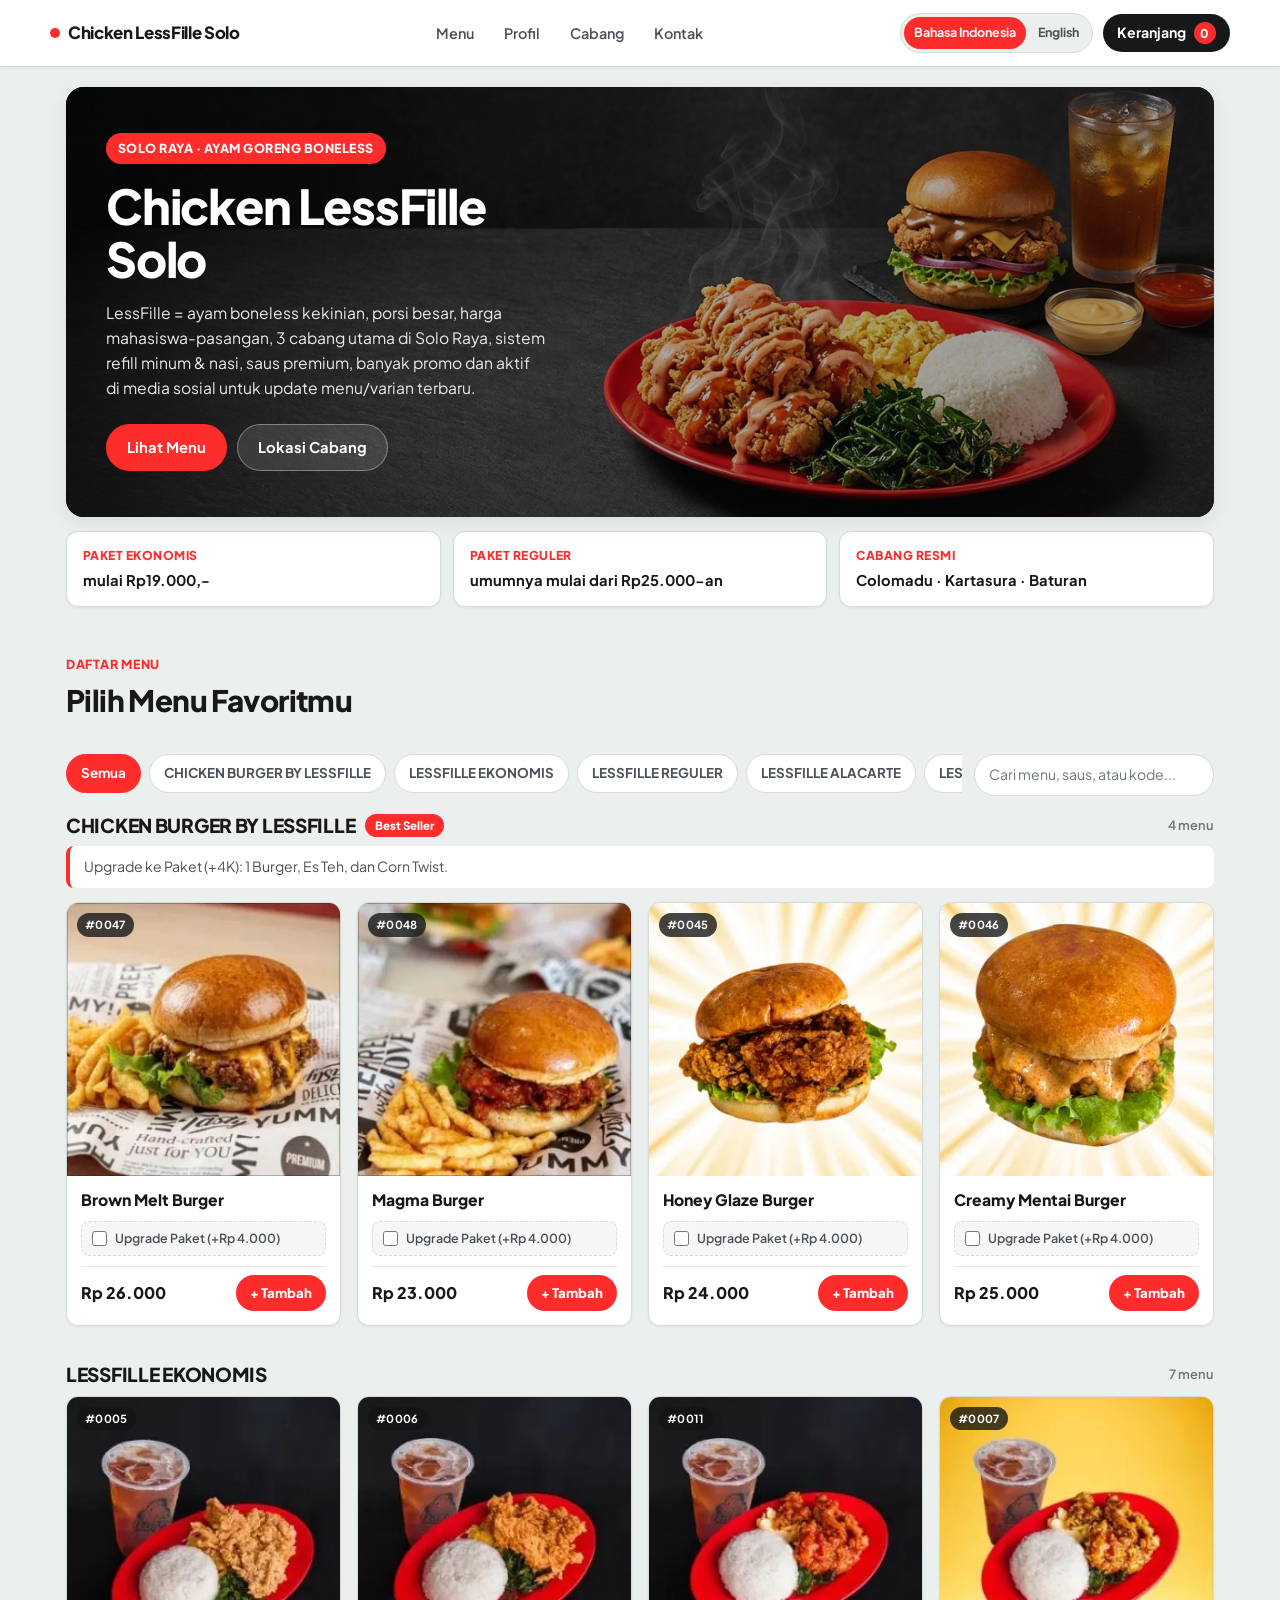
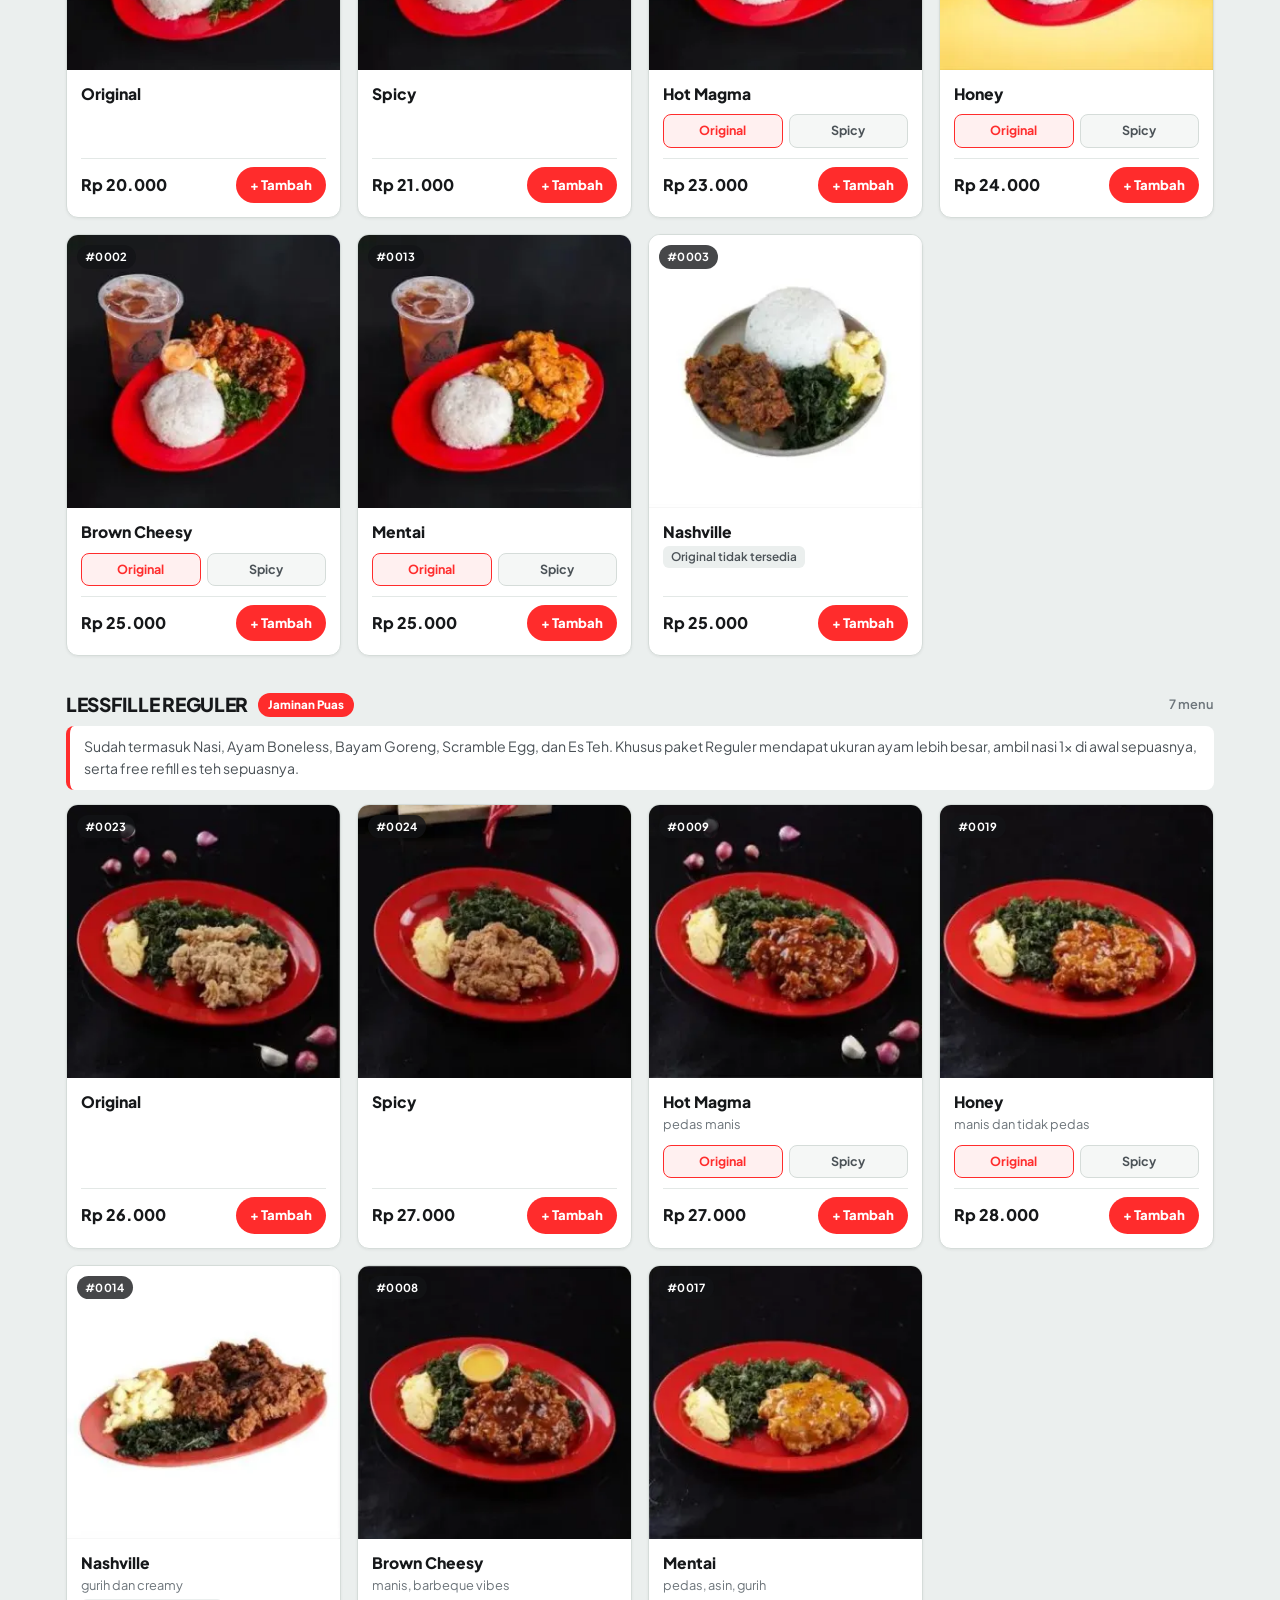
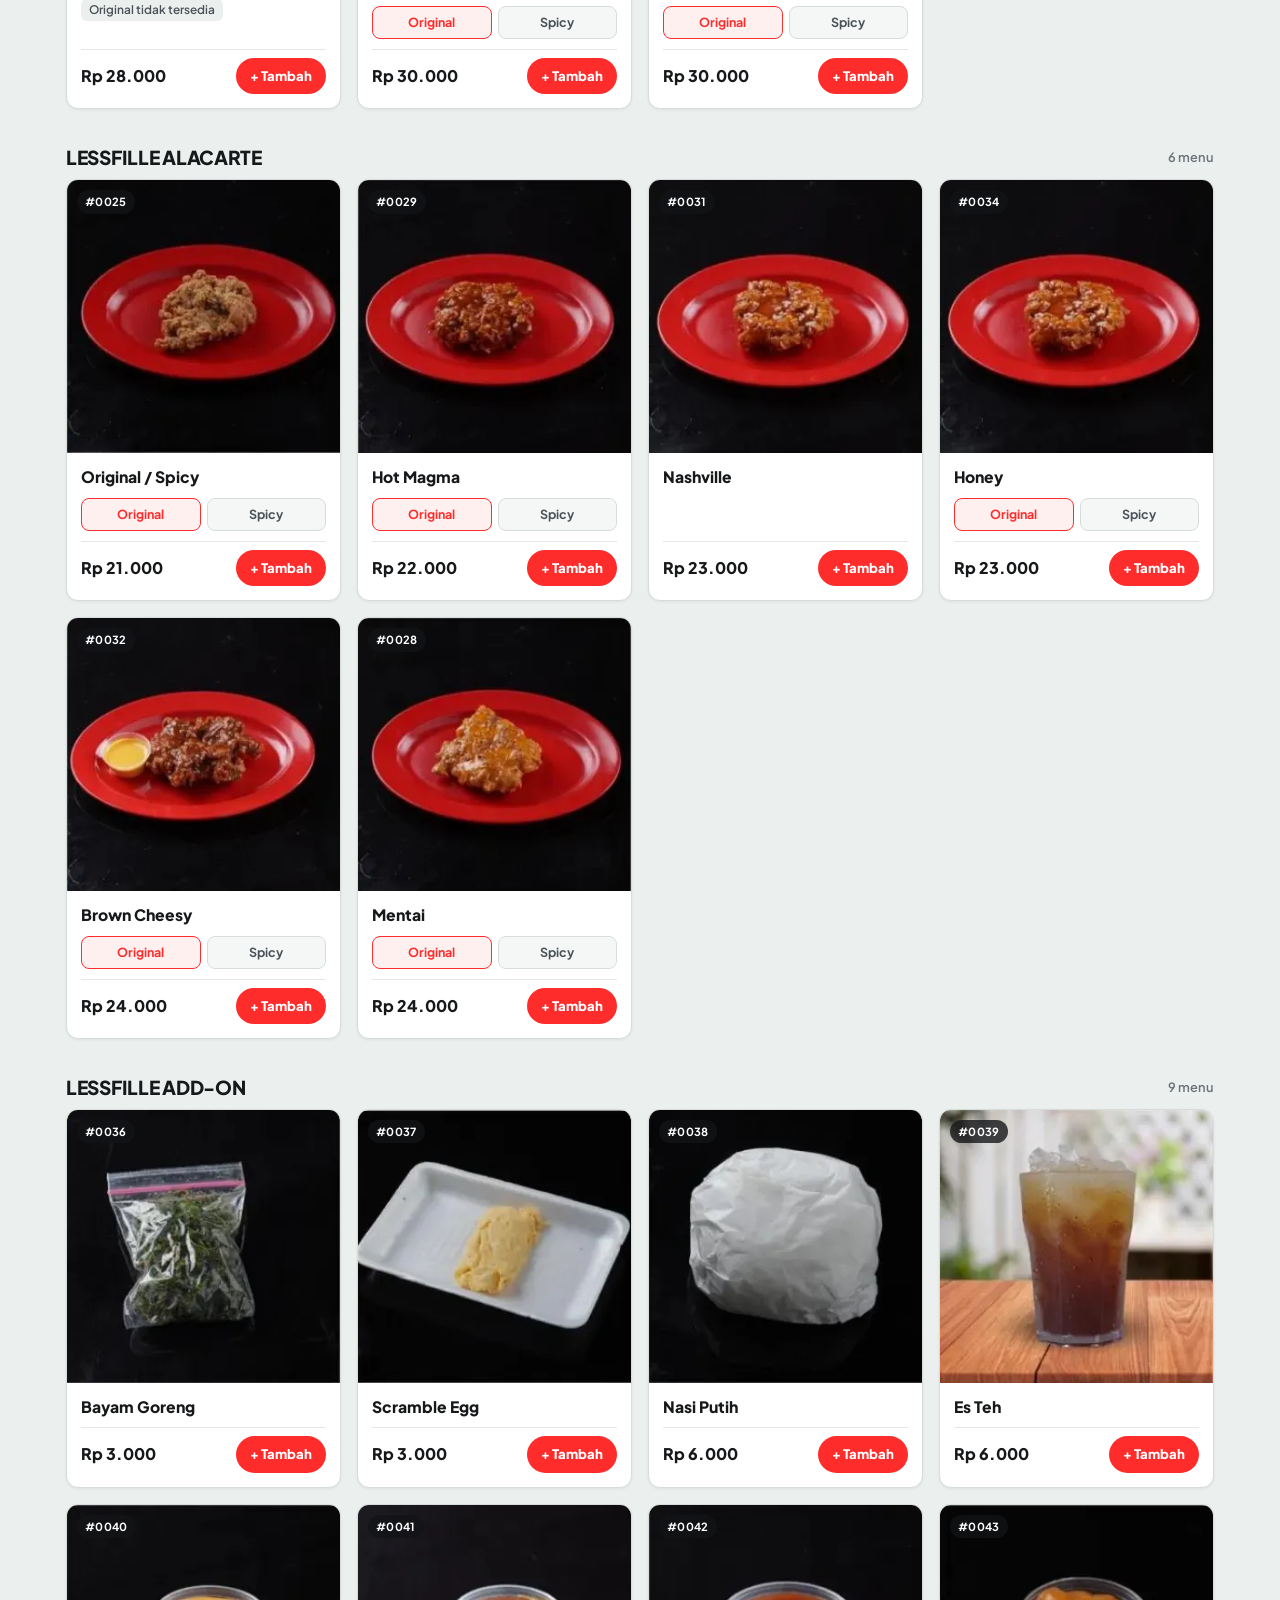
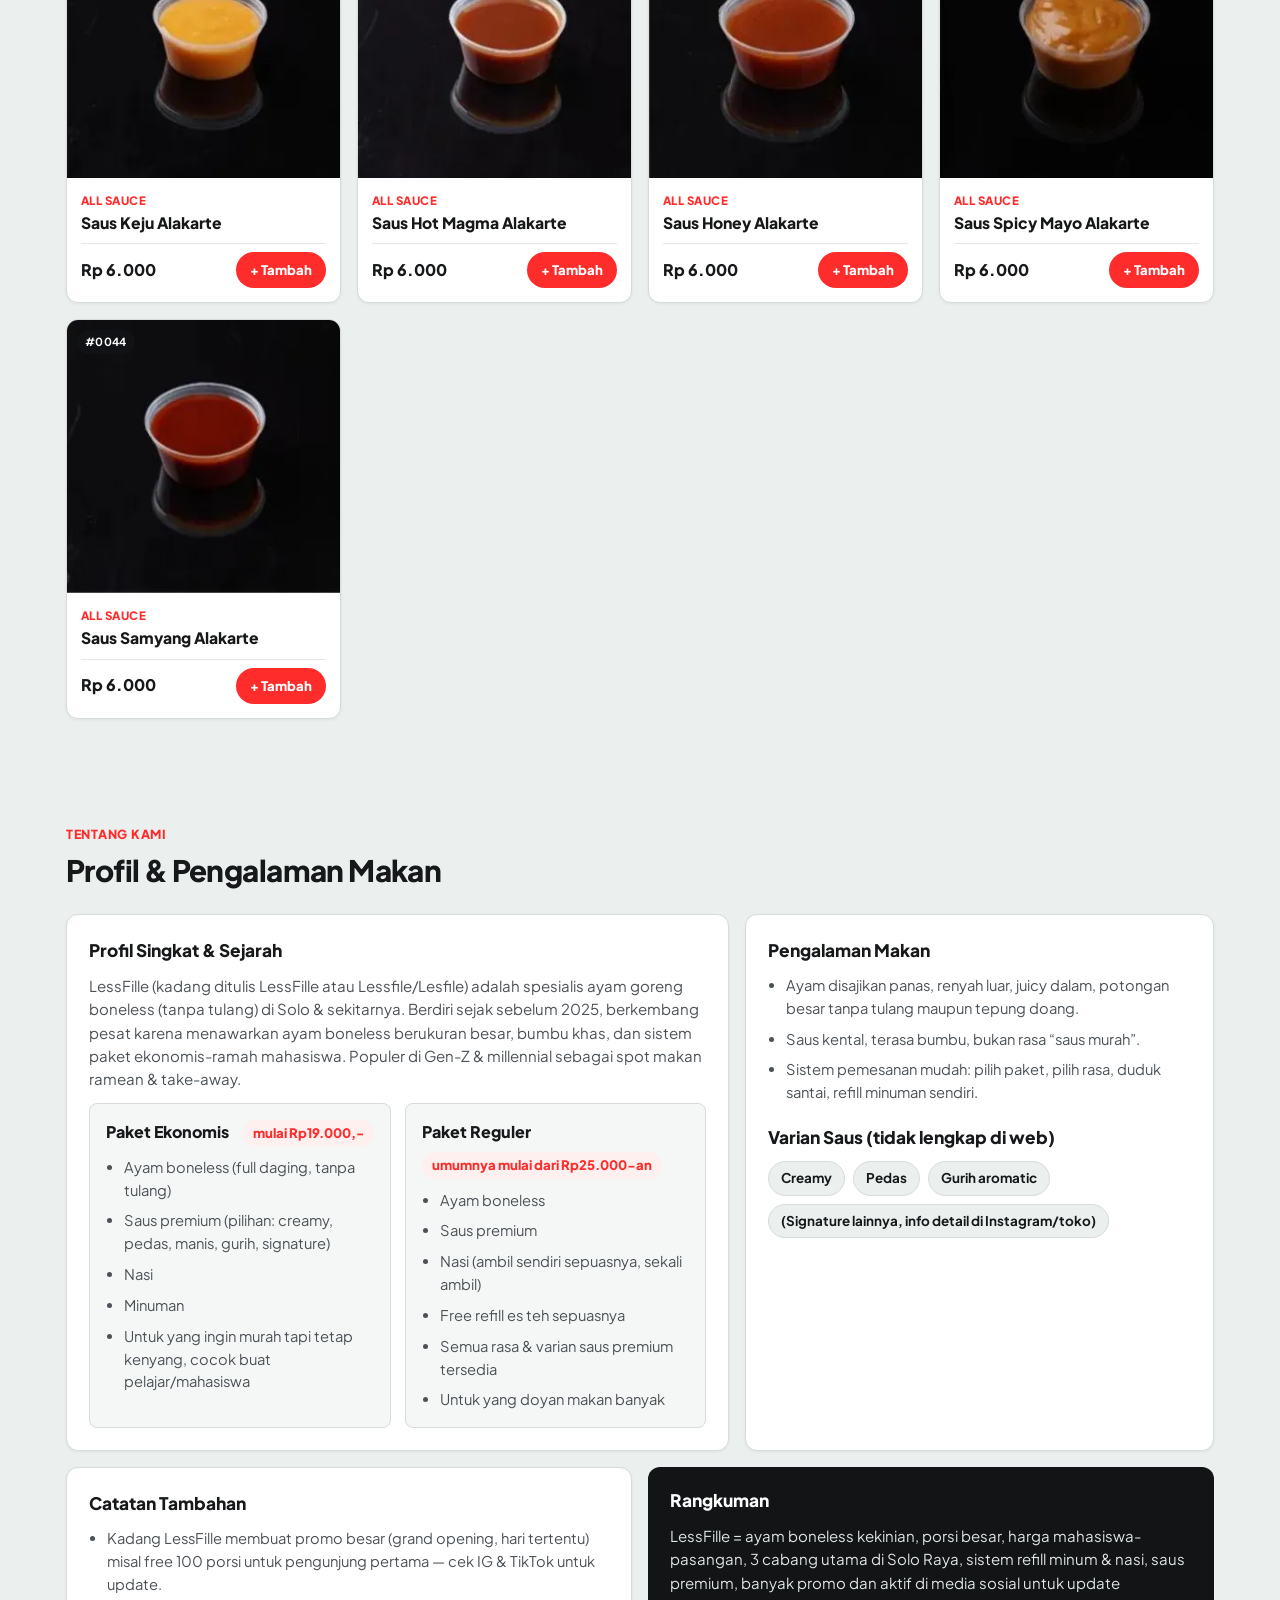
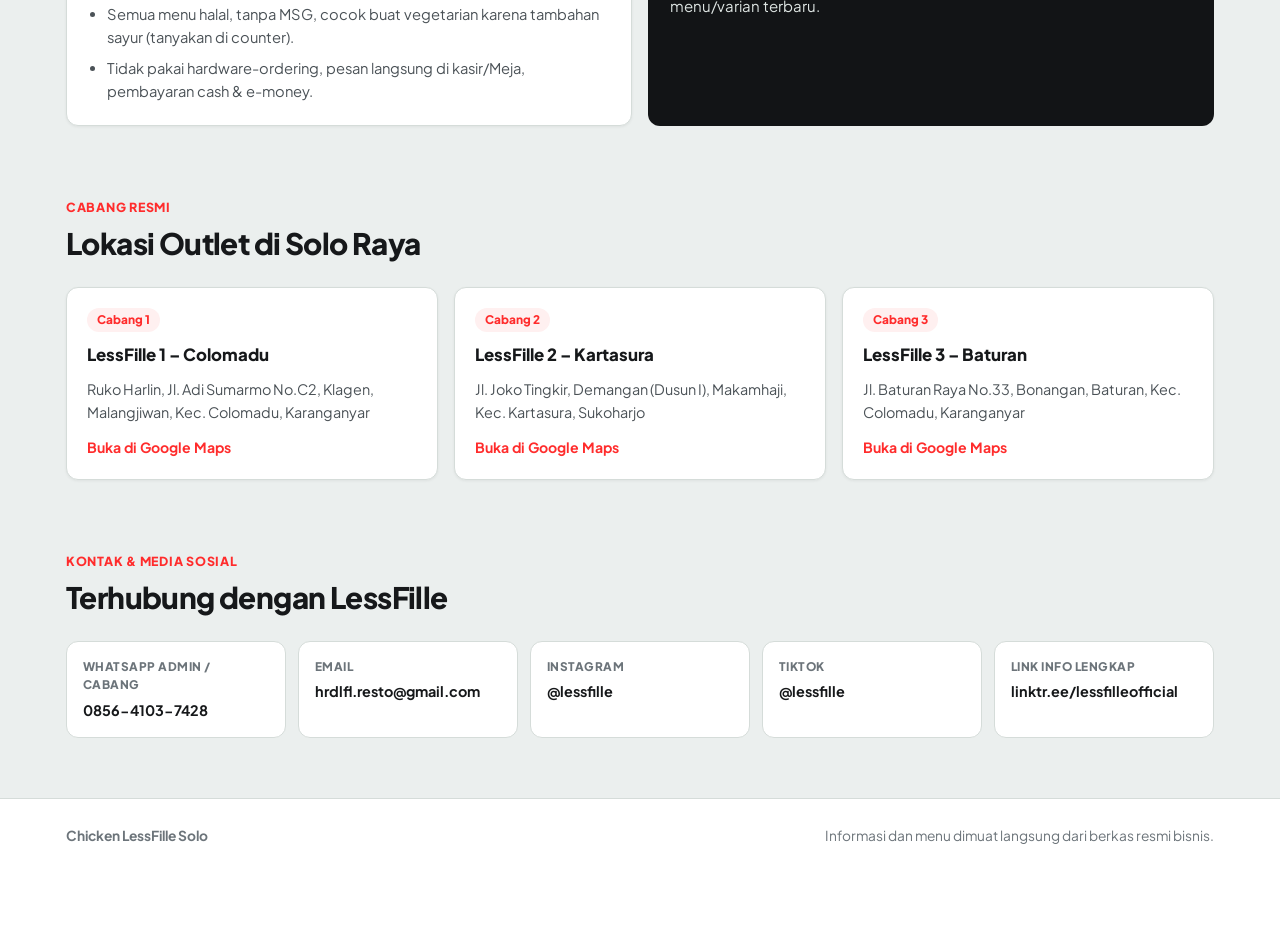
==== index.html @ e86e1722 "feat: complete website for Chicken LessFille Solo with cart, i18n, and assets" ====
<!DOCTYPE html>
<html lang="id">
  <head>
    <meta charset="UTF-8" />
    <meta name="viewport" content="width=device-width, initial-scale=1.0" />
    <title>Chicken LessFille Solo</title>
    <link rel="preconnect" href="https://fonts.googleapis.com" />
    <link rel="preconnect" href="https://fonts.gstatic.com" crossorigin />
    <link
      href="https://fonts.googleapis.com/css2?family=Plus+Jakarta+Sans:wght@500;600;700;800&display=swap"
      rel="stylesheet"
    />
    <link rel="stylesheet" href="./css/style.css" />
  </head>
  <body>
    <header class="site-header">
      <div class="container header-inner">
        <a href="./" class="brand-link" aria-label="Home">
          <span class="brand-dot" aria-hidden="true"></span>
          <span id="brand-name-header"></span>
        </a>

        <nav class="header-nav" aria-label="Main navigation">
          <a href="#menu" class="nav-link" data-i18n="nav.menu">Menu</a>
          <a href="#about" class="nav-link" data-i18n="nav.about">Profil</a>
          <a href="#branches" class="nav-link" data-i18n="nav.branches">Cabang</a>
          <a href="#contact" class="nav-link" data-i18n="nav.contact">Kontak</a>
        </nav>

        <div class="header-actions">
          <div id="lang-toggle" class="lang-switch"></div>
          <a href="./cart/" class="cart-nav-btn">
            <span data-i18n="nav.cart">Keranjang</span>
            <span id="header-cart-badge" class="cart-badge">0</span>
          </a>
        </div>
      </div>
    </header>

    <main>
      <section class="hero-section" aria-labelledby="hero-title">
        <div class="container">
          <div class="hero-banner">
            <div class="hero-media">
              <img
                src="./assets/hero-banner.jpg"
                class="hero-img"
                data-i18n-alt="hero.imageAlt"
                alt=""
                fetchpriority="high"
              />
              <div class="hero-scrim" aria-hidden="true"></div>
            </div>

            <div class="hero-content">
              <span class="hero-eyebrow" data-i18n="hero.eyebrow"></span>
              <h1 id="hero-title" class="hero-title"></h1>
              <p id="hero-lead" class="hero-lead"></p>
              <div class="hero-actions">
                <a href="#menu" class="btn btn-primary" data-i18n="hero.ctaMenu"></a>
                <a href="#branches" class="btn btn-outline-light" data-i18n="hero.ctaBranches"></a>
              </div>
            </div>
          </div>

          <div id="highlights-strip" class="highlights-strip" aria-live="polite"></div>
        </div>
      </section>

      <section id="menu" class="page-section" aria-labelledby="menu-section-title">
        <div class="container">
          <div class="section-header">
            <div>
              <p class="section-eyebrow" data-i18n="menu.sectionEyebrow"></p>
              <h2 id="menu-section-title" class="section-title" data-i18n="menu.sectionTitle"></h2>
            </div>
          </div>

          <div class="menu-toolbar">
            <div class="menu-toolbar-top">
              <div id="category-tabs" class="category-tabs" role="tablist"></div>
              <div class="search-box">
                <label for="menu-search" class="sr-only" data-i18n="menu.searchLabel"></label>
                <input
                  id="menu-search"
                  type="search"
                  class="search-input"
                  data-i18n-placeholder="menu.searchPlaceholder"
                  autocomplete="off"
                />
              </div>
            </div>
          </div>

          <div id="menu-container" aria-live="polite">
            <div class="status-box" data-i18n="menu.loading"></div>
          </div>
        </div>
      </section>

      <section id="about" class="page-section" aria-labelledby="about-section-title">
        <div class="container">
          <div class="section-header">
            <div>
              <p class="section-eyebrow" data-i18n="business.sectionEyebrow"></p>
              <h2 id="about-section-title" class="section-title" data-i18n="business.sectionTitle"></h2>
            </div>
          </div>
          <div id="business-container" class="info-grid"></div>
        </div>
      </section>

      <section id="branches" class="page-section" aria-labelledby="branches-section-title">
        <div class="container">
          <div class="section-header">
            <div>
              <p class="section-eyebrow" data-i18n="branches.sectionEyebrow"></p>
              <h2 id="branches-section-title" class="section-title" data-i18n="branches.sectionTitle"></h2>
            </div>
          </div>
          <div id="branches-container" class="branches-grid"></div>
        </div>
      </section>

      <section id="contact" class="page-section" aria-labelledby="contact-section-title">
        <div class="container">
          <div class="section-header">
            <div>
              <p class="section-eyebrow" data-i18n="contact.sectionEyebrow"></p>
              <h2 id="contact-section-title" class="section-title" data-i18n="contact.sectionTitle"></h2>
            </div>
          </div>
          <div id="contact-container" class="contact-grid"></div>
        </div>
      </section>
    </main>

    <div id="floating-cart" class="floating-cart-wrap" hidden>
      <div class="floating-cart-bar">
        <div class="floating-cart-meta">
          <span id="floating-cart-count" class="floating-cart-count"></span>
          <span id="floating-cart-total" class="floating-cart-total"></span>
        </div>
        <a href="./cart/" class="btn btn-primary" data-i18n="floatingCart.viewCart"></a>
      </div>
    </div>

    <footer class="site-footer">
      <div class="container footer-inner">
        <strong id="brand-name-footer"></strong>
        <span data-i18n="footer.rights"></span>
      </div>
    </footer>

    <script type="module" src="./js/home.js"></script>
  </body>
</html>
---- css/style.css ----
:root {
  --primary: #FF2C2C;
  --primary-hover: #DC1F1F;
  --primary-soft: #FFF0F0;
  --primary-border: #FFC4C4;
  --bg: #EBEFEE;
  --surface: #FFFFFF;
  --surface-muted: #F5F7F6;
  --ink: #16181A;
  --ink-secondary: #4B5257;
  --ink-muted: #6C747A;
  --border: #D5DCD9;
  --border-subtle: #E3E8E6;
  --dark-canvas: #121416;
  --radius-sm: 8px;
  --radius-md: 12px;
  --radius-lg: 18px;
  --radius-pill: 999px;
  --shadow-sm: 0 1px 3px rgba(18, 20, 22, 0.06);
  --shadow-md: 0 6px 20px rgba(18, 20, 22, 0.08);
  --shadow-float: 0 10px 28px rgba(18, 20, 22, 0.18);
  --container: 1180px;
}

*,
*::before,
*::after {
  box-sizing: border-box;
}

html {
  scroll-behavior: smooth;
}

body {
  margin: 0;
  font-family: "Plus Jakarta Sans", -apple-system, BlinkMacSystemFont, "Segoe UI", Roboto, sans-serif;
  background-color: var(--bg);
  color: var(--ink);
  line-height: 1.55;
  -webkit-font-smoothing: antialiased;
}

img {
  max-width: 100%;
  display: block;
}

a {
  color: inherit;
  text-decoration: none;
}

button,
input,
select,
textarea {
  font: inherit;
  color: inherit;
}

button:focus-visible,
a:focus-visible,
input:focus-visible,
select:focus-visible,
textarea:focus-visible {
  outline: 2px solid var(--primary);
  outline-offset: 2px;
}

.sr-only {
  position: absolute;
  width: 1px;
  height: 1px;
  padding: 0;
  margin: -1px;
  overflow: hidden;
  clip: rect(0, 0, 0, 0);
  white-space: nowrap;
  border: 0;
}

.container {
  width: 100%;
  max-width: var(--container);
  margin: 0 auto;
  padding: 0 16px;
}

/* Header */
.site-header {
  position: sticky;
  top: 0;
  z-index: 40;
  background: var(--surface);
  border-bottom: 1px solid var(--border);
  box-shadow: var(--shadow-sm);
}

.header-inner {
  display: flex;
  align-items: center;
  justify-content: space-between;
  gap: 12px;
  min-height: 66px;
  padding: 8px 0;
  flex-wrap: wrap;
}

.brand-link {
  display: inline-flex;
  align-items: center;
  gap: 8px;
  font-weight: 800;
  font-size: 1.05rem;
  letter-spacing: -0.02em;
  color: var(--ink);
}

.brand-dot {
  width: 10px;
  height: 10px;
  border-radius: 50%;
  background: var(--primary);
  flex-shrink: 0;
}

.header-nav {
  display: flex;
  align-items: center;
  gap: 6px;
}

.nav-link {
  padding: 7px 12px;
  border-radius: var(--radius-pill);
  font-size: 0.9rem;
  font-weight: 600;
  color: var(--ink-secondary);
  transition: background-color 0.15s ease, color 0.15s ease;
}

.nav-link:hover {
  background: var(--bg);
  color: var(--ink);
}

.header-actions {
  display: flex;
  align-items: center;
  gap: 10px;
  flex-wrap: wrap;
}

/* Always-visible language switcher */
.lang-switch {
  display: inline-flex;
  align-items: center;
  background: var(--bg);
  border: 1px solid var(--border);
  border-radius: var(--radius-pill);
  padding: 3px;
  gap: 2px;
}

.lang-btn {
  border: 0;
  background: transparent;
  color: var(--ink-secondary);
  font-size: 0.78rem;
  font-weight: 700;
  padding: 6px 10px;
  border-radius: var(--radius-pill);
  cursor: pointer;
  white-space: nowrap;
  transition: background-color 0.15s ease, color 0.15s ease;
}

.lang-btn:hover {
  color: var(--ink);
}

.lang-btn.is-active {
  background: var(--primary);
  color: #FFFFFF;
}

.cart-nav-btn {
  display: inline-flex;
  align-items: center;
  gap: 8px;
  background: var(--ink);
  color: #FFFFFF;
  padding: 8px 14px;
  border-radius: var(--radius-pill);
  font-size: 0.88rem;
  font-weight: 700;
  transition: background-color 0.15s ease;
}

.cart-nav-btn:hover {
  background: var(--primary);
}

.cart-badge {
  display: inline-flex;
  align-items: center;
  justify-content: center;
  min-width: 22px;
  height: 22px;
  padding: 0 6px;
  border-radius: var(--radius-pill);
  background: var(--primary);
  color: #FFFFFF;
  font-size: 0.76rem;
  font-weight: 800;
}

.cart-nav-btn:hover .cart-badge {
  background: #FFFFFF;
  color: var(--primary);
}

.back-link {
  display: inline-flex;
  align-items: center;
  gap: 6px;
  font-size: 0.9rem;
  font-weight: 700;
  color: var(--ink);
  padding: 6px 12px;
  border-radius: var(--radius-pill);
  background: var(--bg);
  border: 1px solid var(--border);
}

.back-link:hover {
  border-color: var(--primary);
  color: var(--primary);
}

/* Hero Banner */
.hero-section {
  padding: 20px 0 12px;
}

.hero-banner {
  position: relative;
  border-radius: var(--radius-lg);
  overflow: hidden;
  background-color: var(--dark-canvas);
  min-height: 430px;
  display: grid;
  grid-template-columns: minmax(0, 1fr);
  align-items: center;
  box-shadow: var(--shadow-md);
}

.hero-media {
  position: absolute;
  inset: 0;
  width: 100%;
  height: 100%;
}

.hero-img {
  width: 100%;
  height: 100%;
  object-fit: cover;
  object-position: 72% center;
}

.hero-scrim {
  position: absolute;
  inset: 0;
  background: rgba(12, 14, 16, 0.34);
}

.hero-content {
  position: relative;
  z-index: 2;
  max-width: 520px;
  padding: 44px 40px;
  color: #FFFFFF;
}

.hero-eyebrow {
  display: inline-flex;
  align-items: center;
  gap: 8px;
  background: var(--primary);
  color: #FFFFFF;
  font-size: 0.78rem;
  font-weight: 800;
  letter-spacing: 0.04em;
  text-transform: uppercase;
  padding: 6px 12px;
  border-radius: var(--radius-pill);
  margin-bottom: 16px;
}

.hero-title {
  margin: 0 0 14px;
  font-size: clamp(1.9rem, 3.8vw, 3rem);
  font-weight: 800;
  line-height: 1.1;
  letter-spacing: -0.025em;
}

.hero-lead {
  margin: 0 0 24px;
  font-size: 0.98rem;
  color: #E7ECEB;
  line-height: 1.6;
}

.hero-actions {
  display: flex;
  flex-wrap: wrap;
  gap: 10px;
}

.btn {
  display: inline-flex;
  align-items: center;
  justify-content: center;
  gap: 8px;
  border-radius: var(--radius-pill);
  font-weight: 700;
  font-size: 0.92rem;
  padding: 11px 20px;
  border: 1px solid transparent;
  cursor: pointer;
  transition: background-color 0.15s ease, border-color 0.15s ease, color 0.15s ease, transform 0.1s ease;
}

.btn:active {
  transform: scale(0.98);
}

.btn-primary {
  background: var(--primary);
  color: #FFFFFF;
}

.btn-primary:hover {
  background: var(--primary-hover);
}

.btn-outline-light {
  background: rgba(255, 255, 255, 0.12);
  color: #FFFFFF;
  border-color: rgba(255, 255, 255, 0.35);
}

.btn-outline-light:hover {
  background: #FFFFFF;
  color: var(--ink);
}

.btn-outline {
  background: var(--surface);
  color: var(--ink);
  border-color: var(--border);
}

.btn-outline:hover {
  border-color: var(--primary);
  color: var(--primary);
}

.btn-ghost-danger {
  background: transparent;
  color: var(--primary);
  border-color: var(--primary-border);
  padding: 7px 14px;
  font-size: 0.84rem;
}

.btn-ghost-danger:hover {
  background: var(--primary-soft);
}

/* Quick package highlights bar */
.highlights-strip {
  margin-top: 14px;
  display: grid;
  grid-template-columns: repeat(3, minmax(0, 1fr));
  gap: 12px;
}

.highlight-card {
  background: var(--surface);
  border: 1px solid var(--border);
  border-radius: var(--radius-md);
  padding: 14px 16px;
  box-shadow: var(--shadow-sm);
}

.highlight-label {
  font-size: 0.76rem;
  font-weight: 800;
  text-transform: uppercase;
  letter-spacing: 0.04em;
  color: var(--primary);
  margin-bottom: 4px;
}

.highlight-value {
  font-size: 0.92rem;
  font-weight: 700;
  color: var(--ink);
}

/* Generic Section Layout */
.page-section {
  padding: 36px 0;
}

.section-header {
  display: flex;
  align-items: flex-end;
  justify-content: space-between;
  gap: 16px;
  margin-bottom: 20px;
  flex-wrap: wrap;
}

.section-eyebrow {
  font-size: 0.78rem;
  font-weight: 800;
  text-transform: uppercase;
  letter-spacing: 0.06em;
  color: var(--primary);
  margin: 0 0 4px;
}

.section-title {
  margin: 0;
  font-size: clamp(1.35rem, 2.5vw, 1.85rem);
  font-weight: 800;
  letter-spacing: -0.02em;
  color: var(--ink);
}

/* Menu Controls (Popeneeye-style sticky tabs & search) */
.menu-toolbar {
  position: sticky;
  top: 66px;
  z-index: 25;
  background: var(--bg);
  padding: 10px 0 14px;
  display: flex;
  flex-direction: column;
  gap: 10px;
}

.menu-toolbar-top {
  display: flex;
  align-items: center;
  gap: 12px;
  flex-wrap: wrap;
}

.category-tabs {
  display: flex;
  align-items: center;
  gap: 8px;
  overflow-x: auto;
  padding-bottom: 4px;
  flex: 1;
  scrollbar-width: thin;
}

.cat-tab {
  border: 1px solid var(--border);
  background: var(--surface);
  color: var(--ink-secondary);
  font-size: 0.84rem;
  font-weight: 700;
  padding: 8px 14px;
  border-radius: var(--radius-pill);
  cursor: pointer;
  white-space: nowrap;
  transition: all 0.15s ease;
}

.cat-tab:hover {
  border-color: var(--primary);
  color: var(--primary);
}

.cat-tab.is-active {
  background: var(--primary);
  border-color: var(--primary);
  color: #FFFFFF;
}

.search-box {
  position: relative;
  min-width: 240px;
}

.search-input {
  width: 100%;
  padding: 9px 14px;
  border-radius: var(--radius-pill);
  border: 1px solid var(--border);
  background: var(--surface);
  font-size: 0.88rem;
}

.search-input::placeholder {
  color: var(--ink-muted);
}

/* Category Block */
.menu-category-block {
  margin-bottom: 34px;
}

.category-head {
  display: flex;
  align-items: center;
  gap: 10px;
  flex-wrap: wrap;
  margin-bottom: 6px;
}

.category-title {
  margin: 0;
  font-size: 1.2rem;
  font-weight: 800;
  letter-spacing: -0.015em;
}

.category-badge {
  background: var(--primary);
  color: #FFFFFF;
  font-size: 0.72rem;
  font-weight: 800;
  padding: 3px 10px;
  border-radius: var(--radius-pill);
}

.category-count {
  font-size: 0.8rem;
  font-weight: 600;
  color: var(--ink-muted);
  margin-left: auto;
}

.category-note {
  margin: 0 0 14px;
  background: var(--surface);
  border-left: 4px solid var(--primary);
  border-radius: var(--radius-sm);
  padding: 10px 14px;
  font-size: 0.88rem;
  color: var(--ink-secondary);
}

/* Menu Grid & Cards */
.menu-grid {
  display: grid;
  grid-template-columns: repeat(4, minmax(0, 1fr));
  gap: 16px;
}

.menu-card {
  background: var(--surface);
  border: 1px solid var(--border);
  border-radius: var(--radius-md);
  overflow: hidden;
  display: flex;
  flex-direction: column;
  box-shadow: var(--shadow-sm);
  transition: border-color 0.15s ease, box-shadow 0.15s ease;
}

.menu-card:hover {
  border-color: #B9C4C0;
  box-shadow: var(--shadow-md);
}

.menu-media {
  position: relative;
  aspect-ratio: 1 / 1;
  background: #141517;
  overflow: hidden;
}

.menu-img {
  width: 100%;
  height: 100%;
  object-fit: cover;
  transition: transform 0.25s ease;
}

.menu-card:hover .menu-img {
  transform: scale(1.03);
}

.menu-img.is-missing {
  opacity: 0.2;
}

.menu-code-chip {
  position: absolute;
  top: 10px;
  left: 10px;
  background: rgba(18, 20, 22, 0.78);
  color: #FFFFFF;
  font-size: 0.7rem;
  font-weight: 700;
  padding: 3px 8px;
  border-radius: var(--radius-pill);
  letter-spacing: 0.03em;
}

.menu-body {
  padding: 14px;
  display: flex;
  flex-direction: column;
  flex: 1;
  gap: 10px;
}

.menu-title-row {
  display: flex;
  flex-direction: column;
  gap: 3px;
}

.menu-group-tag {
  font-size: 0.72rem;
  font-weight: 800;
  color: var(--primary);
  text-transform: uppercase;
  letter-spacing: 0.04em;
}

.menu-name {
  margin: 0;
  font-size: 0.98rem;
  font-weight: 800;
  line-height: 1.3;
  color: var(--ink);
}

.menu-note {
  margin: 0;
  font-size: 0.8rem;
  color: var(--ink-muted);
}

.menu-availability {
  display: inline-block;
  font-size: 0.74rem;
  font-weight: 600;
  color: var(--ink-secondary);
  background: var(--bg);
  padding: 2px 8px;
  border-radius: 6px;
  width: fit-content;
}

.variant-row {
  display: flex;
  gap: 6px;
  flex-wrap: wrap;
}

.variant-pill {
  flex: 1;
  min-width: 72px;
  border: 1px solid var(--border);
  background: var(--surface-muted);
  color: var(--ink-secondary);
  font-size: 0.78rem;
  font-weight: 700;
  padding: 6px 8px;
  border-radius: var(--radius-sm);
  cursor: pointer;
  text-align: center;
  transition: all 0.15s ease;
}

.variant-pill.is-active {
  background: var(--primary-soft);
  border-color: var(--primary);
  color: var(--primary);
}

.upgrade-option {
  display: flex;
  align-items: center;
  gap: 8px;
  padding: 7px 10px;
  border: 1px dashed var(--border);
  border-radius: var(--radius-sm);
  background: var(--surface-muted);
  font-size: 0.78rem;
  font-weight: 600;
  color: var(--ink-secondary);
  cursor: pointer;
}

.upgrade-option input {
  accent-color: var(--primary);
  width: 15px;
  height: 15px;
  margin: 0;
}

.menu-footer {
  margin-top: auto;
  padding-top: 8px;
  border-top: 1px solid var(--border-subtle);
  display: flex;
  align-items: center;
  justify-content: space-between;
  gap: 8px;
}

.menu-price {
  font-size: 1rem;
  font-weight: 800;
  color: var(--ink);
  white-space: nowrap;
}

.add-btn {
  border: 0;
  background: var(--primary);
  color: #FFFFFF;
  font-size: 0.82rem;
  font-weight: 800;
  padding: 8px 14px;
  border-radius: var(--radius-pill);
  cursor: pointer;
  transition: background-color 0.15s ease;
}

.add-btn:hover {
  background: var(--primary-hover);
}

.qty-stepper {
  display: inline-flex;
  align-items: center;
  gap: 6px;
  background: var(--primary-soft);
  border: 1px solid var(--primary-border);
  border-radius: var(--radius-pill);
  padding: 2px;
}

.qty-btn {
  width: 28px;
  height: 28px;
  border: 0;
  border-radius: 50%;
  background: var(--primary);
  color: #FFFFFF;
  font-weight: 800;
  font-size: 0.95rem;
  line-height: 1;
  cursor: pointer;
  display: inline-flex;
  align-items: center;
  justify-content: center;
}

.qty-btn:hover {
  background: var(--primary-hover);
}

.qty-value {
  min-width: 22px;
  text-align: center;
  font-size: 0.86rem;
  font-weight: 800;
  color: var(--ink);
}

/* Business Profile & Info Grid */
.info-grid {
  display: grid;
  grid-template-columns: repeat(12, minmax(0, 1fr));
  gap: 16px;
}

.card {
  background: var(--surface);
  border: 1px solid var(--border);
  border-radius: var(--radius-md);
  padding: 22px;
  box-shadow: var(--shadow-sm);
}

.col-span-7 {
  grid-column: span 7;
}

.col-span-5 {
  grid-column: span 5;
}

.col-span-6 {
  grid-column: span 6;
}

.col-span-12 {
  grid-column: span 12;
}

.card-title {
  margin: 0 0 10px;
  font-size: 1.08rem;
  font-weight: 800;
  color: var(--ink);
}

.card-text {
  margin: 0;
  color: var(--ink-secondary);
  font-size: 0.94rem;
}

.clean-list {
  margin: 0;
  padding-left: 18px;
  display: flex;
  flex-direction: column;
  gap: 8px;
  color: var(--ink-secondary);
  font-size: 0.92rem;
}

.package-grid {
  display: grid;
  grid-template-columns: repeat(2, minmax(0, 1fr));
  gap: 14px;
  margin-top: 12px;
}

.package-box {
  background: var(--surface-muted);
  border: 1px solid var(--border);
  border-radius: var(--radius-sm);
  padding: 16px;
}

.package-head {
  display: flex;
  align-items: baseline;
  justify-content: space-between;
  gap: 8px;
  flex-wrap: wrap;
  margin-bottom: 10px;
}

.package-name {
  margin: 0;
  font-size: 1rem;
  font-weight: 800;
}

.package-price {
  font-size: 0.82rem;
  font-weight: 800;
  color: var(--primary);
  background: var(--primary-soft);
  padding: 3px 10px;
  border-radius: var(--radius-pill);
}

.sauce-pills {
  display: flex;
  flex-wrap: wrap;
  gap: 8px;
  margin-top: 10px;
}

.sauce-pill {
  background: var(--bg);
  border: 1px solid var(--border);
  border-radius: var(--radius-pill);
  padding: 6px 12px;
  font-size: 0.84rem;
  font-weight: 700;
  color: var(--ink);
}

.summary-callout {
  background: var(--dark-canvas);
  color: #FFFFFF;
  border-radius: var(--radius-md);
  padding: 20px 22px;
}

.summary-callout .card-title {
  color: #FFFFFF;
}

.summary-callout .card-text {
  color: #DDE4E2;
}

/* Branches */
.branches-grid {
  display: grid;
  grid-template-columns: repeat(3, minmax(0, 1fr));
  gap: 16px;
}

.branch-card {
  background: var(--surface);
  border: 1px solid var(--border);
  border-radius: var(--radius-md);
  padding: 20px;
  display: flex;
  flex-direction: column;
  gap: 10px;
  box-shadow: var(--shadow-sm);
}

.branch-num {
  display: inline-flex;
  align-items: center;
  width: fit-content;
  background: var(--primary-soft);
  color: var(--primary);
  font-size: 0.74rem;
  font-weight: 800;
  padding: 3px 10px;
  border-radius: var(--radius-pill);
}

.branch-name {
  margin: 0;
  font-size: 1.05rem;
  font-weight: 800;
}

.branch-address {
  margin: 0;
  font-size: 0.9rem;
  color: var(--ink-secondary);
  flex: 1;
}

.branch-map-link {
  display: inline-flex;
  align-items: center;
  gap: 6px;
  color: var(--primary);
  font-weight: 700;
  font-size: 0.88rem;
  margin-top: 4px;
}

.branch-map-link:hover {
  text-decoration: underline;
}

/* Contact & Social */
.contact-grid {
  display: grid;
  grid-template-columns: repeat(5, minmax(0, 1fr));
  gap: 12px;
}

.contact-card {
  background: var(--surface);
  border: 1px solid var(--border);
  border-radius: var(--radius-md);
  padding: 16px;
  display: flex;
  flex-direction: column;
  gap: 4px;
  transition: border-color 0.15s ease, transform 0.15s ease;
}

.contact-card:hover {
  border-color: var(--primary);
  transform: translateY(-2px);
}

.contact-label {
  font-size: 0.74rem;
  font-weight: 800;
  text-transform: uppercase;
  letter-spacing: 0.04em;
  color: var(--ink-muted);
}

.contact-value {
  font-size: 0.9rem;
  font-weight: 700;
  color: var(--ink);
  word-break: break-word;
}

/* Floating Bottom Cart Bar (Popeneeye-inspired) */
.floating-cart-wrap {
  position: fixed;
  left: 0;
  right: 0;
  bottom: 16px;
  z-index: 50;
  pointer-events: none;
  padding: 0 16px;
}

.floating-cart-wrap[hidden] {
  display: none;
}

.floating-cart-bar {
  pointer-events: auto;
  max-width: 680px;
  margin: 0 auto;
  background: var(--dark-canvas);
  color: #FFFFFF;
  border-radius: var(--radius-pill);
  padding: 10px 12px 10px 22px;
  display: flex;
  align-items: center;
  justify-content: space-between;
  gap: 16px;
  box-shadow: var(--shadow-float);
}

.floating-cart-meta {
  display: flex;
  align-items: baseline;
  gap: 12px;
  flex-wrap: wrap;
}

.floating-cart-count {
  font-size: 0.85rem;
  font-weight: 700;
  color: #D1D9D7;
}

.floating-cart-total {
  font-size: 1.05rem;
  font-weight: 800;
  color: #FFFFFF;
}

/* Cart Page (/cart) */
.cart-page-main {
  padding: 28px 0 64px;
}

.cart-layout {
  display: grid;
  grid-template-columns: minmax(0, 1.35fr) minmax(320px, 0.95fr);
  gap: 20px;
  align-items: start;
}

.cart-items-header {
  display: flex;
  align-items: center;
  justify-content: space-between;
  gap: 12px;
  margin-bottom: 16px;
}

.cart-item-list {
  display: flex;
  flex-direction: column;
  gap: 14px;
}

.cart-item {
  display: grid;
  grid-template-columns: 84px minmax(0, 1fr);
  gap: 14px;
  padding-bottom: 14px;
  border-bottom: 1px solid var(--border-subtle);
}

.cart-item:last-child {
  padding-bottom: 0;
  border-bottom: 0;
}

.cart-item-thumb {
  width: 84px;
  height: 84px;
  border-radius: var(--radius-sm);
  object-fit: cover;
  background: #141517;
}

.cart-item-top {
  display: flex;
  align-items: flex-start;
  justify-content: space-between;
  gap: 10px;
}

.cart-item-name {
  margin: 0;
  font-size: 0.98rem;
  font-weight: 800;
}

.cart-item-meta {
  font-size: 0.8rem;
  color: var(--ink-muted);
  margin-top: 2px;
}

.cart-item-remove {
  border: 0;
  background: transparent;
  color: var(--ink-muted);
  font-size: 0.8rem;
  font-weight: 700;
  cursor: pointer;
  padding: 2px 6px;
}

.cart-item-remove:hover {
  color: var(--primary);
}

.cart-item-controls {
  display: flex;
  align-items: center;
  justify-content: space-between;
  gap: 12px;
  margin-top: 10px;
  flex-wrap: wrap;
}

.cart-item-subtotal {
  font-weight: 800;
  font-size: 0.96rem;
}

.cart-note-input {
  width: 100%;
  margin-top: 10px;
  padding: 8px 11px;
  border: 1px solid var(--border);
  border-radius: var(--radius-sm);
  background: var(--surface-muted);
  font-size: 0.84rem;
}

.empty-state {
  text-align: center;
  padding: 40px 20px;
}

.empty-state h2 {
  margin: 0 0 8px;
  font-size: 1.2rem;
}

.empty-state p {
  margin: 0 0 20px;
  color: var(--ink-muted);
}

/* Checkout Form Card */
.checkout-card {
  position: sticky;
  top: 84px;
}

.form-group {
  display: flex;
  flex-direction: column;
  gap: 6px;
  margin-bottom: 14px;
}

.form-label {
  font-size: 0.84rem;
  font-weight: 700;
  color: var(--ink);
}

.form-control {
  width: 100%;
  padding: 10px 12px;
  border: 1px solid var(--border);
  border-radius: var(--radius-sm);
  background: var(--surface);
  font-size: 0.9rem;
}

.radio-row {
  display: grid;
  grid-template-columns: repeat(2, minmax(0, 1fr));
  gap: 8px;
}

.radio-chip {
  display: flex;
  align-items: center;
  gap: 8px;
  border: 1px solid var(--border);
  border-radius: var(--radius-sm);
  padding: 9px 11px;
  background: var(--surface-muted);
  font-size: 0.84rem;
  font-weight: 700;
  cursor: pointer;
}

.radio-chip input {
  accent-color: var(--primary);
  margin: 0;
}

.summary-rows {
  border-top: 1px solid var(--border-subtle);
  border-bottom: 1px solid var(--border-subtle);
  padding: 14px 0;
  margin: 16px 0;
  display: flex;
  flex-direction: column;
  gap: 8px;
}

.summary-row {
  display: flex;
  justify-content: space-between;
  font-size: 0.92rem;
  color: var(--ink-secondary);
}

.summary-row.is-total {
  font-size: 1.12rem;
  font-weight: 800;
  color: var(--ink);
  padding-top: 4px;
}

.checkout-actions {
  display: flex;
  flex-direction: column;
  gap: 10px;
}

.checkout-actions .btn {
  width: 100%;
}

.form-feedback {
  margin: 0 0 12px;
  padding: 9px 12px;
  border-radius: var(--radius-sm);
  font-size: 0.84rem;
  font-weight: 600;
}

.form-feedback.is-error {
  background: var(--primary-soft);
  color: var(--primary);
  border: 1px solid var(--primary-border);
}

.form-feedback.is-success {
  background: #ECFDF3;
  color: #15703E;
  border: 1px solid #ABEFC6;
}

.payment-hint {
  margin: 12px 0 0;
  font-size: 0.8rem;
  color: var(--ink-muted);
}

/* Status Banner */
.status-box {
  background: var(--surface);
  border: 1px solid var(--border);
  border-radius: var(--radius-md);
  padding: 28px;
  text-align: center;
  color: var(--ink-secondary);
}

/* Footer */
.site-footer {
  background: var(--surface);
  border-top: 1px solid var(--border);
  padding: 26px 0 90px;
  margin-top: 24px;
}

.footer-inner {
  display: flex;
  align-items: center;
  justify-content: space-between;
  gap: 12px;
  flex-wrap: wrap;
  font-size: 0.86rem;
  color: var(--ink-muted);
}

/* Responsive */
@media (max-width: 1024px) {
  .menu-grid {
    grid-template-columns: repeat(3, minmax(0, 1fr));
  }

  .contact-grid {
    grid-template-columns: repeat(3, minmax(0, 1fr));
  }

  .col-span-7,
  .col-span-5,
  .col-span-6 {
    grid-column: span 12;
  }
}

@media (max-width: 820px) {
  .header-nav {
    order: 3;
    width: 100%;
    overflow-x: auto;
    padding-bottom: 4px;
  }

  .hero-banner {
    min-height: 380px;
  }

  .hero-img {
    object-position: 68% center;
  }

  .hero-scrim {
    background: rgba(12, 14, 16, 0.56);
  }

  .hero-content {
    padding: 28px 22px;
  }

  .highlights-strip,
  .branches-grid,
  .package-grid,
  .cart-layout {
    grid-template-columns: 1fr;
  }

  .menu-grid {
    grid-template-columns: repeat(2, minmax(0, 1fr));
    gap: 12px;
  }

  .contact-grid {
    grid-template-columns: repeat(2, minmax(0, 1fr));
  }

  .menu-toolbar {
    top: 102px;
  }

  .checkout-card {
    position: static;
  }
}

@media (max-width: 480px) {
  .brand-link {
    font-size: 0.96rem;
  }

  .lang-btn {
    font-size: 0.72rem;
    padding: 5px 8px;
  }

  .cart-nav-btn {
    padding: 7px 11px;
    font-size: 0.82rem;
  }

  .menu-grid {
    grid-template-columns: repeat(2, minmax(0, 1fr));
    gap: 10px;
  }

  .menu-body {
    padding: 10px;
    gap: 8px;
  }

  .menu-name {
    font-size: 0.88rem;
  }

  .menu-price {
    font-size: 0.88rem;
  }

  .add-btn {
    padding: 7px 11px;
    font-size: 0.78rem;
  }

  .contact-grid,
  .radio-row {
    grid-template-columns: 1fr;
  }
}
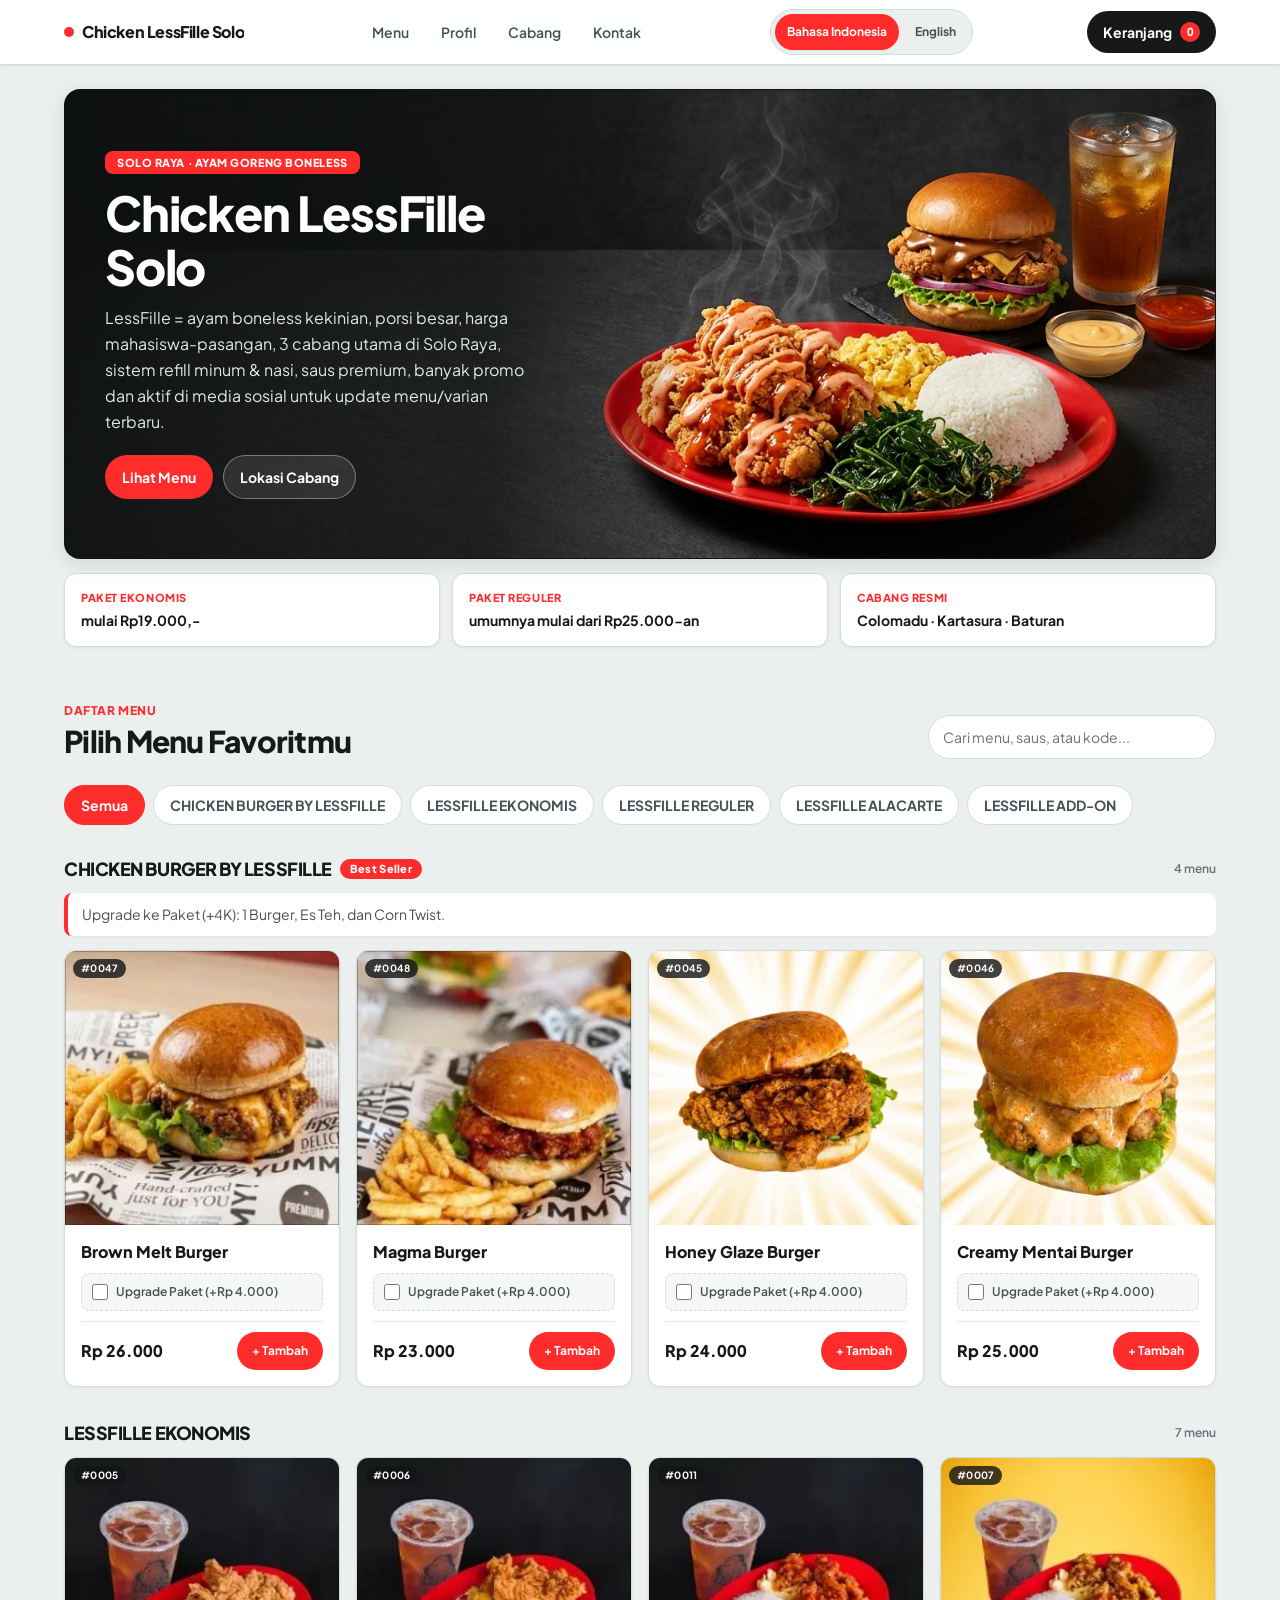
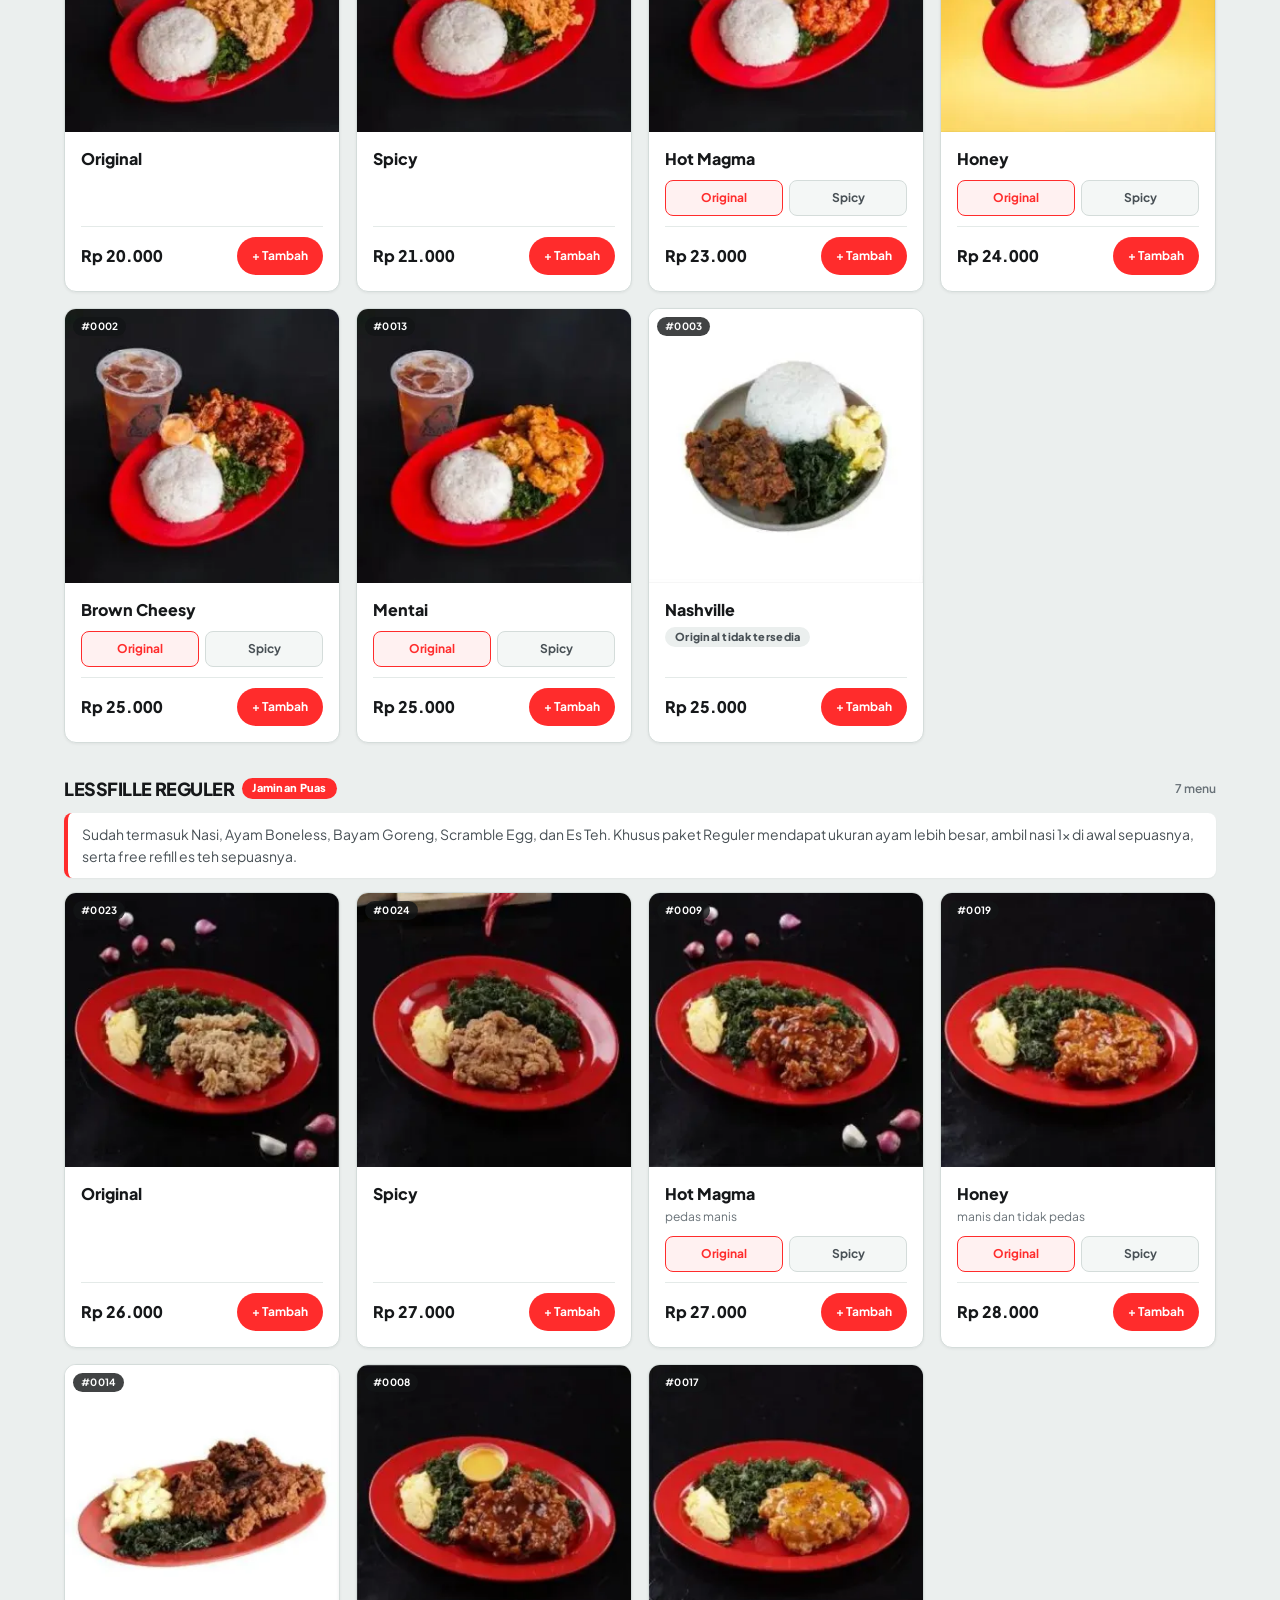
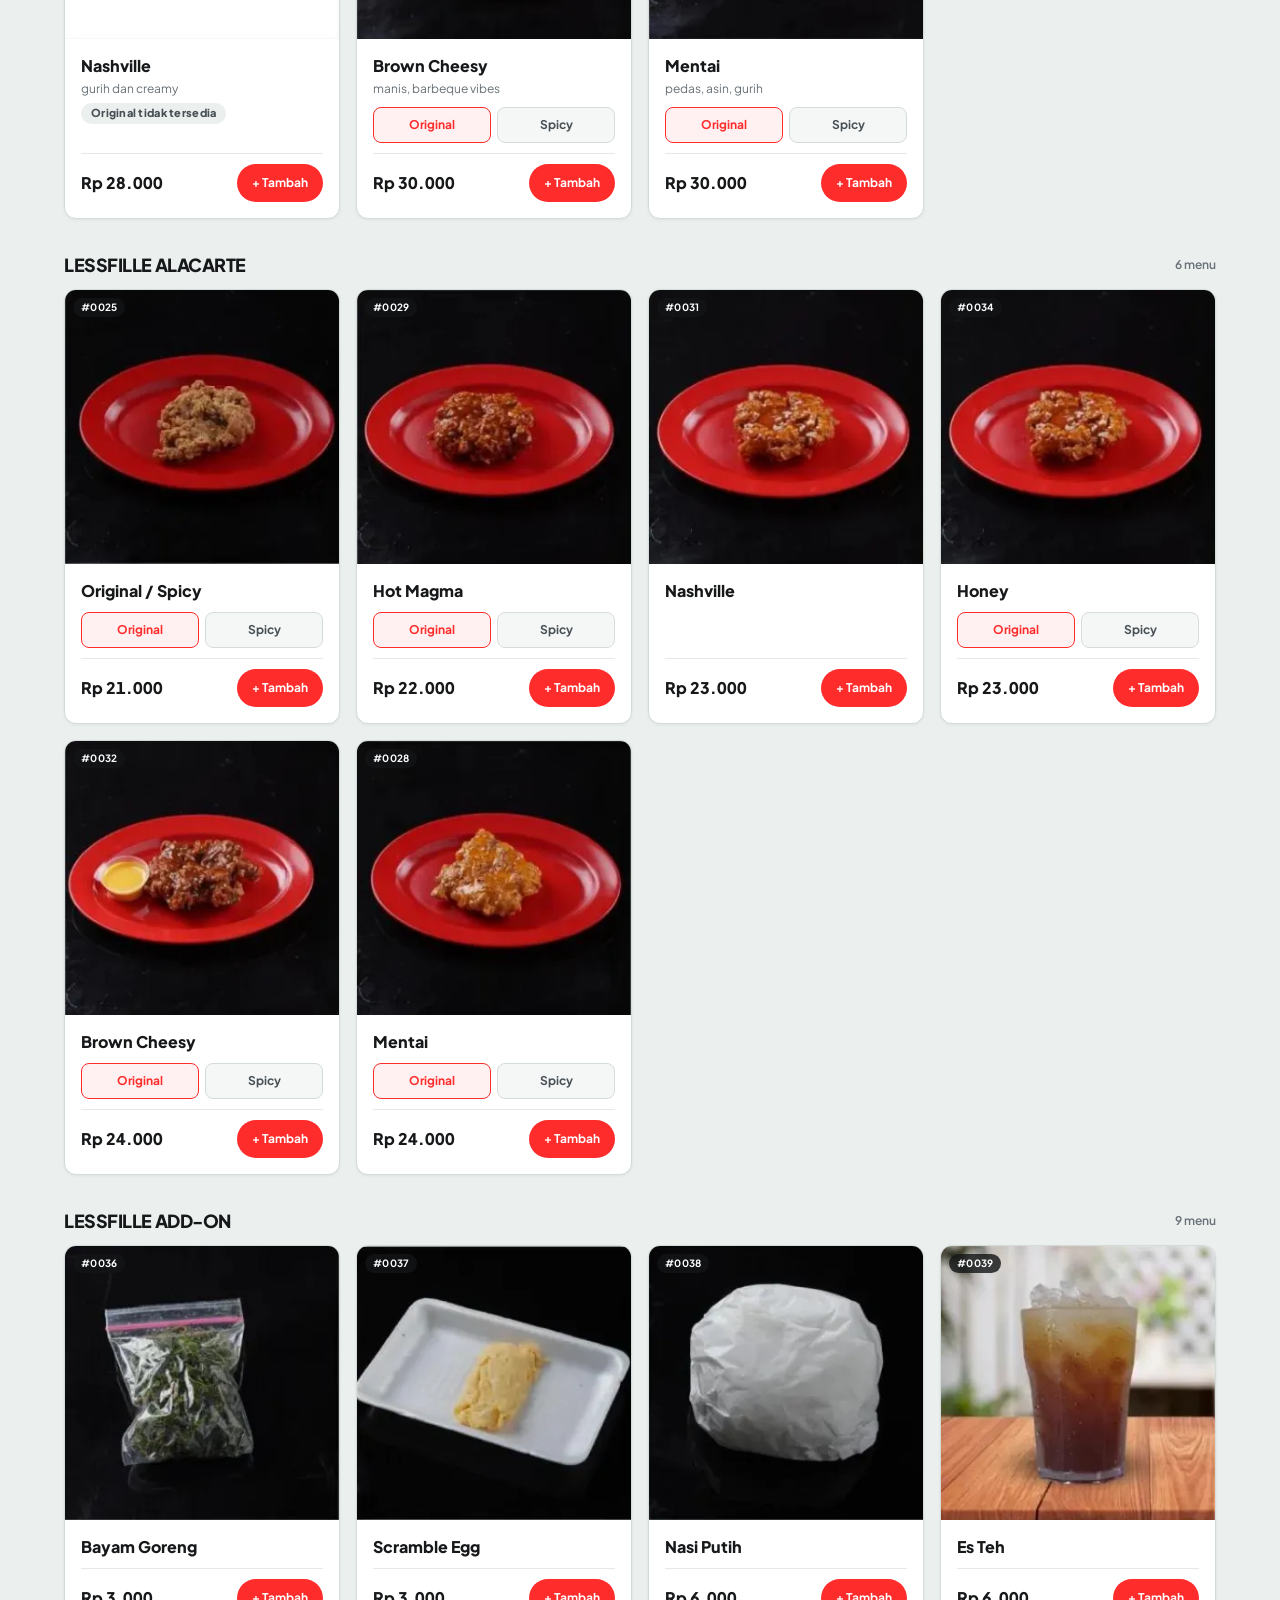
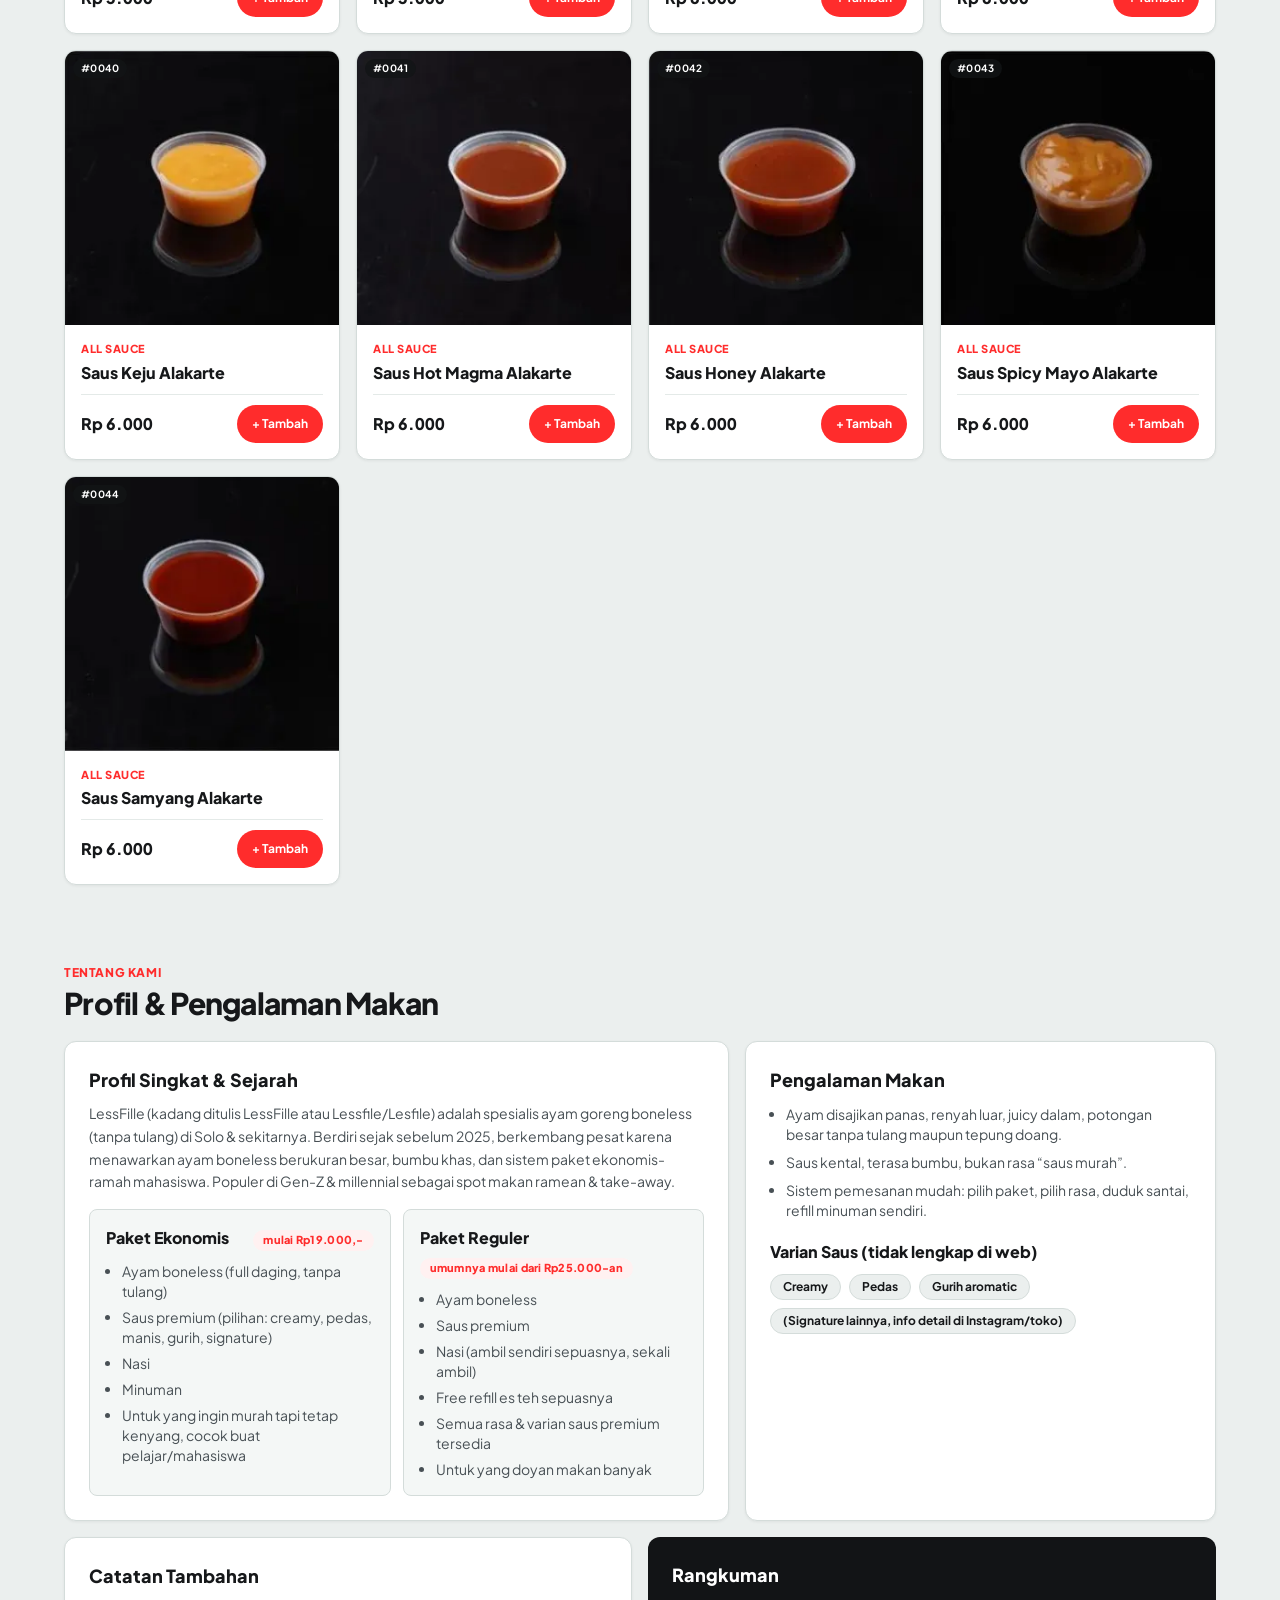
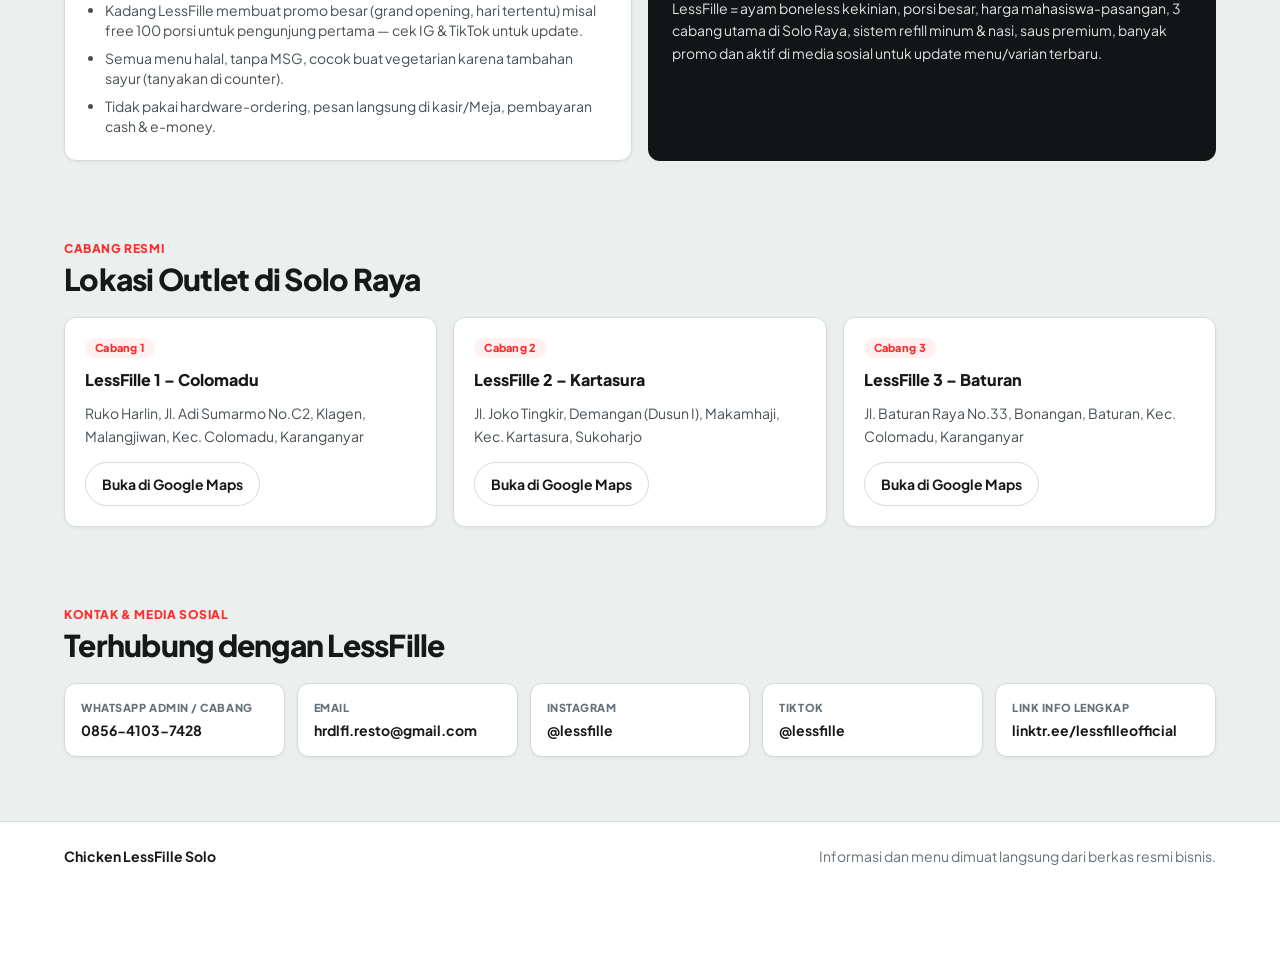
==== commit ac476069: "refactor(ui): overhaul responsive layout with Tailwind CSS v4 and adapted shadcn/ui components - Add" ====
--- a/index.html
+++ b/index.html
@@ -2,7 +2,8 @@
 <html lang="id">
   <head>
     <meta charset="UTF-8" />
-    <meta name="viewport" content="width=device-width, initial-scale=1.0" />
+    <meta name="viewport" content="width=device-width, initial-scale=1.0, viewport-fit=cover" />
+    <meta name="theme-color" content="#FF2C2C" />
     <title>Chicken LessFille Solo</title>
     <link rel="preconnect" href="https://fonts.googleapis.com" />
     <link rel="preconnect" href="https://fonts.gstatic.com" crossorigin />
@@ -12,142 +13,185 @@
     />
     <link rel="stylesheet" href="./css/style.css" />
   </head>
-  <body>
-    <header class="site-header">
-      <div class="container header-inner">
-        <a href="./" class="brand-link" aria-label="Home">
-          <span class="brand-dot" aria-hidden="true"></span>
-          <span id="brand-name-header"></span>
-        </a>
-
-        <nav class="header-nav" aria-label="Main navigation">
-          <a href="#menu" class="nav-link" data-i18n="nav.menu">Menu</a>
-          <a href="#about" class="nav-link" data-i18n="nav.about">Profil</a>
-          <a href="#branches" class="nav-link" data-i18n="nav.branches">Cabang</a>
-          <a href="#contact" class="nav-link" data-i18n="nav.contact">Kontak</a>
+  <body class="bg-background text-ink antialiased">
+    <header class="sticky top-0 z-40 border-b border-border bg-surface/95 backdrop-blur-sm shadow-[0_1px_3px_rgba(18,20,22,0.06)]">
+      <div class="ui-container flex flex-col gap-2 py-2.5 md:min-h-[64px] md:flex-row md:items-center md:justify-between md:gap-3 md:py-2">
+        <div class="flex min-w-0 items-center justify-between gap-2 md:contents">
+          <a
+            href="./"
+            class="inline-flex min-w-0 flex-1 md:flex-initial items-center gap-2 text-sm sm:text-base font-extrabold tracking-tight text-ink md:order-1"
+            aria-label="Home"
+          >
+            <span class="h-2.5 w-2.5 shrink-0 rounded-full bg-primary" aria-hidden="true"></span>
+            <span id="brand-name-header" class="truncate"></span>
+          </a>
+
+          <a
+            href="./cart/"
+            class="inline-flex min-h-[38px] sm:min-h-[42px] shrink-0 items-center gap-1.5 sm:gap-2 rounded-full bg-ink px-3 sm:px-4 py-1.5 text-xs sm:text-sm font-bold text-white transition-colors hover:bg-primary group md:order-4"
+          >
+            <span data-i18n="nav.cart">Keranjang</span>
+            <span
+              id="header-cart-badge"
+              class="inline-flex h-5 min-w-[20px] items-center justify-center rounded-full bg-primary px-1.5 text-[11px] font-extrabold text-white transition-colors group-hover:bg-white group-hover:text-primary tabular-nums"
+            >0</span>
+          </a>
+        </div>
+
+        <nav class="hidden lg:flex items-center gap-1 md:order-2" aria-label="Main navigation">
+          <a href="#menu" class="inline-flex min-h-[40px] items-center rounded-full px-3.5 text-sm font-semibold text-ink-secondary transition-colors hover:bg-background hover:text-ink" data-i18n="nav.menu">Menu</a>
+          <a href="#about" class="inline-flex min-h-[40px] items-center rounded-full px-3.5 text-sm font-semibold text-ink-secondary transition-colors hover:bg-background hover:text-ink" data-i18n="nav.about">Profil</a>
+          <a href="#branches" class="inline-flex min-h-[40px] items-center rounded-full px-3.5 text-sm font-semibold text-ink-secondary transition-colors hover:bg-background hover:text-ink" data-i18n="nav.branches">Cabang</a>
+          <a href="#contact" class="inline-flex min-h-[40px] items-center rounded-full px-3.5 text-sm font-semibold text-ink-secondary transition-colors hover:bg-background hover:text-ink" data-i18n="nav.contact">Kontak</a>
         </nav>
 
-        <div class="header-actions">
-          <div id="lang-toggle" class="lang-switch"></div>
-          <a href="./cart/" class="cart-nav-btn">
-            <span data-i18n="nav.cart">Keranjang</span>
-            <span id="header-cart-badge" class="cart-badge">0</span>
-          </a>
-        </div>
+        <div
+          id="lang-toggle"
+          class="ui-lang-switch w-full md:order-3 md:w-auto"
+        ></div>
       </div>
     </header>
 
+    <nav class="border-b border-border bg-surface lg:hidden" aria-label="Quick section navigation">
+      <div class="ui-container flex items-center gap-1.5 overflow-x-auto py-2 no-scrollbar">
+        <a href="#menu" class="inline-flex min-h-[38px] shrink-0 items-center rounded-full bg-surface-muted border border-border px-3.5 text-xs font-bold text-ink-secondary hover:border-primary hover:text-primary" data-i18n="nav.menu">Menu</a>
+        <a href="#about" class="inline-flex min-h-[38px] shrink-0 items-center rounded-full bg-surface-muted border border-border px-3.5 text-xs font-bold text-ink-secondary hover:border-primary hover:text-primary" data-i18n="nav.about">Profil</a>
+        <a href="#branches" class="inline-flex min-h-[38px] shrink-0 items-center rounded-full bg-surface-muted border border-border px-3.5 text-xs font-bold text-ink-secondary hover:border-primary hover:text-primary" data-i18n="nav.branches">Cabang</a>
+        <a href="#contact" class="inline-flex min-h-[38px] shrink-0 items-center rounded-full bg-surface-muted border border-border px-3.5 text-xs font-bold text-ink-secondary hover:border-primary hover:text-primary" data-i18n="nav.contact">Kontak</a>
+      </div>
+    </nav>
+
     <main>
-      <section class="hero-section" aria-labelledby="hero-title">
-        <div class="container">
-          <div class="hero-banner">
-            <div class="hero-media">
+      <section class="pt-4 pb-3 sm:pt-6 sm:pb-4" aria-labelledby="hero-title">
+        <div class="ui-container">
+          <div class="overflow-hidden rounded-2xl border border-black/10 bg-dark-canvas shadow-[0_6px_20px_rgba(18,20,22,0.1)] lg:relative lg:flex lg:min-h-[430px] xl:min-h-[470px] lg:items-center">
+            <div class="aspect-[16/9] w-full overflow-hidden bg-dark-canvas lg:absolute lg:inset-0 lg:aspect-auto lg:h-full">
               <img
                 src="./assets/hero-banner.jpg"
-                class="hero-img"
+                class="h-full w-full object-cover object-center lg:object-right"
                 data-i18n-alt="hero.imageAlt"
                 alt=""
                 fetchpriority="high"
               />
-              <div class="hero-scrim" aria-hidden="true"></div>
-            </div>
-
-            <div class="hero-content">
-              <span class="hero-eyebrow" data-i18n="hero.eyebrow"></span>
-              <h1 id="hero-title" class="hero-title"></h1>
-              <p id="hero-lead" class="hero-lead"></p>
-              <div class="hero-actions">
-                <a href="#menu" class="btn btn-primary" data-i18n="hero.ctaMenu"></a>
-                <a href="#branches" class="btn btn-outline-light" data-i18n="hero.ctaBranches"></a>
+              <div
+                class="hidden lg:block lg:absolute lg:inset-y-0 lg:left-0 lg:w-[54%] lg:bg-dark-canvas/75 lg:[mask-image:linear-gradient(to_right,black_68%,transparent)]"
+                aria-hidden="true"
+              ></div>
+            </div>
+
+            <div class="relative z-10 p-5 sm:p-7 lg:max-w-[520px] lg:px-10 lg:py-12 text-white">
+              <span
+                class="mb-3 inline-flex rounded-lg bg-primary px-3 py-1 text-[11px] font-extrabold uppercase tracking-wider text-white leading-snug"
+                data-i18n="hero.eyebrow"
+              ></span>
+              <h1
+                id="hero-title"
+                class="mb-3 text-2xl sm:text-3xl lg:text-5xl font-extrabold leading-[1.12] tracking-tight text-white"
+              ></h1>
+              <p
+                id="hero-lead"
+                class="mb-5 text-sm sm:text-base leading-relaxed text-[#E2E8E6]"
+              ></p>
+              <div class="flex flex-col sm:flex-row gap-2.5">
+                <a href="#menu" class="ui-btn ui-btn-primary w-full sm:w-auto" data-i18n="hero.ctaMenu"></a>
+                <a href="#branches" class="ui-btn ui-btn-outline-light w-full sm:w-auto" data-i18n="hero.ctaBranches"></a>
               </div>
             </div>
           </div>
 
-          <div id="highlights-strip" class="highlights-strip" aria-live="polite"></div>
-        </div>
-      </section>
-
-      <section id="menu" class="page-section" aria-labelledby="menu-section-title">
-        <div class="container">
-          <div class="section-header">
+          <div
+            id="highlights-strip"
+            class="mt-3.5 grid grid-cols-1 gap-3 sm:grid-cols-3"
+            aria-live="polite"
+          ></div>
+        </div>
+      </section>
+
+      <section id="menu" class="py-7 sm:py-10" aria-labelledby="menu-section-title">
+        <div class="ui-container">
+          <div class="mb-4 flex flex-col gap-3 sm:flex-row sm:items-end sm:justify-between">
             <div>
-              <p class="section-eyebrow" data-i18n="menu.sectionEyebrow"></p>
-              <h2 id="menu-section-title" class="section-title" data-i18n="menu.sectionTitle"></h2>
-            </div>
-          </div>
-
-          <div class="menu-toolbar">
-            <div class="menu-toolbar-top">
-              <div id="category-tabs" class="category-tabs" role="tablist"></div>
-              <div class="search-box">
-                <label for="menu-search" class="sr-only" data-i18n="menu.searchLabel"></label>
-                <input
-                  id="menu-search"
-                  type="search"
-                  class="search-input"
-                  data-i18n-placeholder="menu.searchPlaceholder"
-                  autocomplete="off"
-                />
-              </div>
-            </div>
+              <p class="mb-1 text-xs font-extrabold uppercase tracking-wider text-primary" data-i18n="menu.sectionEyebrow"></p>
+              <h2 id="menu-section-title" class="text-xl sm:text-2xl lg:text-3xl font-extrabold tracking-tight text-ink" data-i18n="menu.sectionTitle"></h2>
+            </div>
+            <div class="w-full sm:w-72 sm:shrink-0">
+              <label for="menu-search" class="sr-only" data-i18n="menu.searchLabel"></label>
+              <input
+                id="menu-search"
+                type="search"
+                class="ui-input rounded-full"
+                data-i18n-placeholder="menu.searchPlaceholder"
+                autocomplete="off"
+              />
+            </div>
+          </div>
+
+          <div class="mb-5 bg-background/95 py-2.5 backdrop-blur-sm md:sticky md:top-16 md:z-20">
+            <div
+              id="category-tabs"
+              class="flex items-center gap-2 overflow-x-auto pb-1 lg:flex-wrap lg:overflow-visible lg:pb-0 no-scrollbar"
+              role="tablist"
+            ></div>
           </div>
 
           <div id="menu-container" aria-live="polite">
-            <div class="status-box" data-i18n="menu.loading"></div>
-          </div>
-        </div>
-      </section>
-
-      <section id="about" class="page-section" aria-labelledby="about-section-title">
-        <div class="container">
-          <div class="section-header">
-            <div>
-              <p class="section-eyebrow" data-i18n="business.sectionEyebrow"></p>
-              <h2 id="about-section-title" class="section-title" data-i18n="business.sectionTitle"></h2>
-            </div>
-          </div>
-          <div id="business-container" class="info-grid"></div>
-        </div>
-      </section>
-
-      <section id="branches" class="page-section" aria-labelledby="branches-section-title">
-        <div class="container">
-          <div class="section-header">
-            <div>
-              <p class="section-eyebrow" data-i18n="branches.sectionEyebrow"></p>
-              <h2 id="branches-section-title" class="section-title" data-i18n="branches.sectionTitle"></h2>
-            </div>
-          </div>
-          <div id="branches-container" class="branches-grid"></div>
-        </div>
-      </section>
-
-      <section id="contact" class="page-section" aria-labelledby="contact-section-title">
-        <div class="container">
-          <div class="section-header">
-            <div>
-              <p class="section-eyebrow" data-i18n="contact.sectionEyebrow"></p>
-              <h2 id="contact-section-title" class="section-title" data-i18n="contact.sectionTitle"></h2>
-            </div>
-          </div>
-          <div id="contact-container" class="contact-grid"></div>
+            <div class="ui-card p-7 text-center text-sm text-ink-secondary" data-i18n="menu.loading"></div>
+          </div>
+        </div>
+      </section>
+
+      <section id="about" class="py-7 sm:py-10" aria-labelledby="about-section-title">
+        <div class="ui-container">
+          <div class="mb-5">
+            <p class="mb-1 text-xs font-extrabold uppercase tracking-wider text-primary" data-i18n="business.sectionEyebrow"></p>
+            <h2 id="about-section-title" class="text-xl sm:text-2xl lg:text-3xl font-extrabold tracking-tight text-ink" data-i18n="business.sectionTitle"></h2>
+          </div>
+          <div id="business-container" class="grid grid-cols-1 gap-4 lg:grid-cols-12"></div>
+        </div>
+      </section>
+
+      <section id="branches" class="py-7 sm:py-10" aria-labelledby="branches-section-title">
+        <div class="ui-container">
+          <div class="mb-5">
+            <p class="mb-1 text-xs font-extrabold uppercase tracking-wider text-primary" data-i18n="branches.sectionEyebrow"></p>
+            <h2 id="branches-section-title" class="text-xl sm:text-2xl lg:text-3xl font-extrabold tracking-tight text-ink" data-i18n="branches.sectionTitle"></h2>
+          </div>
+          <div id="branches-container" class="grid grid-cols-1 gap-4 md:grid-cols-3"></div>
+        </div>
+      </section>
+
+      <section id="contact" class="py-7 sm:py-10" aria-labelledby="contact-section-title">
+        <div class="ui-container">
+          <div class="mb-5">
+            <p class="mb-1 text-xs font-extrabold uppercase tracking-wider text-primary" data-i18n="contact.sectionEyebrow"></p>
+            <h2 id="contact-section-title" class="text-xl sm:text-2xl lg:text-3xl font-extrabold tracking-tight text-ink" data-i18n="contact.sectionTitle"></h2>
+          </div>
+          <div id="contact-container" class="grid grid-cols-1 gap-3 sm:grid-cols-2 lg:grid-cols-5"></div>
         </div>
       </section>
     </main>
 
-    <div id="floating-cart" class="floating-cart-wrap" hidden>
-      <div class="floating-cart-bar">
-        <div class="floating-cart-meta">
-          <span id="floating-cart-count" class="floating-cart-count"></span>
-          <span id="floating-cart-total" class="floating-cart-total"></span>
-        </div>
-        <a href="./cart/" class="btn btn-primary" data-i18n="floatingCart.viewCart"></a>
+    <div
+      id="floating-cart"
+      class="pointer-events-none fixed inset-x-0 bottom-3 z-50 px-3 pb-[env(safe-area-inset-bottom)]"
+      hidden
+    >
+      <div class="pointer-events-auto mx-auto flex max-w-2xl items-center justify-between gap-3 rounded-full bg-dark-canvas py-2 pl-4 pr-2 sm:pl-6 text-white shadow-[0_10px_28px_rgba(18,20,22,0.25)]">
+        <div class="flex min-w-0 flex-wrap items-baseline gap-x-2.5 gap-y-0.5">
+          <span id="floating-cart-count" class="text-xs sm:text-sm font-bold text-[#D1D9D7]"></span>
+          <span id="floating-cart-total" class="text-sm sm:text-base font-extrabold text-white tabular-nums"></span>
+        </div>
+        <a
+          href="./cart/"
+          class="ui-btn ui-btn-primary shrink-0 px-4 sm:px-5 text-xs sm:text-sm"
+          data-i18n="floatingCart.viewCart"
+        ></a>
       </div>
     </div>
 
-    <footer class="site-footer">
-      <div class="container footer-inner">
-        <strong id="brand-name-footer"></strong>
+    <footer class="mt-6 border-t border-border bg-surface pt-6 pb-24">
+      <div class="ui-container flex flex-col gap-1.5 sm:flex-row sm:items-center sm:justify-between text-xs sm:text-sm text-ink-muted">
+        <strong id="brand-name-footer" class="text-ink"></strong>
         <span data-i18n="footer.rights"></span>
       </div>
     </footer>
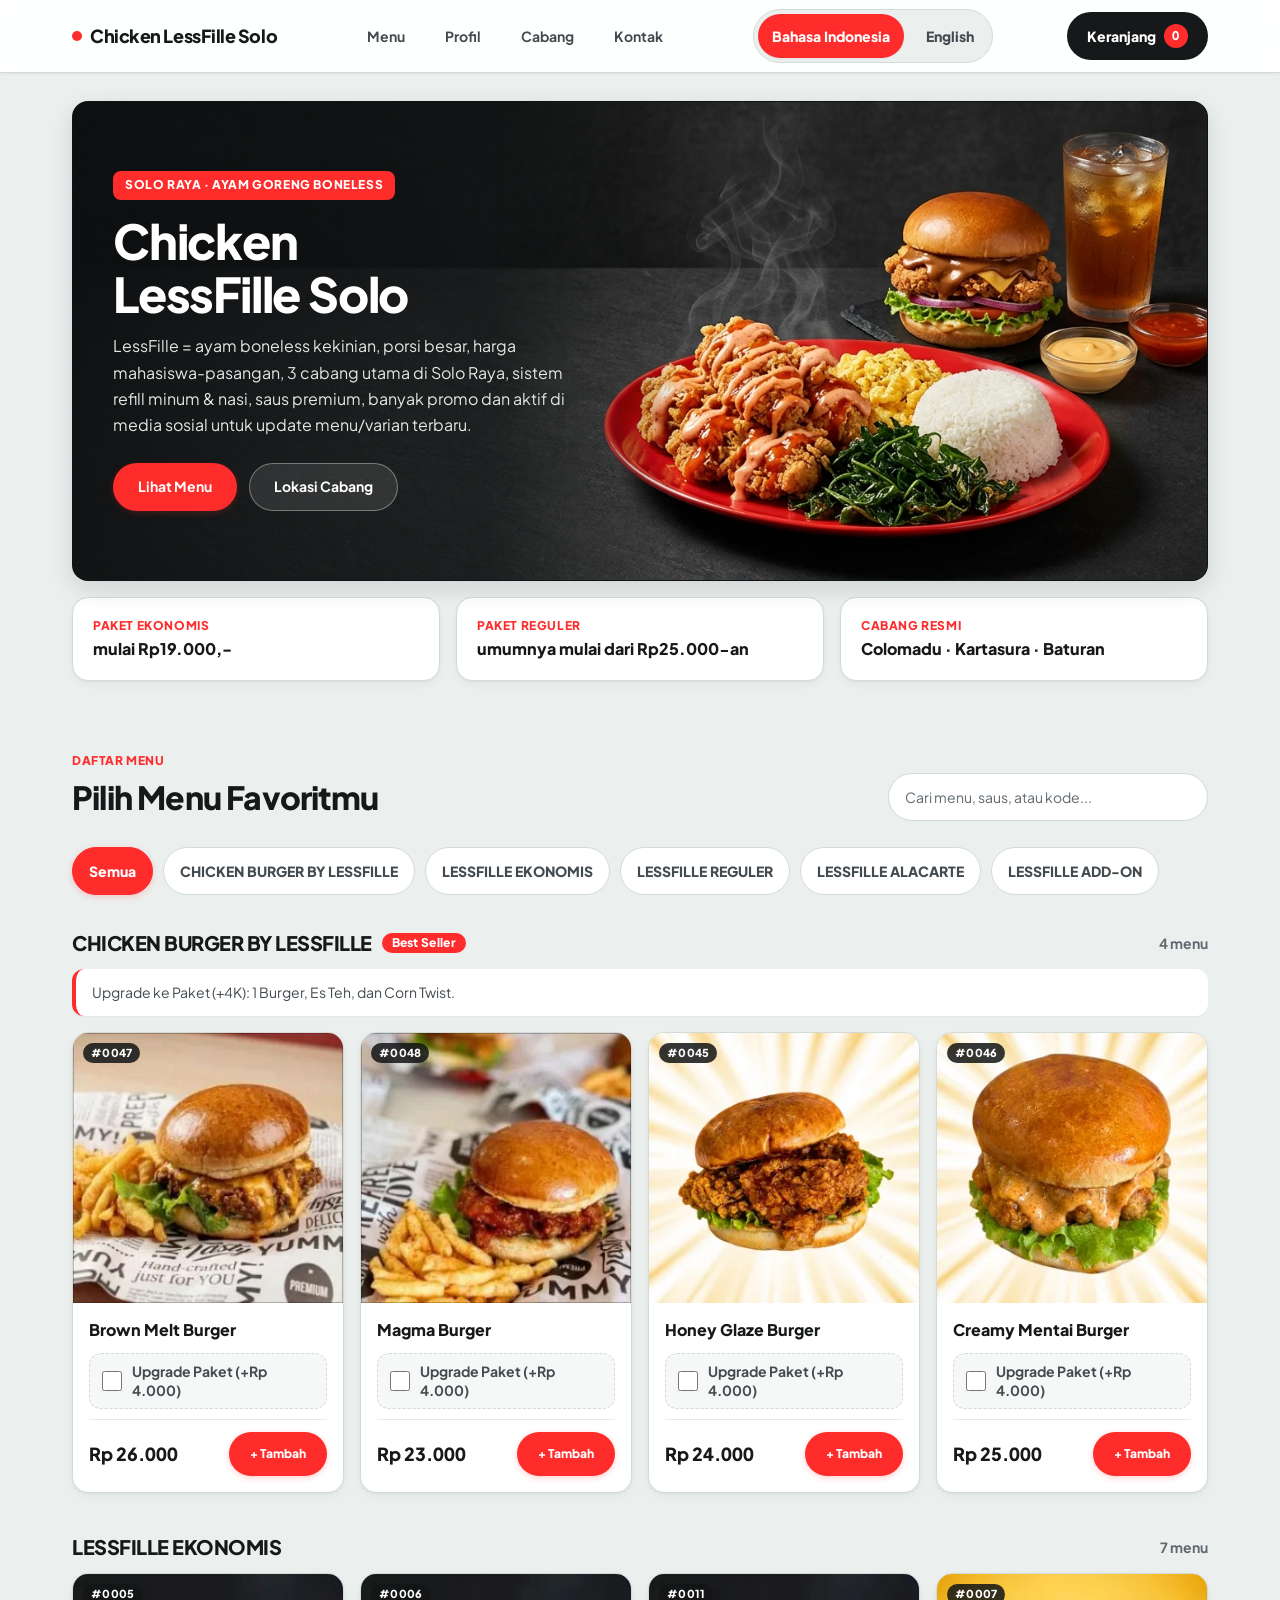
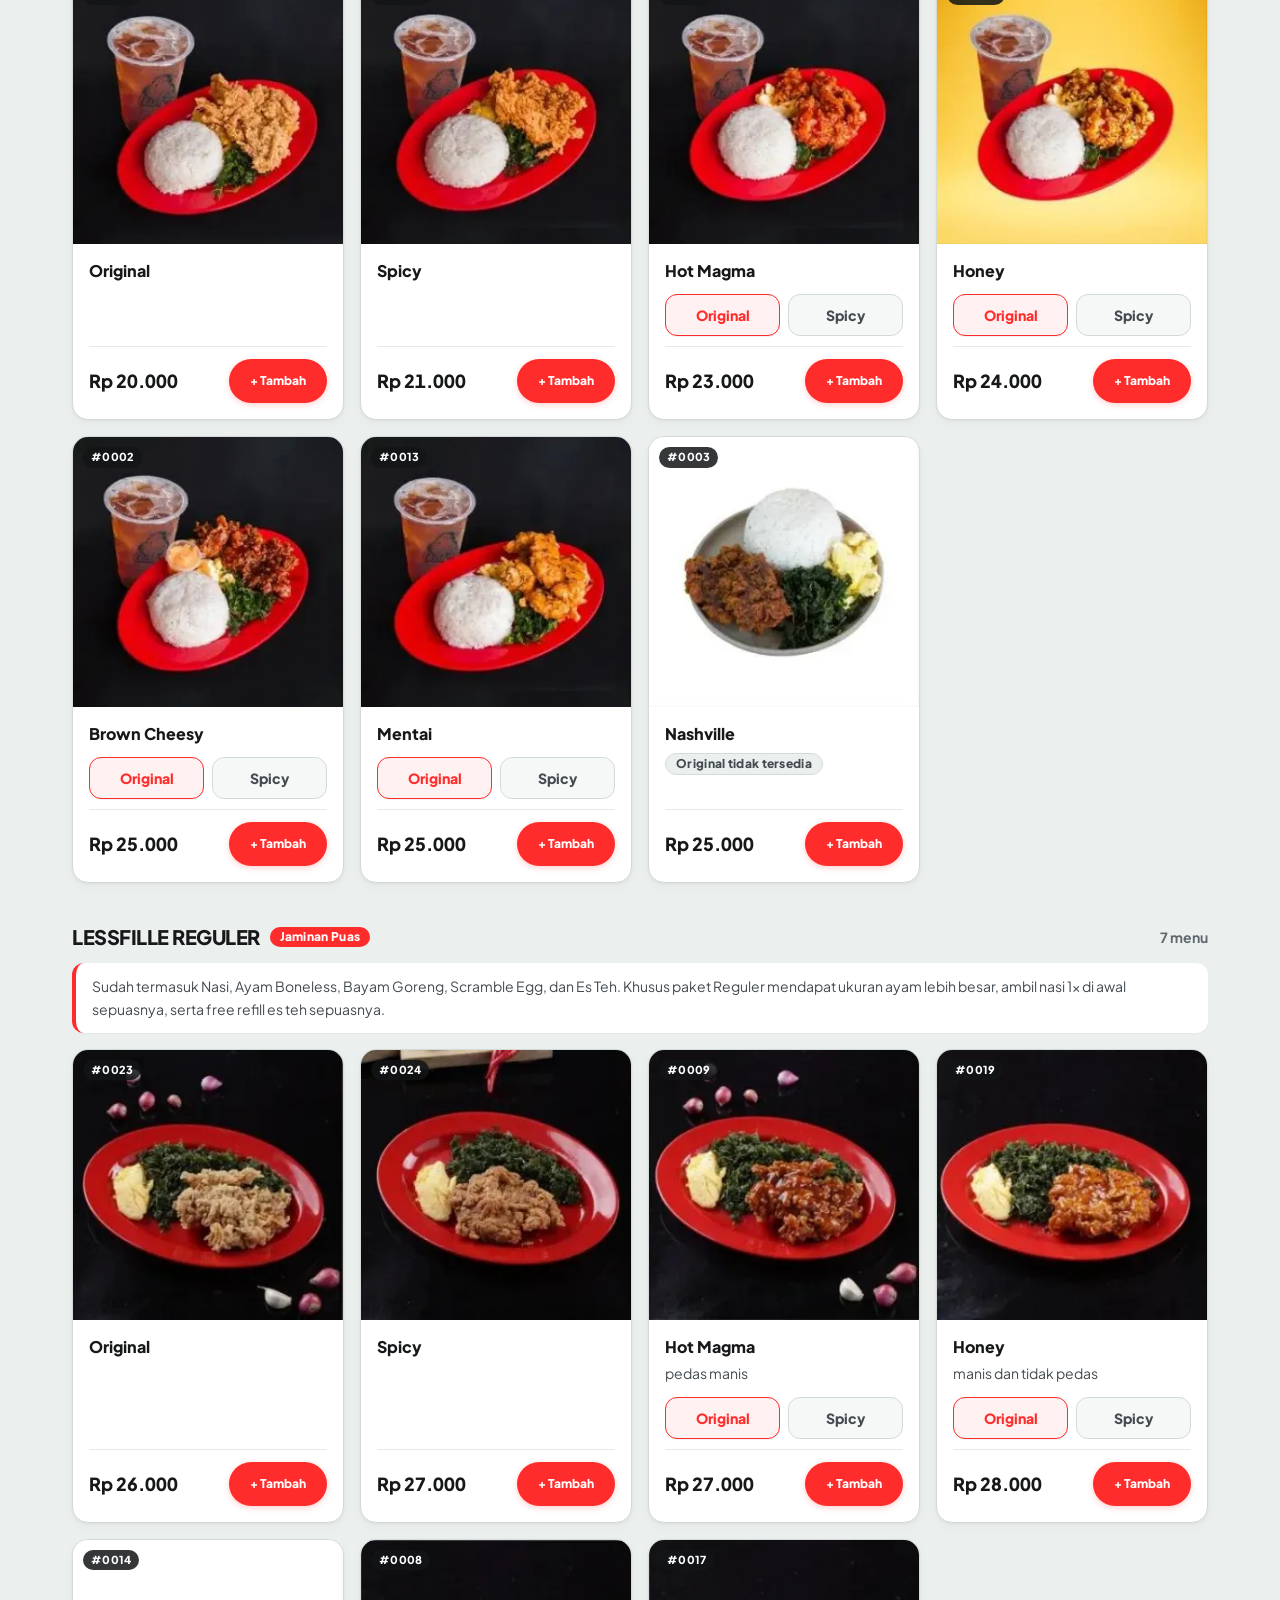
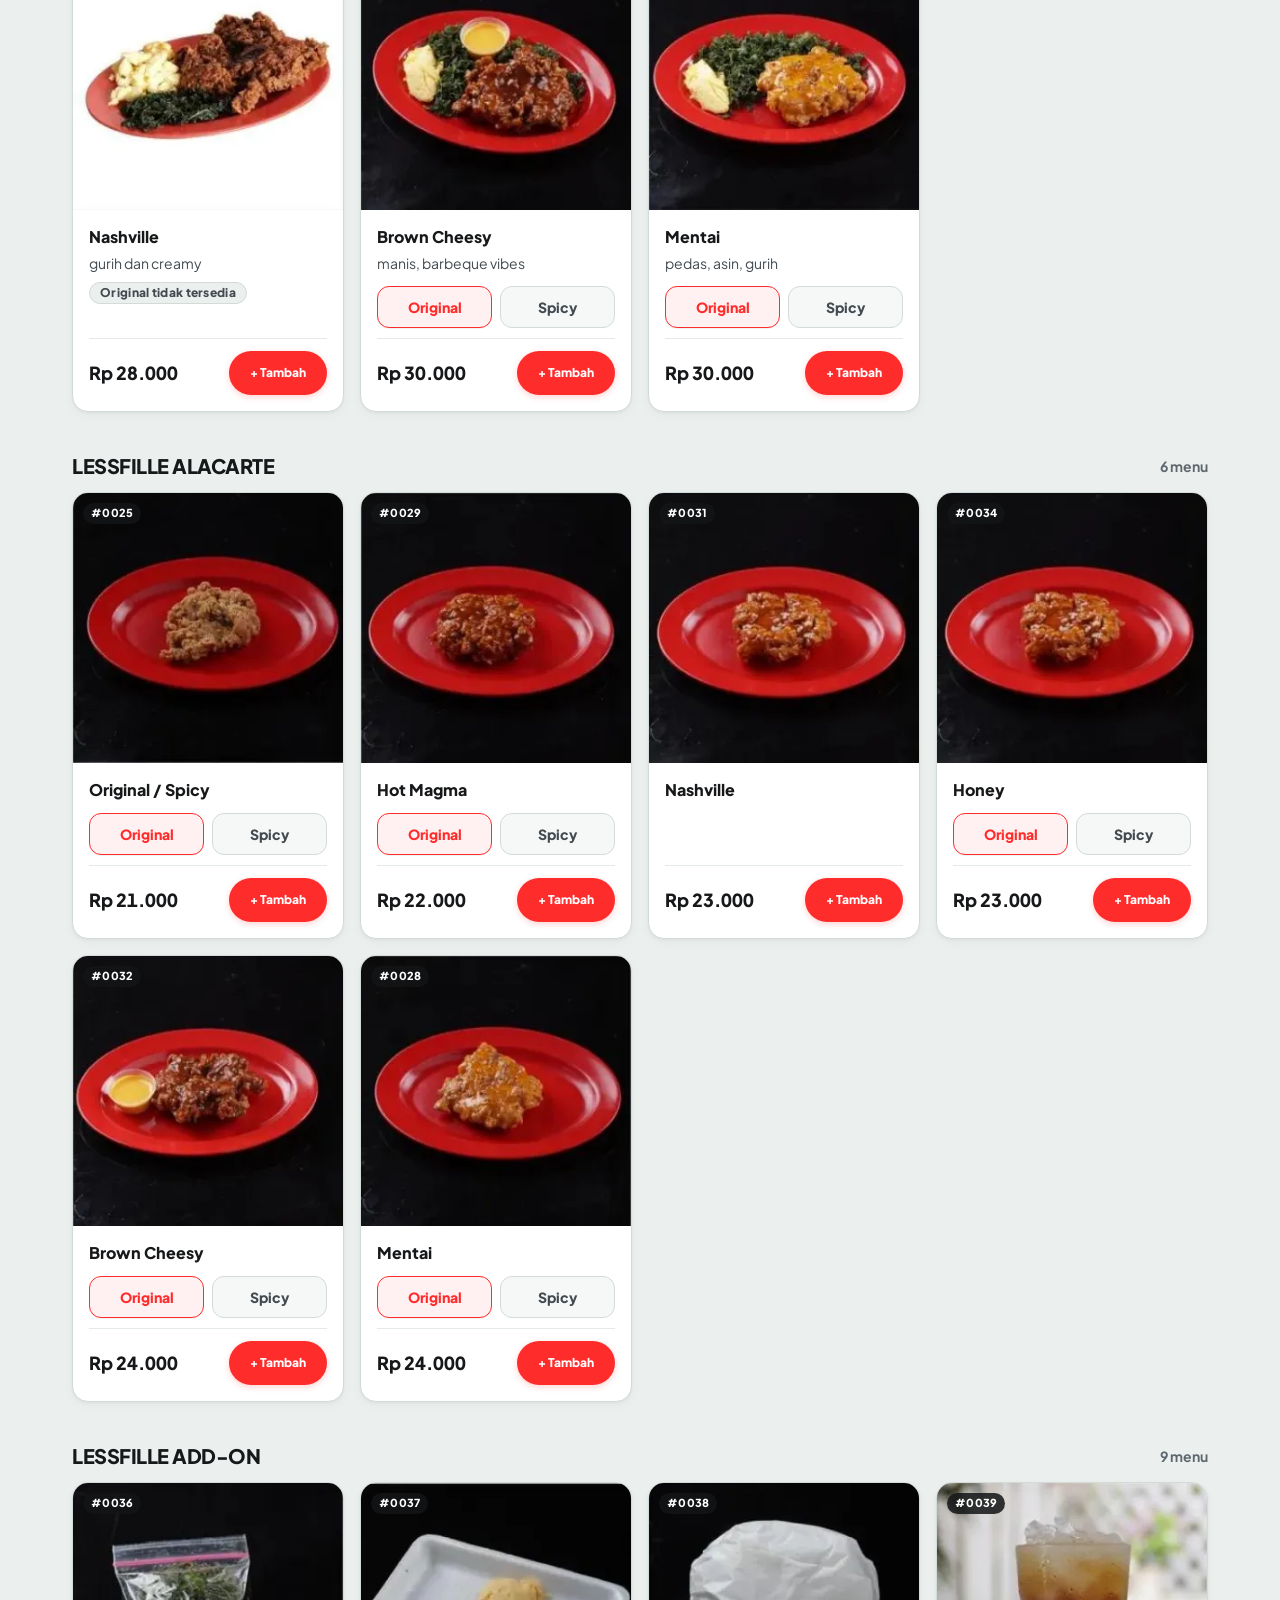
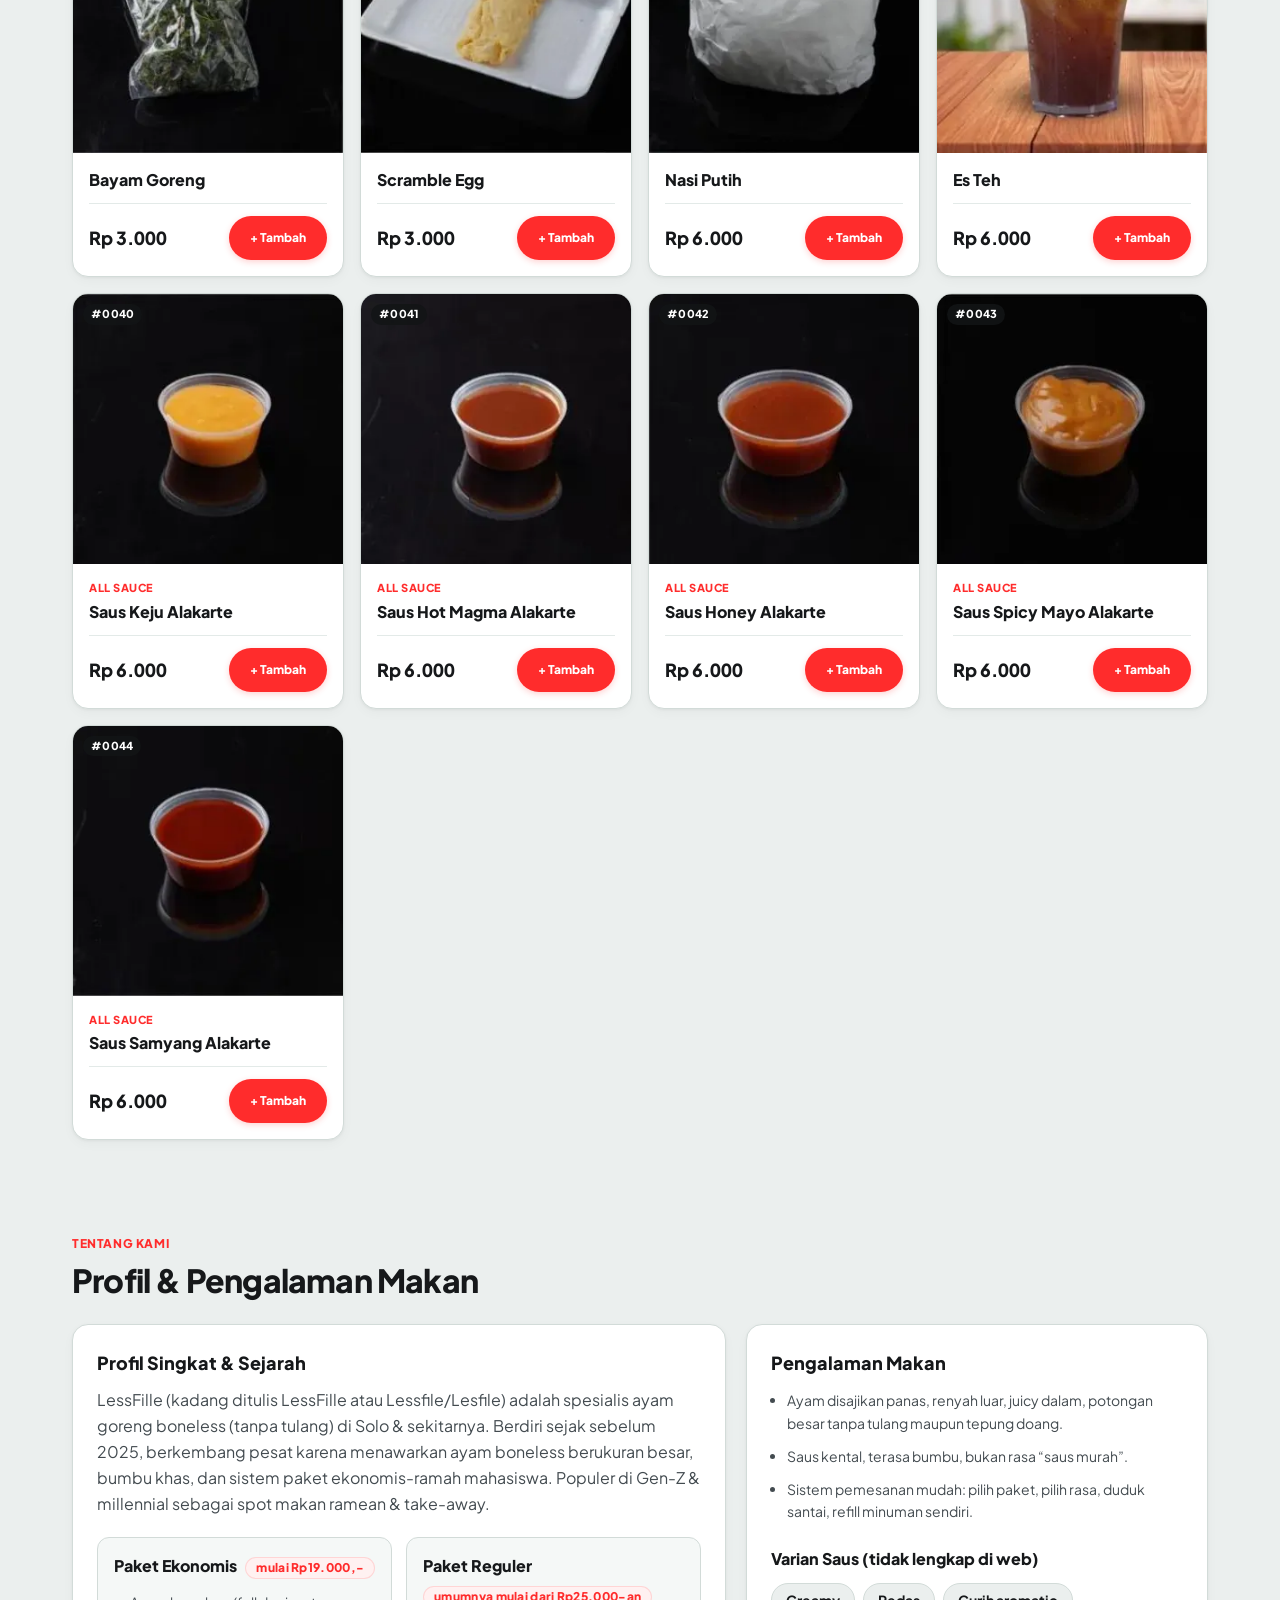
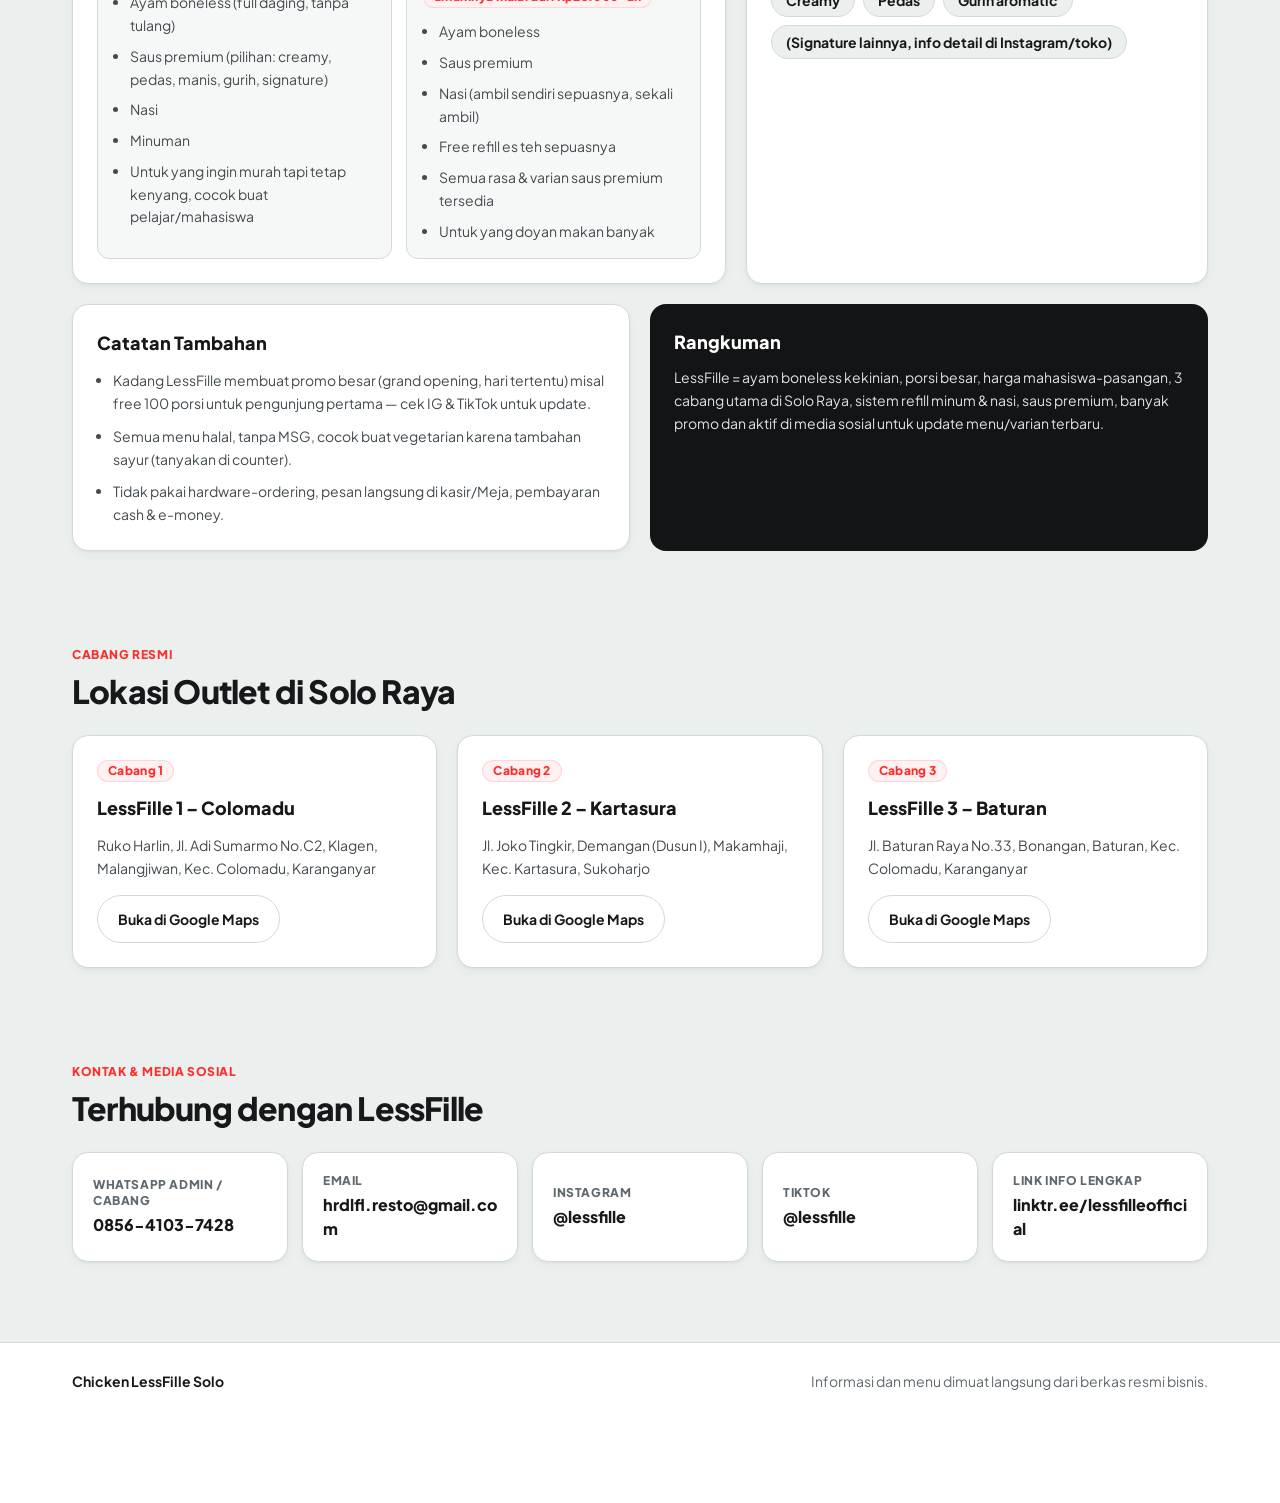
==== commit 1577b85b: "style(mobile): refine mobile UX, >=48px touch targets, and spacing rhythm - Expand mobile touch targ" ====
--- a/index.html
+++ b/index.html
@@ -14,35 +14,35 @@
     <link rel="stylesheet" href="./css/style.css" />
   </head>
   <body class="bg-background text-ink antialiased">
-    <header class="sticky top-0 z-40 border-b border-border bg-surface/95 backdrop-blur-sm shadow-[0_1px_3px_rgba(18,20,22,0.06)]">
-      <div class="ui-container flex flex-col gap-2 py-2.5 md:min-h-[64px] md:flex-row md:items-center md:justify-between md:gap-3 md:py-2">
+    <header class="sticky top-0 z-40 border-b border-border bg-surface/95 backdrop-blur-md shadow-[0_1px_3px_rgba(18,20,22,0.06)]">
+      <div class="ui-container flex flex-col gap-2.5 py-2.5 md:min-h-[72px] md:flex-row md:items-center md:justify-between md:gap-4 md:py-2">
         <div class="flex min-w-0 items-center justify-between gap-2 md:contents">
           <a
             href="./"
-            class="inline-flex min-w-0 flex-1 md:flex-initial items-center gap-2 text-sm sm:text-base font-extrabold tracking-tight text-ink md:order-1"
+            class="inline-flex min-h-[48px] min-w-0 items-center gap-1.5 sm:gap-2 text-sm sm:text-base lg:text-lg font-extrabold tracking-tight text-ink md:order-1"
             aria-label="Home"
           >
             <span class="h-2.5 w-2.5 shrink-0 rounded-full bg-primary" aria-hidden="true"></span>
-            <span id="brand-name-header" class="truncate"></span>
+            <span id="brand-name-header" class=" leading-tight"></span>
           </a>
 
           <a
             href="./cart/"
-            class="inline-flex min-h-[38px] sm:min-h-[42px] shrink-0 items-center gap-1.5 sm:gap-2 rounded-full bg-ink px-3 sm:px-4 py-1.5 text-xs sm:text-sm font-bold text-white transition-colors hover:bg-primary group md:order-4"
+            class="inline-flex min-h-[48px] shrink-0 items-center gap-1.5 sm:gap-2 rounded-full bg-ink px-3 sm:px-5 py-2 text-xs sm:text-sm font-extrabold text-white transition-colors hover:bg-primary group md:order-4"
           >
             <span data-i18n="nav.cart">Keranjang</span>
             <span
               id="header-cart-badge"
-              class="inline-flex h-5 min-w-[20px] items-center justify-center rounded-full bg-primary px-1.5 text-[11px] font-extrabold text-white transition-colors group-hover:bg-white group-hover:text-primary tabular-nums"
+              class="inline-flex h-6 min-w-[24px] items-center justify-center rounded-full bg-primary px-1.5 text-xs font-extrabold text-white transition-colors group-hover:bg-white group-hover:text-primary tabular-nums"
             >0</span>
           </a>
         </div>
 
-        <nav class="hidden lg:flex items-center gap-1 md:order-2" aria-label="Main navigation">
-          <a href="#menu" class="inline-flex min-h-[40px] items-center rounded-full px-3.5 text-sm font-semibold text-ink-secondary transition-colors hover:bg-background hover:text-ink" data-i18n="nav.menu">Menu</a>
-          <a href="#about" class="inline-flex min-h-[40px] items-center rounded-full px-3.5 text-sm font-semibold text-ink-secondary transition-colors hover:bg-background hover:text-ink" data-i18n="nav.about">Profil</a>
-          <a href="#branches" class="inline-flex min-h-[40px] items-center rounded-full px-3.5 text-sm font-semibold text-ink-secondary transition-colors hover:bg-background hover:text-ink" data-i18n="nav.branches">Cabang</a>
-          <a href="#contact" class="inline-flex min-h-[40px] items-center rounded-full px-3.5 text-sm font-semibold text-ink-secondary transition-colors hover:bg-background hover:text-ink" data-i18n="nav.contact">Kontak</a>
+        <nav class="hidden lg:flex items-center gap-2 md:order-2" aria-label="Main navigation">
+          <a href="#menu" class="inline-flex min-h-[48px] items-center rounded-full px-4 text-sm font-bold text-ink-secondary transition-colors hover:bg-background hover:text-ink" data-i18n="nav.menu">Menu</a>
+          <a href="#about" class="inline-flex min-h-[48px] items-center rounded-full px-4 text-sm font-bold text-ink-secondary transition-colors hover:bg-background hover:text-ink" data-i18n="nav.about">Profil</a>
+          <a href="#branches" class="inline-flex min-h-[48px] items-center rounded-full px-4 text-sm font-bold text-ink-secondary transition-colors hover:bg-background hover:text-ink" data-i18n="nav.branches">Cabang</a>
+          <a href="#contact" class="inline-flex min-h-[48px] items-center rounded-full px-4 text-sm font-bold text-ink-secondary transition-colors hover:bg-background hover:text-ink" data-i18n="nav.contact">Kontak</a>
         </nav>
 
         <div
@@ -53,18 +53,18 @@
     </header>
 
     <nav class="border-b border-border bg-surface lg:hidden" aria-label="Quick section navigation">
-      <div class="ui-container flex items-center gap-1.5 overflow-x-auto py-2 no-scrollbar">
-        <a href="#menu" class="inline-flex min-h-[38px] shrink-0 items-center rounded-full bg-surface-muted border border-border px-3.5 text-xs font-bold text-ink-secondary hover:border-primary hover:text-primary" data-i18n="nav.menu">Menu</a>
-        <a href="#about" class="inline-flex min-h-[38px] shrink-0 items-center rounded-full bg-surface-muted border border-border px-3.5 text-xs font-bold text-ink-secondary hover:border-primary hover:text-primary" data-i18n="nav.about">Profil</a>
-        <a href="#branches" class="inline-flex min-h-[38px] shrink-0 items-center rounded-full bg-surface-muted border border-border px-3.5 text-xs font-bold text-ink-secondary hover:border-primary hover:text-primary" data-i18n="nav.branches">Cabang</a>
-        <a href="#contact" class="inline-flex min-h-[38px] shrink-0 items-center rounded-full bg-surface-muted border border-border px-3.5 text-xs font-bold text-ink-secondary hover:border-primary hover:text-primary" data-i18n="nav.contact">Kontak</a>
+      <div class="ui-container grid grid-cols-4 gap-2 py-2.5 sm:flex sm:items-center sm:overflow-x-auto no-scrollbar">
+        <a href="#menu" class="inline-flex min-h-[48px] items-center justify-center rounded-full bg-surface-muted border border-border px-2.5 sm:px-4 text-xs sm:text-sm font-extrabold text-ink-secondary transition-colors hover:border-primary hover:text-primary" data-i18n="nav.menu">Menu</a>
+        <a href="#about" class="inline-flex min-h-[48px] items-center justify-center rounded-full bg-surface-muted border border-border px-2.5 sm:px-4 text-xs sm:text-sm font-extrabold text-ink-secondary transition-colors hover:border-primary hover:text-primary" data-i18n="nav.about">Profil</a>
+        <a href="#branches" class="inline-flex min-h-[48px] items-center justify-center rounded-full bg-surface-muted border border-border px-2.5 sm:px-4 text-xs sm:text-sm font-extrabold text-ink-secondary transition-colors hover:border-primary hover:text-primary" data-i18n="nav.branches">Cabang</a>
+        <a href="#contact" class="inline-flex min-h-[48px] items-center justify-center rounded-full bg-surface-muted border border-border px-2.5 sm:px-4 text-xs sm:text-sm font-extrabold text-ink-secondary transition-colors hover:border-primary hover:text-primary" data-i18n="nav.contact">Kontak</a>
       </div>
     </nav>
 
     <main>
-      <section class="pt-4 pb-3 sm:pt-6 sm:pb-4" aria-labelledby="hero-title">
-        <div class="ui-container">
-          <div class="overflow-hidden rounded-2xl border border-black/10 bg-dark-canvas shadow-[0_6px_20px_rgba(18,20,22,0.1)] lg:relative lg:flex lg:min-h-[430px] xl:min-h-[470px] lg:items-center">
+      <section class="pt-5 pb-4 sm:pt-7 sm:pb-6" aria-labelledby="hero-title">
+        <div class="ui-container">
+          <div class="overflow-hidden rounded-2xl border border-black/10 bg-dark-canvas shadow-[0_8px_24px_rgba(18,20,22,0.12)] lg:relative lg:flex lg:min-h-[440px] xl:min-h-[480px] lg:items-center">
             <div class="aspect-[16/9] w-full overflow-hidden bg-dark-canvas lg:absolute lg:inset-0 lg:aspect-auto lg:h-full">
               <img
                 src="./assets/hero-banner.jpg"
@@ -79,42 +79,42 @@
               ></div>
             </div>
 
-            <div class="relative z-10 p-5 sm:p-7 lg:max-w-[520px] lg:px-10 lg:py-12 text-white">
+            <div class="relative z-10 p-5 sm:p-8 lg:max-w-[540px] lg:px-10 lg:py-12 text-white">
               <span
-                class="mb-3 inline-flex rounded-lg bg-primary px-3 py-1 text-[11px] font-extrabold uppercase tracking-wider text-white leading-snug"
+                class="mb-3.5 inline-flex rounded-lg bg-primary px-3 py-1.5 text-[11px] sm:text-xs font-extrabold uppercase tracking-wider text-white leading-snug"
                 data-i18n="hero.eyebrow"
               ></span>
               <h1
                 id="hero-title"
-                class="mb-3 text-2xl sm:text-3xl lg:text-5xl font-extrabold leading-[1.12] tracking-tight text-white"
+                class="mb-3 text-[clamp(1.65rem,5vw,3rem)] font-extrabold leading-[1.12] tracking-[-0.025em] text-white text-balance"
               ></h1>
               <p
                 id="hero-lead"
-                class="mb-5 text-sm sm:text-base leading-relaxed text-[#E2E8E6]"
+                class="mb-6 text-[15px] sm:text-base leading-[1.65] text-[#E2E8E6] max-w-[60ch]"
               ></p>
-              <div class="flex flex-col sm:flex-row gap-2.5">
-                <a href="#menu" class="ui-btn ui-btn-primary w-full sm:w-auto" data-i18n="hero.ctaMenu"></a>
-                <a href="#branches" class="ui-btn ui-btn-outline-light w-full sm:w-auto" data-i18n="hero.ctaBranches"></a>
+              <div class="flex flex-col sm:flex-row gap-3">
+                <a href="#menu" class="ui-btn ui-btn-primary w-full sm:w-auto px-6" data-i18n="hero.ctaMenu"></a>
+                <a href="#branches" class="ui-btn ui-btn-outline-light w-full sm:w-auto px-6" data-i18n="hero.ctaBranches"></a>
               </div>
             </div>
           </div>
 
           <div
             id="highlights-strip"
-            class="mt-3.5 grid grid-cols-1 gap-3 sm:grid-cols-3"
+            class="mt-4 grid grid-cols-1 gap-3.5 sm:grid-cols-3 sm:gap-4"
             aria-live="polite"
           ></div>
         </div>
       </section>
 
-      <section id="menu" class="py-7 sm:py-10" aria-labelledby="menu-section-title">
-        <div class="ui-container">
-          <div class="mb-4 flex flex-col gap-3 sm:flex-row sm:items-end sm:justify-between">
+      <section id="menu" class="py-8 sm:py-12" aria-labelledby="menu-section-title">
+        <div class="ui-container">
+          <div class="mb-4 flex flex-col gap-3.5 sm:flex-row sm:items-end sm:justify-between">
             <div>
               <p class="mb-1 text-xs font-extrabold uppercase tracking-wider text-primary" data-i18n="menu.sectionEyebrow"></p>
-              <h2 id="menu-section-title" class="text-xl sm:text-2xl lg:text-3xl font-extrabold tracking-tight text-ink" data-i18n="menu.sectionTitle"></h2>
-            </div>
-            <div class="w-full sm:w-72 sm:shrink-0">
+              <h2 id="menu-section-title" class="text-[clamp(1.35rem,3.5vw,2rem)] font-extrabold tracking-tight text-ink text-balance" data-i18n="menu.sectionTitle"></h2>
+            </div>
+            <div class="w-full sm:w-80 sm:shrink-0">
               <label for="menu-search" class="sr-only" data-i18n="menu.searchLabel"></label>
               <input
                 id="menu-search"
@@ -126,71 +126,71 @@
             </div>
           </div>
 
-          <div class="mb-5 bg-background/95 py-2.5 backdrop-blur-sm md:sticky md:top-16 md:z-20">
+          <div class="mb-6 bg-background/95 py-2.5 backdrop-blur-sm md:sticky md:top-[72px] md:z-20">
             <div
               id="category-tabs"
-              class="flex items-center gap-2 overflow-x-auto pb-1 lg:flex-wrap lg:overflow-visible lg:pb-0 no-scrollbar"
+              class="flex items-center gap-2.5 overflow-x-auto pb-1 lg:flex-wrap lg:overflow-visible lg:pb-0 no-scrollbar"
               role="tablist"
             ></div>
           </div>
 
           <div id="menu-container" aria-live="polite">
-            <div class="ui-card p-7 text-center text-sm text-ink-secondary" data-i18n="menu.loading"></div>
-          </div>
-        </div>
-      </section>
-
-      <section id="about" class="py-7 sm:py-10" aria-labelledby="about-section-title">
+            <div class="ui-card p-8 text-center text-sm sm:text-base text-ink-secondary" data-i18n="menu.loading"></div>
+          </div>
+        </div>
+      </section>
+
+      <section id="about" class="py-8 sm:py-12" aria-labelledby="about-section-title">
         <div class="ui-container">
           <div class="mb-5">
             <p class="mb-1 text-xs font-extrabold uppercase tracking-wider text-primary" data-i18n="business.sectionEyebrow"></p>
-            <h2 id="about-section-title" class="text-xl sm:text-2xl lg:text-3xl font-extrabold tracking-tight text-ink" data-i18n="business.sectionTitle"></h2>
-          </div>
-          <div id="business-container" class="grid grid-cols-1 gap-4 lg:grid-cols-12"></div>
-        </div>
-      </section>
-
-      <section id="branches" class="py-7 sm:py-10" aria-labelledby="branches-section-title">
+            <h2 id="about-section-title" class="text-[clamp(1.35rem,3.5vw,2rem)] font-extrabold tracking-tight text-ink text-balance" data-i18n="business.sectionTitle"></h2>
+          </div>
+          <div id="business-container" class="grid grid-cols-1 gap-4 sm:gap-5 lg:grid-cols-12"></div>
+        </div>
+      </section>
+
+      <section id="branches" class="py-8 sm:py-12" aria-labelledby="branches-section-title">
         <div class="ui-container">
           <div class="mb-5">
             <p class="mb-1 text-xs font-extrabold uppercase tracking-wider text-primary" data-i18n="branches.sectionEyebrow"></p>
-            <h2 id="branches-section-title" class="text-xl sm:text-2xl lg:text-3xl font-extrabold tracking-tight text-ink" data-i18n="branches.sectionTitle"></h2>
-          </div>
-          <div id="branches-container" class="grid grid-cols-1 gap-4 md:grid-cols-3"></div>
-        </div>
-      </section>
-
-      <section id="contact" class="py-7 sm:py-10" aria-labelledby="contact-section-title">
+            <h2 id="branches-section-title" class="text-[clamp(1.35rem,3.5vw,2rem)] font-extrabold tracking-tight text-ink text-balance" data-i18n="branches.sectionTitle"></h2>
+          </div>
+          <div id="branches-container" class="grid grid-cols-1 gap-4 sm:gap-5 md:grid-cols-3"></div>
+        </div>
+      </section>
+
+      <section id="contact" class="py-8 sm:py-12" aria-labelledby="contact-section-title">
         <div class="ui-container">
           <div class="mb-5">
             <p class="mb-1 text-xs font-extrabold uppercase tracking-wider text-primary" data-i18n="contact.sectionEyebrow"></p>
-            <h2 id="contact-section-title" class="text-xl sm:text-2xl lg:text-3xl font-extrabold tracking-tight text-ink" data-i18n="contact.sectionTitle"></h2>
-          </div>
-          <div id="contact-container" class="grid grid-cols-1 gap-3 sm:grid-cols-2 lg:grid-cols-5"></div>
+            <h2 id="contact-section-title" class="text-[clamp(1.35rem,3.5vw,2rem)] font-extrabold tracking-tight text-ink text-balance" data-i18n="contact.sectionTitle"></h2>
+          </div>
+          <div id="contact-container" class="grid grid-cols-1 gap-3.5 sm:grid-cols-2 lg:grid-cols-5"></div>
         </div>
       </section>
     </main>
 
     <div
       id="floating-cart"
-      class="pointer-events-none fixed inset-x-0 bottom-3 z-50 px-3 pb-[env(safe-area-inset-bottom)]"
+      class="pointer-events-none fixed inset-x-0 bottom-3.5 z-50 px-4 pb-[env(safe-area-inset-bottom)]"
       hidden
     >
-      <div class="pointer-events-auto mx-auto flex max-w-2xl items-center justify-between gap-3 rounded-full bg-dark-canvas py-2 pl-4 pr-2 sm:pl-6 text-white shadow-[0_10px_28px_rgba(18,20,22,0.25)]">
+      <div class="pointer-events-auto mx-auto flex max-w-2xl items-center justify-between gap-3 rounded-full bg-dark-canvas py-2 pl-5 pr-2 sm:pl-6 text-white shadow-[0_12px_32px_rgba(18,20,22,0.28)]">
         <div class="flex min-w-0 flex-wrap items-baseline gap-x-2.5 gap-y-0.5">
           <span id="floating-cart-count" class="text-xs sm:text-sm font-bold text-[#D1D9D7]"></span>
           <span id="floating-cart-total" class="text-sm sm:text-base font-extrabold text-white tabular-nums"></span>
         </div>
         <a
           href="./cart/"
-          class="ui-btn ui-btn-primary shrink-0 px-4 sm:px-5 text-xs sm:text-sm"
+          class="ui-btn ui-btn-primary shrink-0 px-5 sm:px-6 text-xs sm:text-sm"
           data-i18n="floatingCart.viewCart"
         ></a>
       </div>
     </div>
 
-    <footer class="mt-6 border-t border-border bg-surface pt-6 pb-24">
-      <div class="ui-container flex flex-col gap-1.5 sm:flex-row sm:items-center sm:justify-between text-xs sm:text-sm text-ink-muted">
+    <footer class="mt-8 border-t border-border bg-surface pt-7 pb-28">
+      <div class="ui-container flex flex-col gap-2 sm:flex-row sm:items-center sm:justify-between text-xs sm:text-sm text-ink-muted">
         <strong id="brand-name-footer" class="text-ink"></strong>
         <span data-i18n="footer.rights"></span>
       </div>
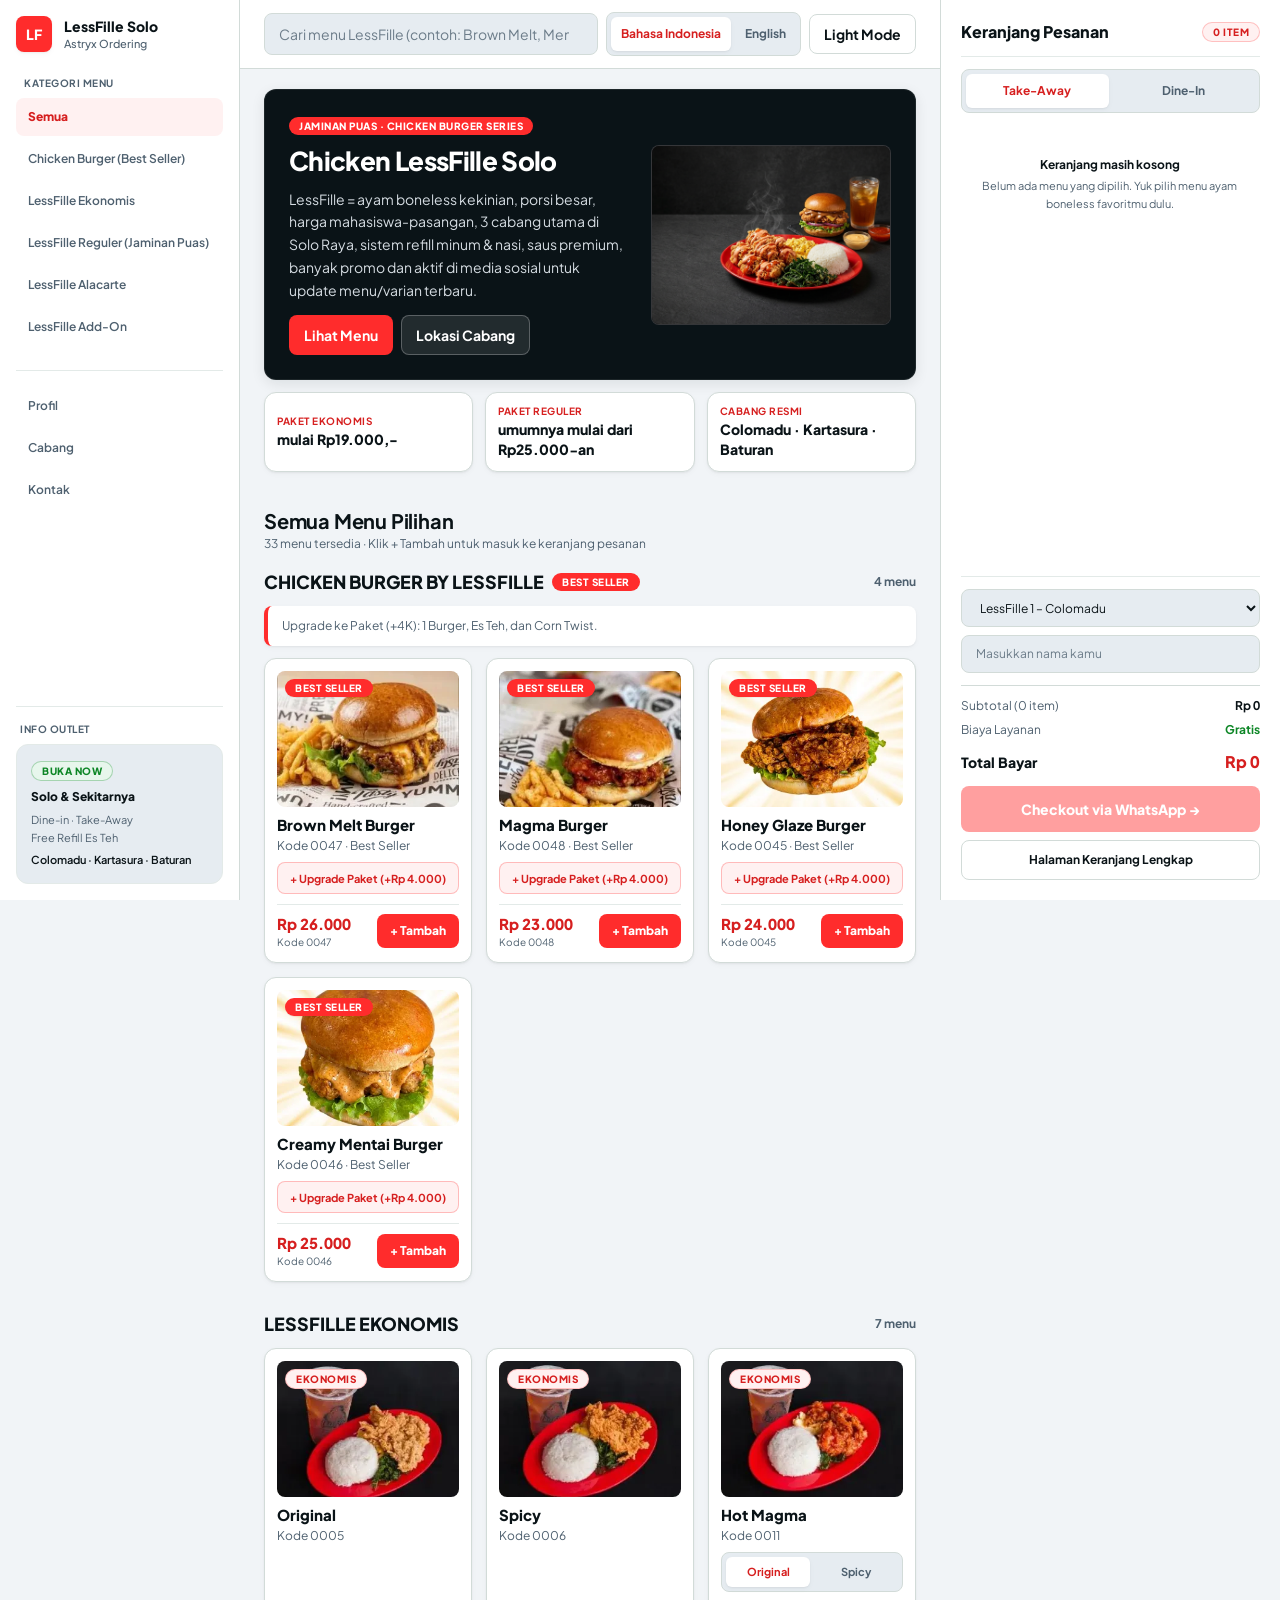
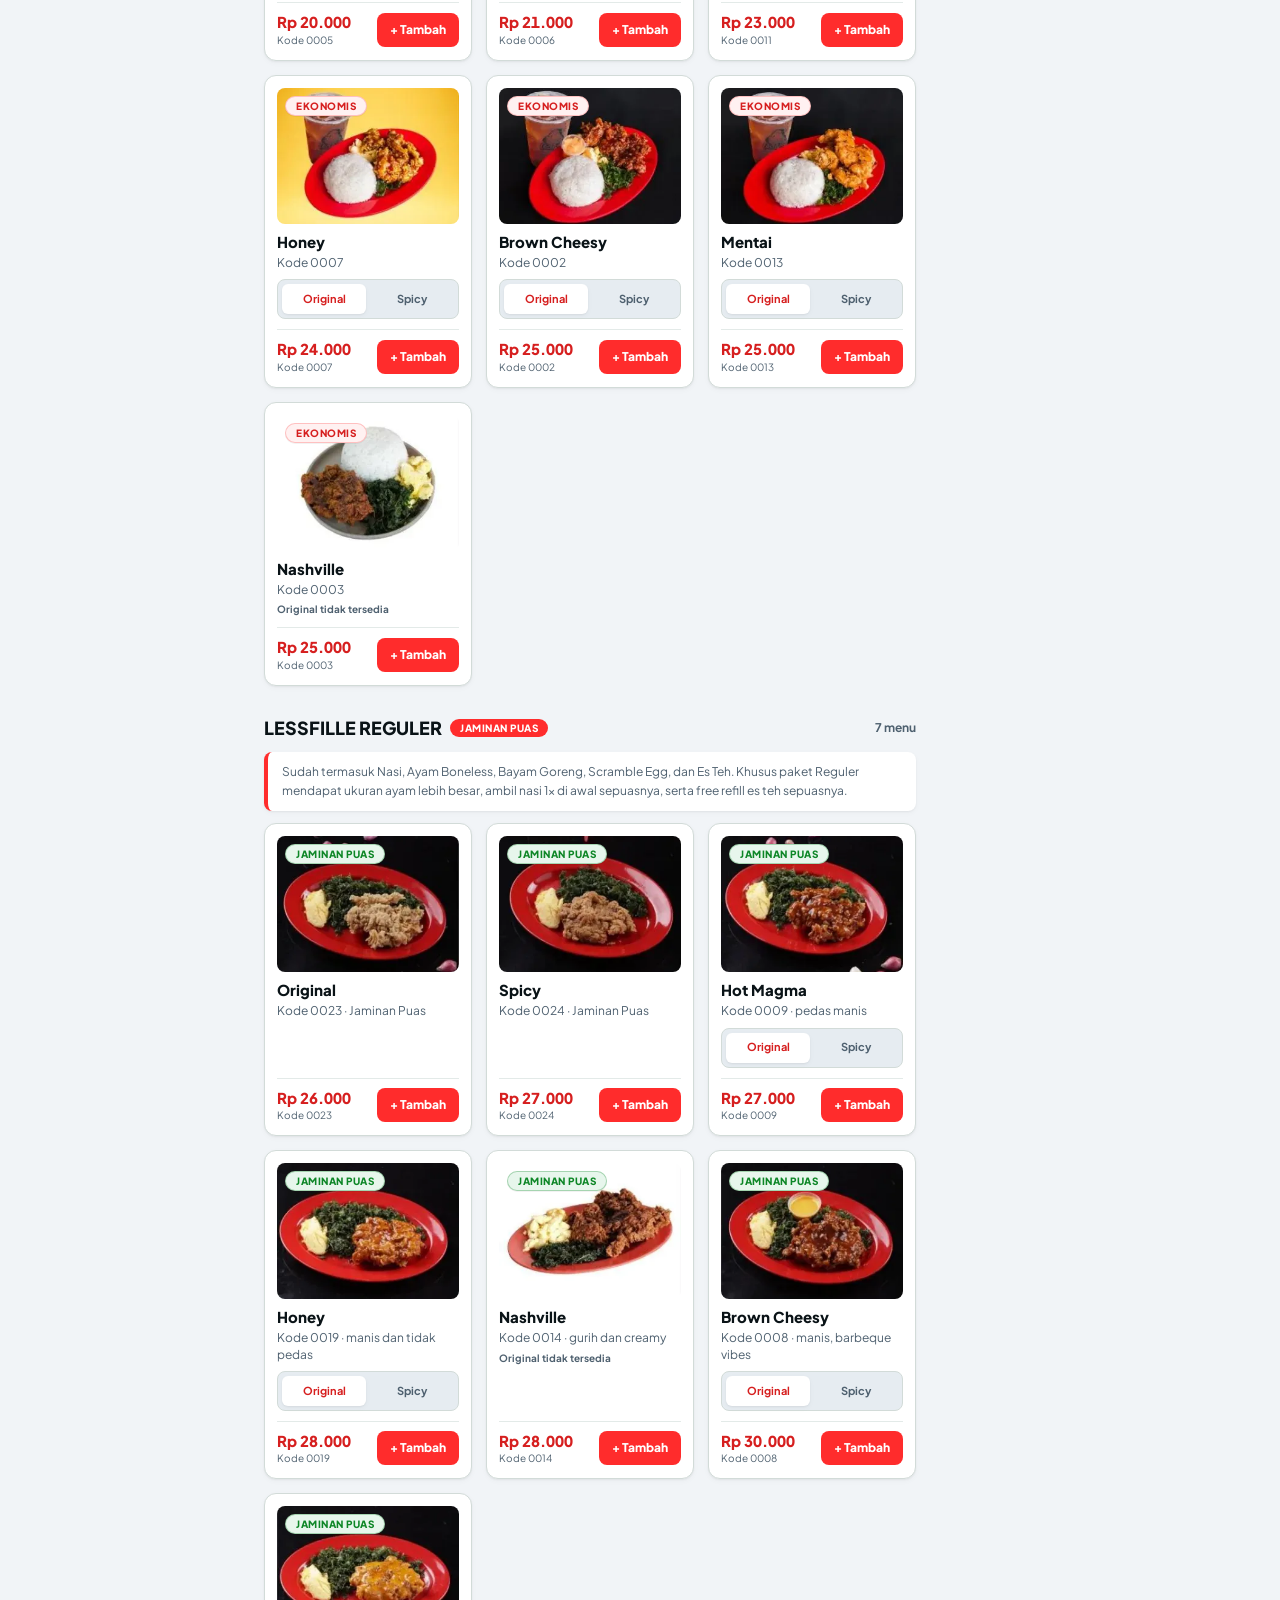
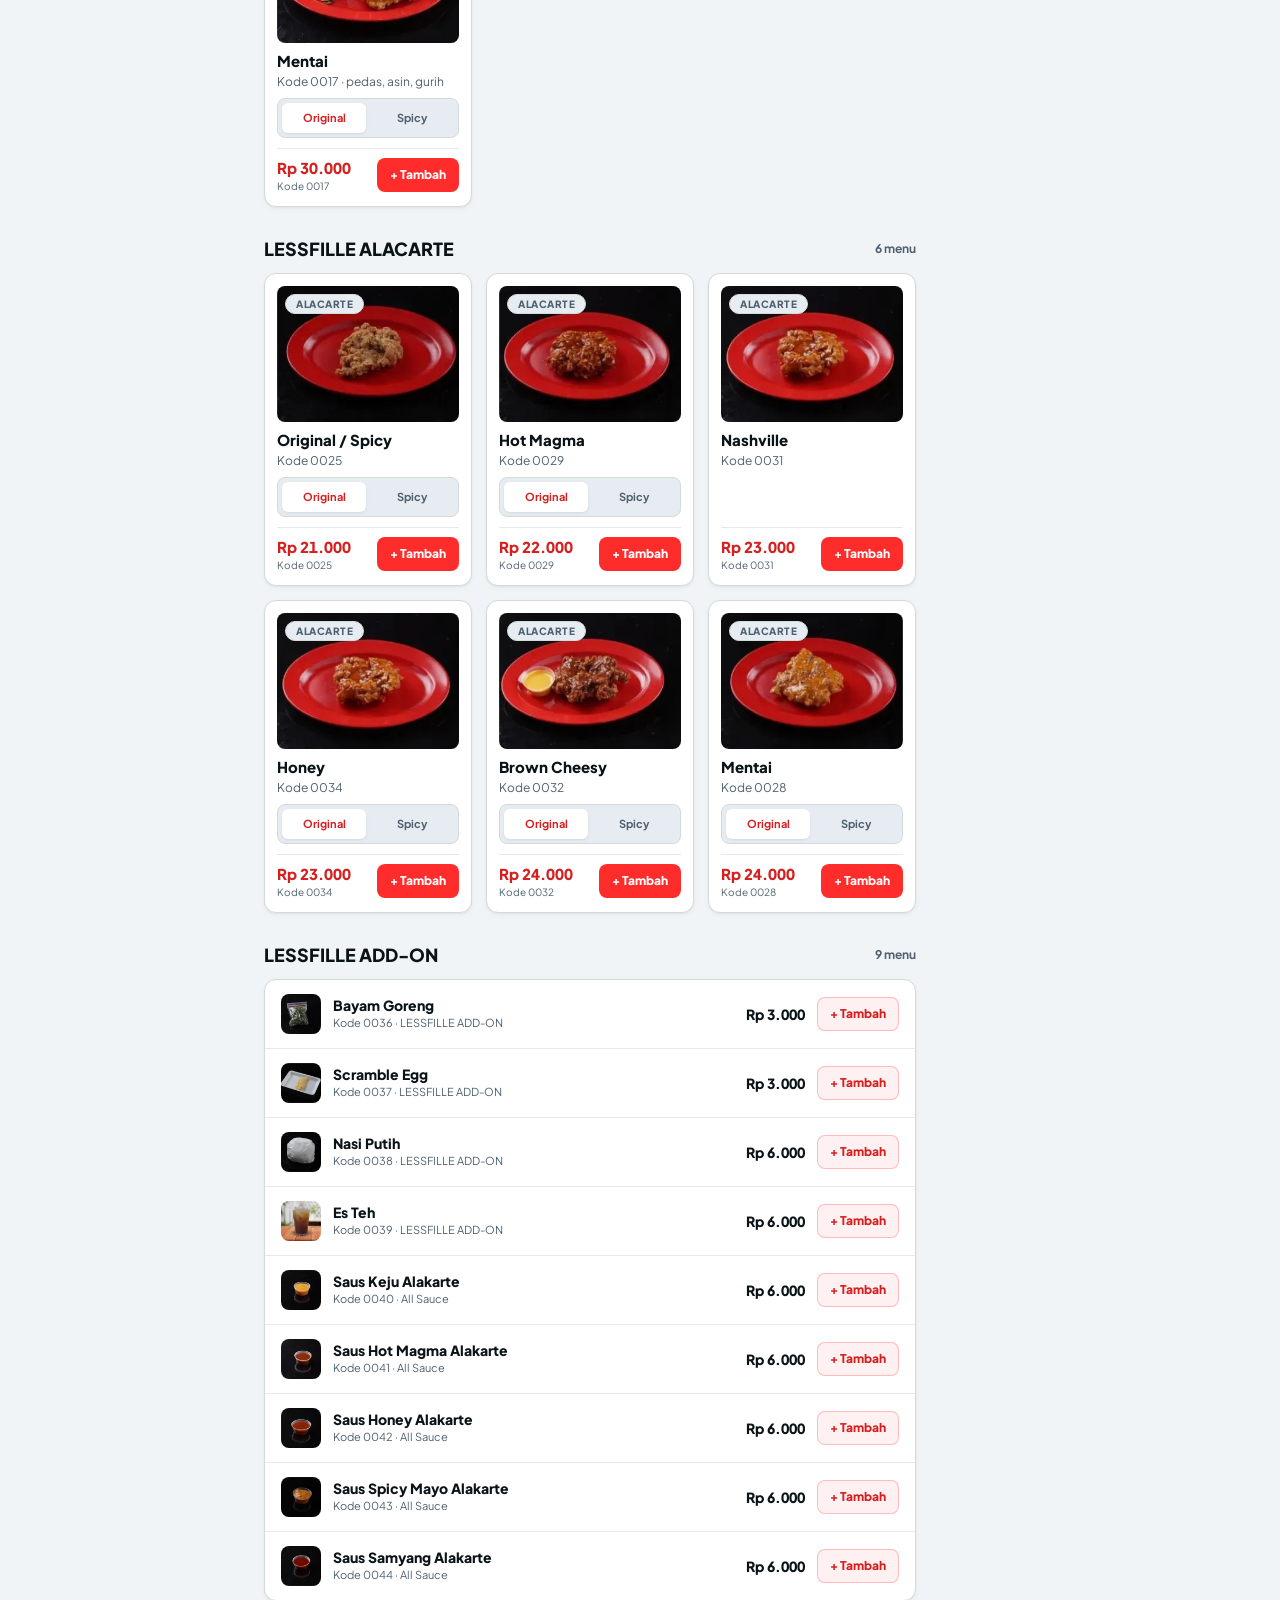
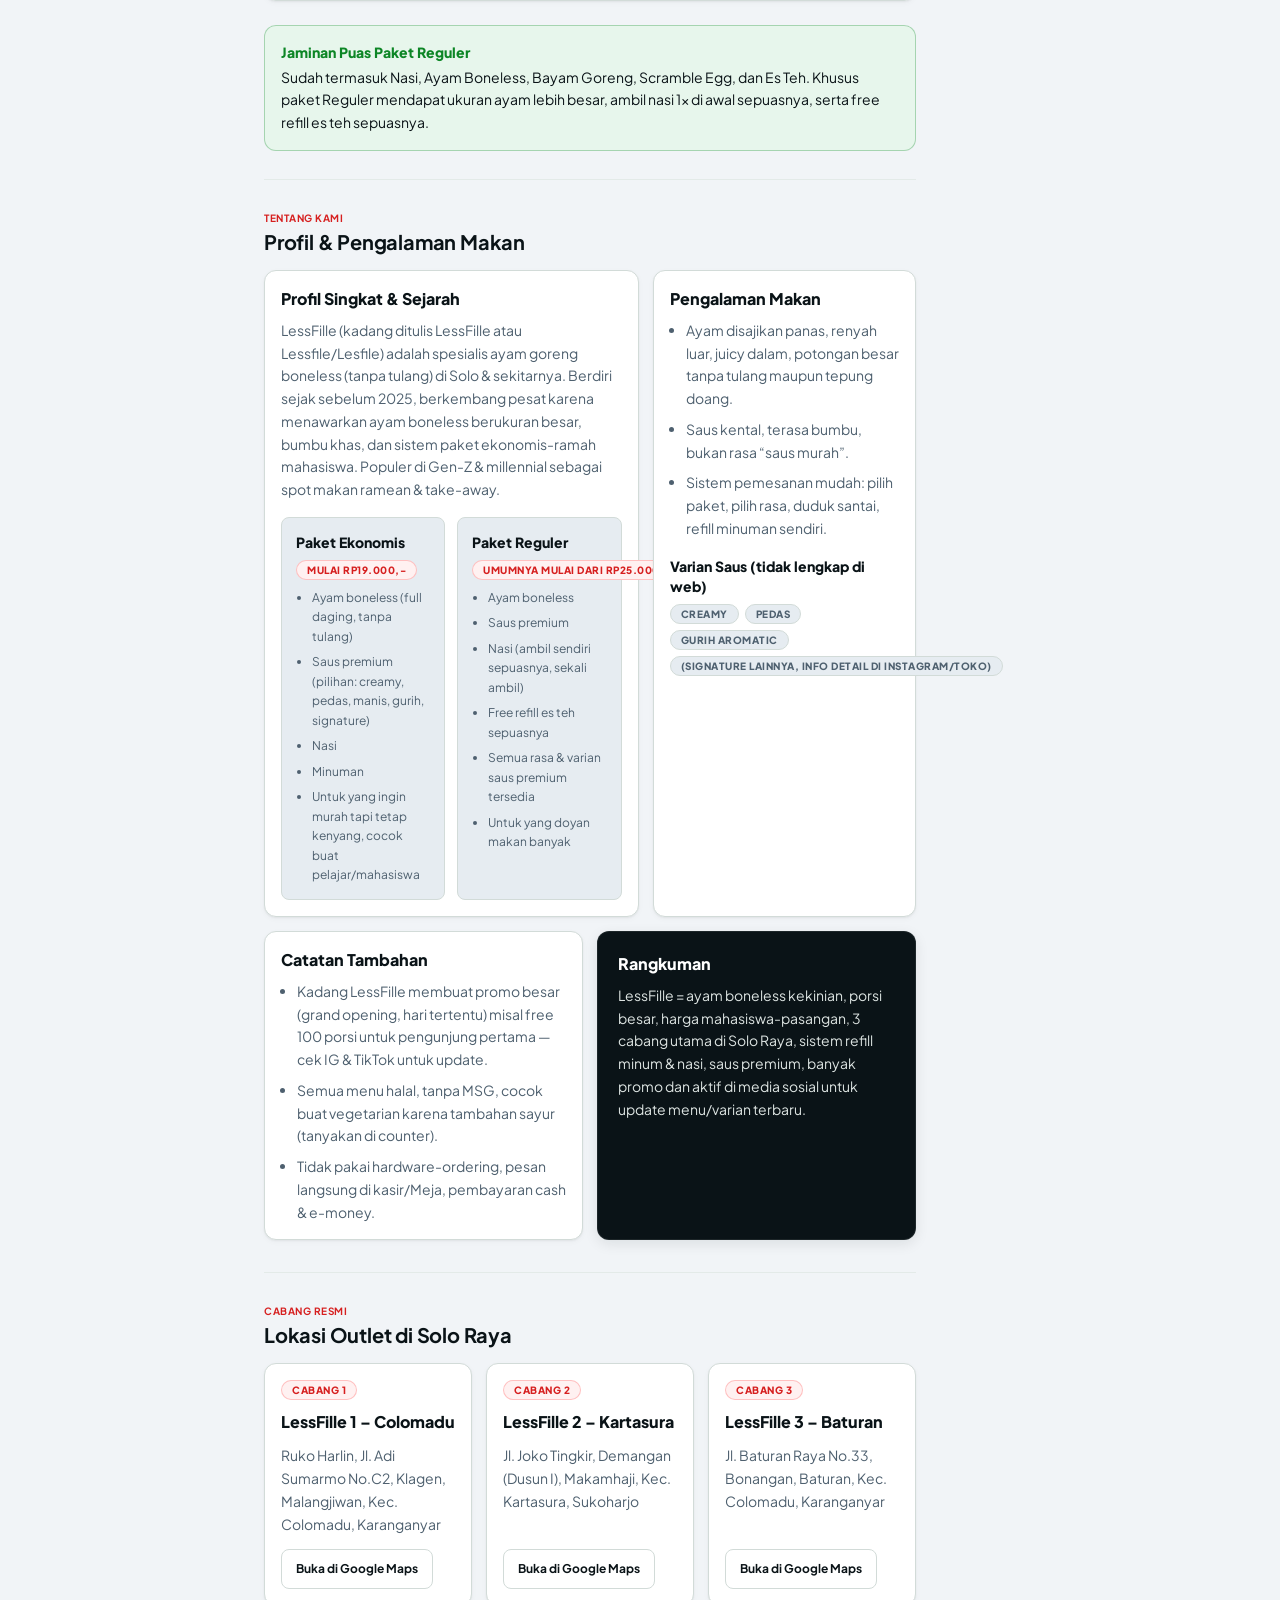
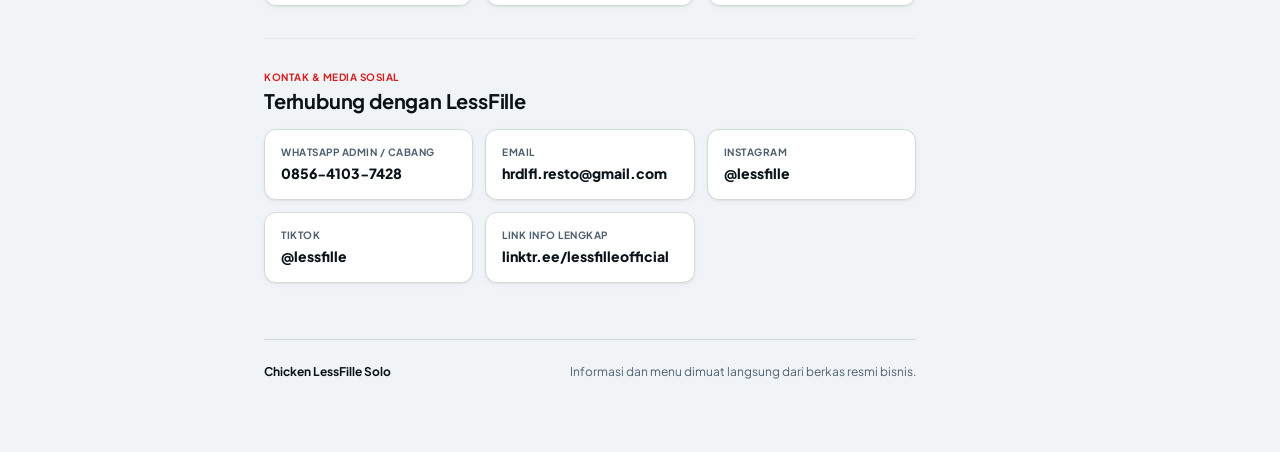
==== commit 0cdc37e8: "feat(ui): migrate design system to Astryx with Light/Dark mode and AppShell layout" ====
--- a/index.html
+++ b/index.html
@@ -8,194 +8,381 @@
     <link rel="preconnect" href="https://fonts.googleapis.com" />
     <link rel="preconnect" href="https://fonts.gstatic.com" crossorigin />
     <link
-      href="https://fonts.googleapis.com/css2?family=Plus+Jakarta+Sans:wght@500;600;700;800&display=swap"
+      href="https://fonts.googleapis.com/css2?family=Plus+Jakarta+Sans:wght@400;500;600;700;800&display=swap"
       rel="stylesheet"
     />
     <link rel="stylesheet" href="./css/style.css" />
   </head>
-  <body class="bg-background text-ink antialiased">
-    <header class="sticky top-0 z-40 border-b border-border bg-surface/95 backdrop-blur-md shadow-[0_1px_3px_rgba(18,20,22,0.06)]">
-      <div class="ui-container flex flex-col gap-2.5 py-2.5 md:min-h-[72px] md:flex-row md:items-center md:justify-between md:gap-4 md:py-2">
-        <div class="flex min-w-0 items-center justify-between gap-2 md:contents">
-          <a
-            href="./"
-            class="inline-flex min-h-[48px] min-w-0 items-center gap-1.5 sm:gap-2 text-sm sm:text-base lg:text-lg font-extrabold tracking-tight text-ink md:order-1"
-            aria-label="Home"
-          >
-            <span class="h-2.5 w-2.5 shrink-0 rounded-full bg-primary" aria-hidden="true"></span>
-            <span id="brand-name-header" class=" leading-tight"></span>
+  <body class="bg-bg-body text-text-primary antialiased">
+    <div class="ax-appshell">
+      <!-- Left SideNav (Desktop >= 1024px, 240px frame budget) -->
+      <aside class="ax-sidenav" aria-label="Sidebar navigation">
+        <div class="space-y-6">
+          <a href="./" class="flex items-center gap-3 group" aria-label="Home">
+            <span
+              class="inline-flex h-9 w-9 shrink-0 items-center justify-center rounded-[var(--radius-element)] bg-accent text-sm font-extrabold tracking-tight text-on-accent shadow-[var(--shadow-low)]"
+              aria-hidden="true"
+              >LF</span
+            >
+            <div class="min-w-0">
+              <div id="brand-name-sidenav" class="truncate text-sm font-extrabold text-text-primary">
+                LessFille Solo
+              </div>
+              <div class="text-[11px] font-medium text-text-secondary" data-i18n="shell.subtitle">
+                Astryx Ordering
+              </div>
+            </div>
           </a>
 
-          <a
-            href="./cart/"
-            class="inline-flex min-h-[48px] shrink-0 items-center gap-1.5 sm:gap-2 rounded-full bg-ink px-3 sm:px-5 py-2 text-xs sm:text-sm font-extrabold text-white transition-colors hover:bg-primary group md:order-4"
-          >
-            <span data-i18n="nav.cart">Keranjang</span>
-            <span
-              id="header-cart-badge"
-              class="inline-flex h-6 min-w-[24px] items-center justify-center rounded-full bg-primary px-1.5 text-xs font-extrabold text-white transition-colors group-hover:bg-white group-hover:text-primary tabular-nums"
-            >0</span>
-          </a>
-        </div>
-
-        <nav class="hidden lg:flex items-center gap-2 md:order-2" aria-label="Main navigation">
-          <a href="#menu" class="inline-flex min-h-[48px] items-center rounded-full px-4 text-sm font-bold text-ink-secondary transition-colors hover:bg-background hover:text-ink" data-i18n="nav.menu">Menu</a>
-          <a href="#about" class="inline-flex min-h-[48px] items-center rounded-full px-4 text-sm font-bold text-ink-secondary transition-colors hover:bg-background hover:text-ink" data-i18n="nav.about">Profil</a>
-          <a href="#branches" class="inline-flex min-h-[48px] items-center rounded-full px-4 text-sm font-bold text-ink-secondary transition-colors hover:bg-background hover:text-ink" data-i18n="nav.branches">Cabang</a>
-          <a href="#contact" class="inline-flex min-h-[48px] items-center rounded-full px-4 text-sm font-bold text-ink-secondary transition-colors hover:bg-background hover:text-ink" data-i18n="nav.contact">Kontak</a>
-        </nav>
-
-        <div
-          id="lang-toggle"
-          class="ui-lang-switch w-full md:order-3 md:w-auto"
-        ></div>
-      </div>
-    </header>
-
-    <nav class="border-b border-border bg-surface lg:hidden" aria-label="Quick section navigation">
-      <div class="ui-container grid grid-cols-4 gap-2 py-2.5 sm:flex sm:items-center sm:overflow-x-auto no-scrollbar">
-        <a href="#menu" class="inline-flex min-h-[48px] items-center justify-center rounded-full bg-surface-muted border border-border px-2.5 sm:px-4 text-xs sm:text-sm font-extrabold text-ink-secondary transition-colors hover:border-primary hover:text-primary" data-i18n="nav.menu">Menu</a>
-        <a href="#about" class="inline-flex min-h-[48px] items-center justify-center rounded-full bg-surface-muted border border-border px-2.5 sm:px-4 text-xs sm:text-sm font-extrabold text-ink-secondary transition-colors hover:border-primary hover:text-primary" data-i18n="nav.about">Profil</a>
-        <a href="#branches" class="inline-flex min-h-[48px] items-center justify-center rounded-full bg-surface-muted border border-border px-2.5 sm:px-4 text-xs sm:text-sm font-extrabold text-ink-secondary transition-colors hover:border-primary hover:text-primary" data-i18n="nav.branches">Cabang</a>
-        <a href="#contact" class="inline-flex min-h-[48px] items-center justify-center rounded-full bg-surface-muted border border-border px-2.5 sm:px-4 text-xs sm:text-sm font-extrabold text-ink-secondary transition-colors hover:border-primary hover:text-primary" data-i18n="nav.contact">Kontak</a>
-      </div>
-    </nav>
-
-    <main>
-      <section class="pt-5 pb-4 sm:pt-7 sm:pb-6" aria-labelledby="hero-title">
-        <div class="ui-container">
-          <div class="overflow-hidden rounded-2xl border border-black/10 bg-dark-canvas shadow-[0_8px_24px_rgba(18,20,22,0.12)] lg:relative lg:flex lg:min-h-[440px] xl:min-h-[480px] lg:items-center">
-            <div class="aspect-[16/9] w-full overflow-hidden bg-dark-canvas lg:absolute lg:inset-0 lg:aspect-auto lg:h-full">
-              <img
-                src="./assets/hero-banner.jpg"
-                class="h-full w-full object-cover object-center lg:object-right"
-                data-i18n-alt="hero.imageAlt"
-                alt=""
-                fetchpriority="high"
-              />
-              <div
-                class="hidden lg:block lg:absolute lg:inset-y-0 lg:left-0 lg:w-[54%] lg:bg-dark-canvas/75 lg:[mask-image:linear-gradient(to_right,black_68%,transparent)]"
-                aria-hidden="true"
-              ></div>
-            </div>
-
-            <div class="relative z-10 p-5 sm:p-8 lg:max-w-[540px] lg:px-10 lg:py-12 text-white">
-              <span
-                class="mb-3.5 inline-flex rounded-lg bg-primary px-3 py-1.5 text-[11px] sm:text-xs font-extrabold uppercase tracking-wider text-white leading-snug"
-                data-i18n="hero.eyebrow"
-              ></span>
-              <h1
-                id="hero-title"
-                class="mb-3 text-[clamp(1.65rem,5vw,3rem)] font-extrabold leading-[1.12] tracking-[-0.025em] text-white text-balance"
-              ></h1>
-              <p
-                id="hero-lead"
-                class="mb-6 text-[15px] sm:text-base leading-[1.65] text-[#E2E8E6] max-w-[60ch]"
-              ></p>
-              <div class="flex flex-col sm:flex-row gap-3">
-                <a href="#menu" class="ui-btn ui-btn-primary w-full sm:w-auto px-6" data-i18n="hero.ctaMenu"></a>
-                <a href="#branches" class="ui-btn ui-btn-outline-light w-full sm:w-auto px-6" data-i18n="hero.ctaBranches"></a>
-              </div>
-            </div>
-          </div>
-
-          <div
-            id="highlights-strip"
-            class="mt-4 grid grid-cols-1 gap-3.5 sm:grid-cols-3 sm:gap-4"
-            aria-live="polite"
-          ></div>
-        </div>
-      </section>
-
-      <section id="menu" class="py-8 sm:py-12" aria-labelledby="menu-section-title">
-        <div class="ui-container">
-          <div class="mb-4 flex flex-col gap-3.5 sm:flex-row sm:items-end sm:justify-between">
-            <div>
-              <p class="mb-1 text-xs font-extrabold uppercase tracking-wider text-primary" data-i18n="menu.sectionEyebrow"></p>
-              <h2 id="menu-section-title" class="text-[clamp(1.35rem,3.5vw,2rem)] font-extrabold tracking-tight text-ink text-balance" data-i18n="menu.sectionTitle"></h2>
-            </div>
-            <div class="w-full sm:w-80 sm:shrink-0">
-              <label for="menu-search" class="sr-only" data-i18n="menu.searchLabel"></label>
-              <input
-                id="menu-search"
-                type="search"
-                class="ui-input rounded-full"
-                data-i18n-placeholder="menu.searchPlaceholder"
-                autocomplete="off"
-              />
-            </div>
-          </div>
-
-          <div class="mb-6 bg-background/95 py-2.5 backdrop-blur-sm md:sticky md:top-[72px] md:z-20">
+          <div>
+            <div class="ax-caption mb-2 px-2 text-text-secondary" data-i18n="shell.menuCategories">
+              KATEGORI MENU
+            </div>
+            <nav id="sidenav-categories" class="space-y-1" aria-label="Menu categories"></nav>
+          </div>
+
+          <div class="border-t border-border-subtle pt-4">
+            <nav class="space-y-1" aria-label="Business sections">
+              <a href="#about" class="ax-nav-item" data-i18n="nav.about">Profil</a>
+              <a href="#branches" class="ax-nav-item" data-i18n="nav.branches">Cabang</a>
+              <a href="#contact" class="ax-nav-item" data-i18n="nav.contact">Kontak</a>
+            </nav>
+          </div>
+        </div>
+
+        <div class="mt-6 border-t border-border-subtle pt-4">
+          <div class="ax-caption mb-2 px-1 text-text-secondary" data-i18n="shell.outletInfo">
+            INFO OUTLET
+          </div>
+          <div class="rounded-[var(--radius-container)] border border-border-subtle bg-bg-muted p-3.5 space-y-1.5">
+            <span class="ax-badge ax-badge-success" data-i18n="shell.openNow">BUKA NOW</span>
+            <div class="text-xs font-extrabold text-text-primary pt-0.5" data-i18n="shell.region">
+              Solo &amp; Sekitarnya
+            </div>
+            <div class="text-[11px] leading-relaxed text-text-secondary">
+              <div data-i18n="shell.serviceInfo">Dine-in · Take-Away</div>
+              <div data-i18n="shell.refillInfo">Free Refill Es Teh</div>
+              <div id="sidenav-branches-summary" class="mt-1 font-semibold text-text-primary"></div>
+            </div>
+          </div>
+        </div>
+      </aside>
+
+      <!-- Center Main Canvas -->
+      <div class="ax-main">
+        <!-- Sticky Top Bar -->
+        <header class="sticky top-0 z-30 border-b border-border-default bg-bg-surface/95 backdrop-blur-md">
+          <div class="mx-auto flex max-w-[960px] flex-col gap-2.5 px-3.5 py-2.5 sm:px-5 lg:flex-row lg:items-center lg:justify-between lg:gap-3 lg:px-6 lg:py-3">
+            <!-- Mobile Header Top Row -->
+            <div class="flex items-center justify-between gap-2 lg:hidden">
+              <a href="./" class="flex min-w-0 items-center gap-2.5" aria-label="Home">
+                <span
+                  class="inline-flex h-8 w-8 shrink-0 items-center justify-center rounded-[var(--radius-element)] bg-accent text-xs font-extrabold text-on-accent"
+                  aria-hidden="true"
+                  >LF</span
+                >
+                <div class="min-w-0">
+                  <div
+                    id="brand-name-header"
+                    class="truncate text-sm font-extrabold leading-tight text-text-primary"
+                  ></div>
+                  <div
+                    class="truncate text-[11px] font-medium text-text-secondary"
+                    data-i18n="shell.mobileSubtitle"
+                  ></div>
+                </div>
+              </a>
+
+              <button
+                type="button"
+                data-theme-toggle
+                class="ax-btn ax-btn-muted min-h-[34px] shrink-0 rounded-full px-3 py-1 text-[11px] font-extrabold"
+              >
+                <span data-theme-label>Light Mode</span>
+              </button>
+            </div>
+
+            <!-- Search + Language, Mobile Cart & Desktop Theme Controls -->
+            <div class="flex w-full flex-col gap-2 sm:flex-row sm:items-center sm:justify-between lg:flex-1">
+              <div class="relative flex-1 lg:max-w-md">
+                <label for="menu-search" class="sr-only" data-i18n="menu.searchLabel"></label>
+                <input
+                  id="menu-search"
+                  type="search"
+                  class="ax-input"
+                  data-i18n-placeholder="menu.searchPlaceholder"
+                  autocomplete="off"
+                />
+              </div>
+
+              <div class="flex items-center justify-between gap-2 sm:justify-end">
+                <div id="lang-toggle" class="ax-segmented flex-1 sm:flex-initial"></div>
+                <a
+                  href="./cart/"
+                  class="inline-flex min-h-[38px] shrink-0 items-center gap-1.5 rounded-[var(--radius-element)] bg-bg-inverted px-3 py-1.5 text-xs font-extrabold text-bg-surface lg:hidden"
+                >
+                  <span data-i18n="nav.cart">Keranjang</span>
+                  <span
+                    id="header-cart-badge"
+                    class="inline-flex h-4 min-w-[16px] items-center justify-center rounded-full bg-accent px-1 text-[10px] font-extrabold text-on-accent tabular-nums"
+                    >0</span
+                  >
+                </a>
+                <button
+                  type="button"
+                  data-theme-toggle
+                  class="ax-btn ax-btn-outline hidden lg:inline-flex"
+                >
+                  <span data-theme-label>Light Mode</span>
+                </button>
+              </div>
+            </div>
+          </div>
+
+          <!-- Mobile Category Pills & Quick Section Jump (< 1024px) -->
+          <div class="border-t border-border-subtle bg-bg-surface px-3.5 py-2 sm:px-5 lg:hidden">
             <div
               id="category-tabs"
-              class="flex items-center gap-2.5 overflow-x-auto pb-1 lg:flex-wrap lg:overflow-visible lg:pb-0 no-scrollbar"
+              class="flex items-center gap-2 overflow-x-auto no-scrollbar"
               role="tablist"
             ></div>
           </div>
-
-          <div id="menu-container" aria-live="polite">
-            <div class="ui-card p-8 text-center text-sm sm:text-base text-ink-secondary" data-i18n="menu.loading"></div>
-          </div>
-        </div>
-      </section>
-
-      <section id="about" class="py-8 sm:py-12" aria-labelledby="about-section-title">
-        <div class="ui-container">
-          <div class="mb-5">
-            <p class="mb-1 text-xs font-extrabold uppercase tracking-wider text-primary" data-i18n="business.sectionEyebrow"></p>
-            <h2 id="about-section-title" class="text-[clamp(1.35rem,3.5vw,2rem)] font-extrabold tracking-tight text-ink text-balance" data-i18n="business.sectionTitle"></h2>
-          </div>
-          <div id="business-container" class="grid grid-cols-1 gap-4 sm:gap-5 lg:grid-cols-12"></div>
-        </div>
-      </section>
-
-      <section id="branches" class="py-8 sm:py-12" aria-labelledby="branches-section-title">
-        <div class="ui-container">
-          <div class="mb-5">
-            <p class="mb-1 text-xs font-extrabold uppercase tracking-wider text-primary" data-i18n="branches.sectionEyebrow"></p>
-            <h2 id="branches-section-title" class="text-[clamp(1.35rem,3.5vw,2rem)] font-extrabold tracking-tight text-ink text-balance" data-i18n="branches.sectionTitle"></h2>
-          </div>
-          <div id="branches-container" class="grid grid-cols-1 gap-4 sm:gap-5 md:grid-cols-3"></div>
-        </div>
-      </section>
-
-      <section id="contact" class="py-8 sm:py-12" aria-labelledby="contact-section-title">
-        <div class="ui-container">
-          <div class="mb-5">
-            <p class="mb-1 text-xs font-extrabold uppercase tracking-wider text-primary" data-i18n="contact.sectionEyebrow"></p>
-            <h2 id="contact-section-title" class="text-[clamp(1.35rem,3.5vw,2rem)] font-extrabold tracking-tight text-ink text-balance" data-i18n="contact.sectionTitle"></h2>
-          </div>
-          <div id="contact-container" class="grid grid-cols-1 gap-3.5 sm:grid-cols-2 lg:grid-cols-5"></div>
-        </div>
-      </section>
-    </main>
-
+        </header>
+
+        <main class="mx-auto max-w-[960px] px-3.5 sm:px-5 lg:px-6">
+          <!-- Hero Promo Banner (Astryx Container 12px + Concentric 8px Preview) -->
+          <section class="pt-4 pb-2 sm:pt-5" aria-labelledby="hero-title">
+            <div class="ax-hero-card p-4 sm:p-6 flex flex-col sm:flex-row sm:items-center justify-between gap-4 sm:gap-6">
+              <div class="min-w-0 flex-1 space-y-2.5">
+                <span class="ax-badge ax-badge-primary" data-i18n="hero.eyebrow"></span>
+                <h1
+                  id="hero-title"
+                  class="text-xl sm:text-2xl lg:text-[26px] font-extrabold leading-tight tracking-tight text-white"
+                ></h1>
+                <p
+                  id="hero-lead"
+                  class="text-xs sm:text-sm leading-relaxed text-[#D5DCE2] max-w-[56ch]"
+                ></p>
+                <div class="flex flex-wrap items-center gap-2 pt-1">
+                  <a href="#menu" class="ax-btn ax-btn-primary" data-i18n="hero.ctaMenu"></a>
+                  <a
+                    href="#branches"
+                    class="ax-btn border-white/25 bg-white/10 text-white hover:bg-white hover:text-[#0A1317]"
+                    data-i18n="hero.ctaBranches"
+                  ></a>
+                </div>
+              </div>
+
+              <div class="w-full sm:w-44 md:w-52 lg:w-60 shrink-0">
+                <div class="aspect-[16/9] sm:aspect-[4/3] w-full overflow-hidden rounded-[var(--radius-element)] border border-white/15 bg-[#121316]">
+                  <img
+                    src="./assets/hero-banner.jpg"
+                    class="h-full w-full object-cover object-right"
+                    data-i18n-alt="hero.imageAlt"
+                    alt=""
+                    fetchpriority="high"
+                  />
+                </div>
+              </div>
+            </div>
+
+            <div
+              id="highlights-strip"
+              class="mt-3 grid grid-cols-1 gap-2.5 sm:grid-cols-3 sm:gap-3"
+              aria-live="polite"
+            ></div>
+          </section>
+
+          <!-- Menu Section -->
+          <section id="menu" class="py-5 sm:py-7" aria-labelledby="menu-section-title">
+            <div class="mb-4 flex flex-wrap items-end justify-between gap-3">
+              <div>
+                <h2
+                  id="menu-section-title"
+                  class="ax-heading-2 text-text-primary"
+                  data-i18n="shell.allPickedTitle"
+                ></h2>
+                <p id="menu-section-subtitle" class="ax-supporting text-text-secondary mt-0.5"></p>
+              </div>
+              <a
+                href="#about"
+                class="text-xs font-extrabold text-text-accent hover:underline lg:hidden"
+                data-i18n="nav.about"
+              ></a>
+            </div>
+
+            <div id="menu-container" aria-live="polite">
+              <div class="ax-card-padded text-center text-sm text-text-secondary" data-i18n="menu.loading"></div>
+            </div>
+
+            <!-- Green Regular Package Satisfaction Callout (from 02-components-astryx.png) -->
+            <div
+              id="reguler-guarantee-banner"
+              class="mt-6 rounded-[var(--radius-container)] border border-success/30 bg-[var(--color-success-muted)] p-4"
+            >
+              <div class="text-xs sm:text-sm font-extrabold text-success" data-i18n="shell.refillCalloutTitle"></div>
+              <p id="reguler-guarantee-text" class="mt-1 text-xs sm:text-sm text-text-primary leading-relaxed"></p>
+            </div>
+          </section>
+
+          <!-- Business Profile Section -->
+          <section id="about" class="py-6 sm:py-8 border-t border-border-subtle" aria-labelledby="about-section-title">
+            <div class="mb-4">
+              <p class="ax-caption text-text-accent mb-1" data-i18n="business.sectionEyebrow"></p>
+              <h2 id="about-section-title" class="ax-heading-2 text-text-primary" data-i18n="business.sectionTitle"></h2>
+            </div>
+            <div id="business-container" class="grid grid-cols-1 gap-3.5 lg:grid-cols-12"></div>
+          </section>
+
+          <!-- Official Branches Section -->
+          <section id="branches" class="py-6 sm:py-8 border-t border-border-subtle" aria-labelledby="branches-section-title">
+            <div class="mb-4">
+              <p class="ax-caption text-text-accent mb-1" data-i18n="branches.sectionEyebrow"></p>
+              <h2 id="branches-section-title" class="ax-heading-2 text-text-primary" data-i18n="branches.sectionTitle"></h2>
+            </div>
+            <div id="branches-container" class="grid grid-cols-1 gap-3.5 md:grid-cols-3"></div>
+          </section>
+
+          <!-- Contact & Social Section -->
+          <section id="contact" class="py-6 sm:py-8 border-t border-border-subtle" aria-labelledby="contact-section-title">
+            <div class="mb-4">
+              <p class="ax-caption text-text-accent mb-1" data-i18n="contact.sectionEyebrow"></p>
+              <h2 id="contact-section-title" class="ax-heading-2 text-text-primary" data-i18n="contact.sectionTitle"></h2>
+            </div>
+            <div id="contact-container" class="grid grid-cols-1 gap-3 sm:grid-cols-2 lg:grid-cols-3"></div>
+          </section>
+
+          <footer class="mt-6 border-t border-border-default py-6 text-xs text-text-secondary flex flex-col sm:flex-row sm:items-center sm:justify-between gap-2">
+            <strong id="brand-name-footer" class="text-text-primary"></strong>
+            <span data-i18n="footer.rights"></span>
+          </footer>
+        </main>
+      </div>
+
+      <!-- Right Cart Inspector (Desktop >= 1024px, 340px frame budget) -->
+      <aside class="ax-inspector" aria-label="Live order cart">
+        <div class="flex items-center justify-between gap-2 pb-3 border-b border-border-subtle">
+          <h2 class="text-base font-extrabold text-text-primary" data-i18n="cart.title">
+            Keranjang Pesanan
+          </h2>
+          <span id="inspector-count-badge" class="ax-badge ax-badge-soft">0 Item</span>
+        </div>
+
+        <!-- Take-Away / Dine-In Segmented Control -->
+        <div
+          id="inspector-order-type"
+          class="ax-segmented mt-3 grid w-full grid-cols-2"
+          role="group"
+        >
+          <button
+            type="button"
+            data-order-mode="takeAway"
+            class="ax-segmented-btn is-active"
+            data-i18n="cart.takeAway"
+          >
+            Take-Away
+          </button>
+          <button
+            type="button"
+            data-order-mode="dineIn"
+            class="ax-segmented-btn"
+            data-i18n="cart.dineIn"
+          >
+            Dine-In
+          </button>
+        </div>
+
+        <!-- Cart Items List -->
+        <div
+          id="inspector-items"
+          class="my-3 flex-1 overflow-y-auto divide-y divide-border-subtle pr-0.5"
+          aria-live="polite"
+        ></div>
+
+        <!-- Quick Branch & Name Selector for Direct WhatsApp Checkout -->
+        <div class="space-y-2 border-t border-border-subtle pt-3">
+          <div>
+            <label for="inspector-branch" class="sr-only" data-i18n="cart.branchLabel"></label>
+            <select id="inspector-branch" class="ax-select text-xs py-2 min-h-[38px]"></select>
+          </div>
+          <div>
+            <label for="inspector-customer-name" class="sr-only" data-i18n="cart.nameLabel"></label>
+            <input
+              id="inspector-customer-name"
+              type="text"
+              class="ax-input text-xs py-2 min-h-[38px]"
+              data-i18n-placeholder="cart.namePlaceholder"
+              autocomplete="name"
+            />
+          </div>
+        </div>
+
+        <!-- Inspector Footer Summary -->
+        <div class="mt-3 border-t border-border-default pt-3 space-y-2">
+          <div class="flex items-center justify-between text-xs text-text-secondary">
+            <span id="inspector-subtotal-label" data-i18n="cart.subtotal">Subtotal</span>
+            <strong id="inspector-subtotal" class="font-bold text-text-primary tabular-nums">Rp 0</strong>
+          </div>
+          <div class="flex items-center justify-between text-xs text-text-secondary">
+            <span data-i18n="shell.serviceFee">Biaya Layanan</span>
+            <strong class="font-bold text-success" data-i18n="shell.free">Gratis</strong>
+          </div>
+          <div class="flex items-center justify-between pt-1 text-sm font-extrabold text-text-primary">
+            <span data-i18n="cart.total">Total Bayar</span>
+            <strong id="inspector-total" class="text-base text-text-accent tabular-nums">Rp 0</strong>
+          </div>
+
+          <p
+            id="inspector-feedback"
+            class="rounded-[var(--radius-element)] border border-accent/30 bg-accent-muted px-2.5 py-1.5 text-[11px] font-semibold text-text-accent"
+            hidden
+          ></p>
+
+          <div class="space-y-2 pt-1">
+            <button
+              id="inspector-checkout-btn"
+              type="button"
+              class="ax-btn-lg ax-btn-primary w-full"
+              data-i18n="shell.checkoutWa"
+            >
+              Checkout via WhatsApp →
+            </button>
+            <a
+              href="./cart/"
+              class="ax-btn ax-btn-outline w-full text-xs"
+              data-i18n="shell.openFullCart"
+            ></a>
+          </div>
+        </div>
+      </aside>
+    </div>
+
+    <!-- Mobile Sticky Floating Cart Bar (< 1024px, --shadow-high) -->
     <div
       id="floating-cart"
-      class="pointer-events-none fixed inset-x-0 bottom-3.5 z-50 px-4 pb-[env(safe-area-inset-bottom)]"
+      class="pointer-events-none fixed inset-x-0 bottom-3 z-50 px-3.5 pb-[env(safe-area-inset-bottom)] lg:hidden"
       hidden
     >
-      <div class="pointer-events-auto mx-auto flex max-w-2xl items-center justify-between gap-3 rounded-full bg-dark-canvas py-2 pl-5 pr-2 sm:pl-6 text-white shadow-[0_12px_32px_rgba(18,20,22,0.28)]">
-        <div class="flex min-w-0 flex-wrap items-baseline gap-x-2.5 gap-y-0.5">
-          <span id="floating-cart-count" class="text-xs sm:text-sm font-bold text-[#D1D9D7]"></span>
-          <span id="floating-cart-total" class="text-sm sm:text-base font-extrabold text-white tabular-nums"></span>
+      <div class="ax-floating-bar pointer-events-auto mx-auto flex max-w-lg items-center justify-between gap-3 p-2.5">
+        <div class="flex min-w-0 items-center gap-3">
+          <span
+            id="floating-cart-badge"
+            class="inline-flex h-9 w-9 shrink-0 items-center justify-center rounded-[var(--radius-element)] bg-accent text-xs font-extrabold text-on-accent tabular-nums"
+            >0</span
+          >
+          <div class="min-w-0">
+            <div id="floating-cart-count" class="truncate text-[11px] font-medium text-[#AAAFB5]"></div>
+            <div id="floating-cart-total" class="text-sm font-extrabold text-white tabular-nums"></div>
+          </div>
         </div>
         <a
           href="./cart/"
-          class="ui-btn ui-btn-primary shrink-0 px-5 sm:px-6 text-xs sm:text-sm"
+          class="ax-btn ax-btn-primary shrink-0 px-4 py-2.5 text-xs font-extrabold"
           data-i18n="floatingCart.viewCart"
         ></a>
       </div>
     </div>
 
-    <footer class="mt-8 border-t border-border bg-surface pt-7 pb-28">
-      <div class="ui-container flex flex-col gap-2 sm:flex-row sm:items-center sm:justify-between text-xs sm:text-sm text-ink-muted">
-        <strong id="brand-name-footer" class="text-ink"></strong>
-        <span data-i18n="footer.rights"></span>
-      </div>
-    </footer>
-
     <script type="module" src="./js/home.js"></script>
   </body>
 </html>
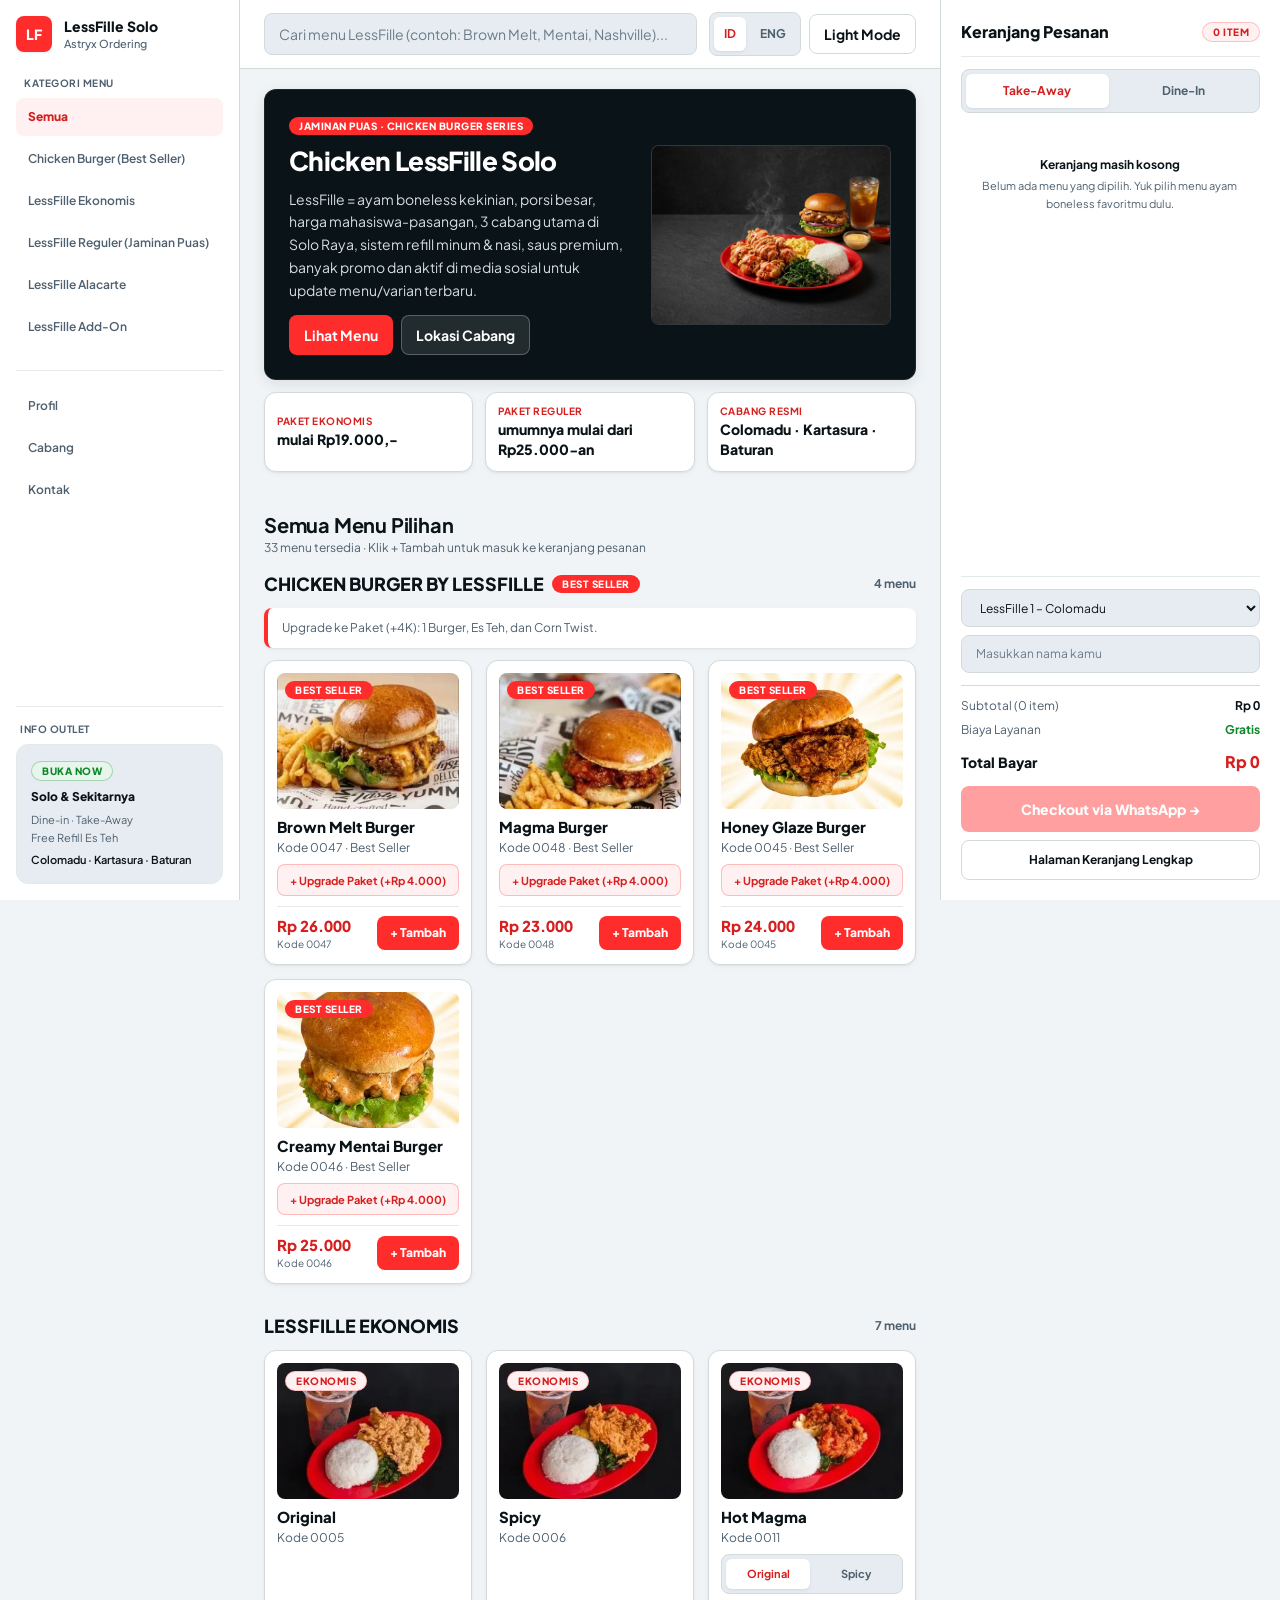
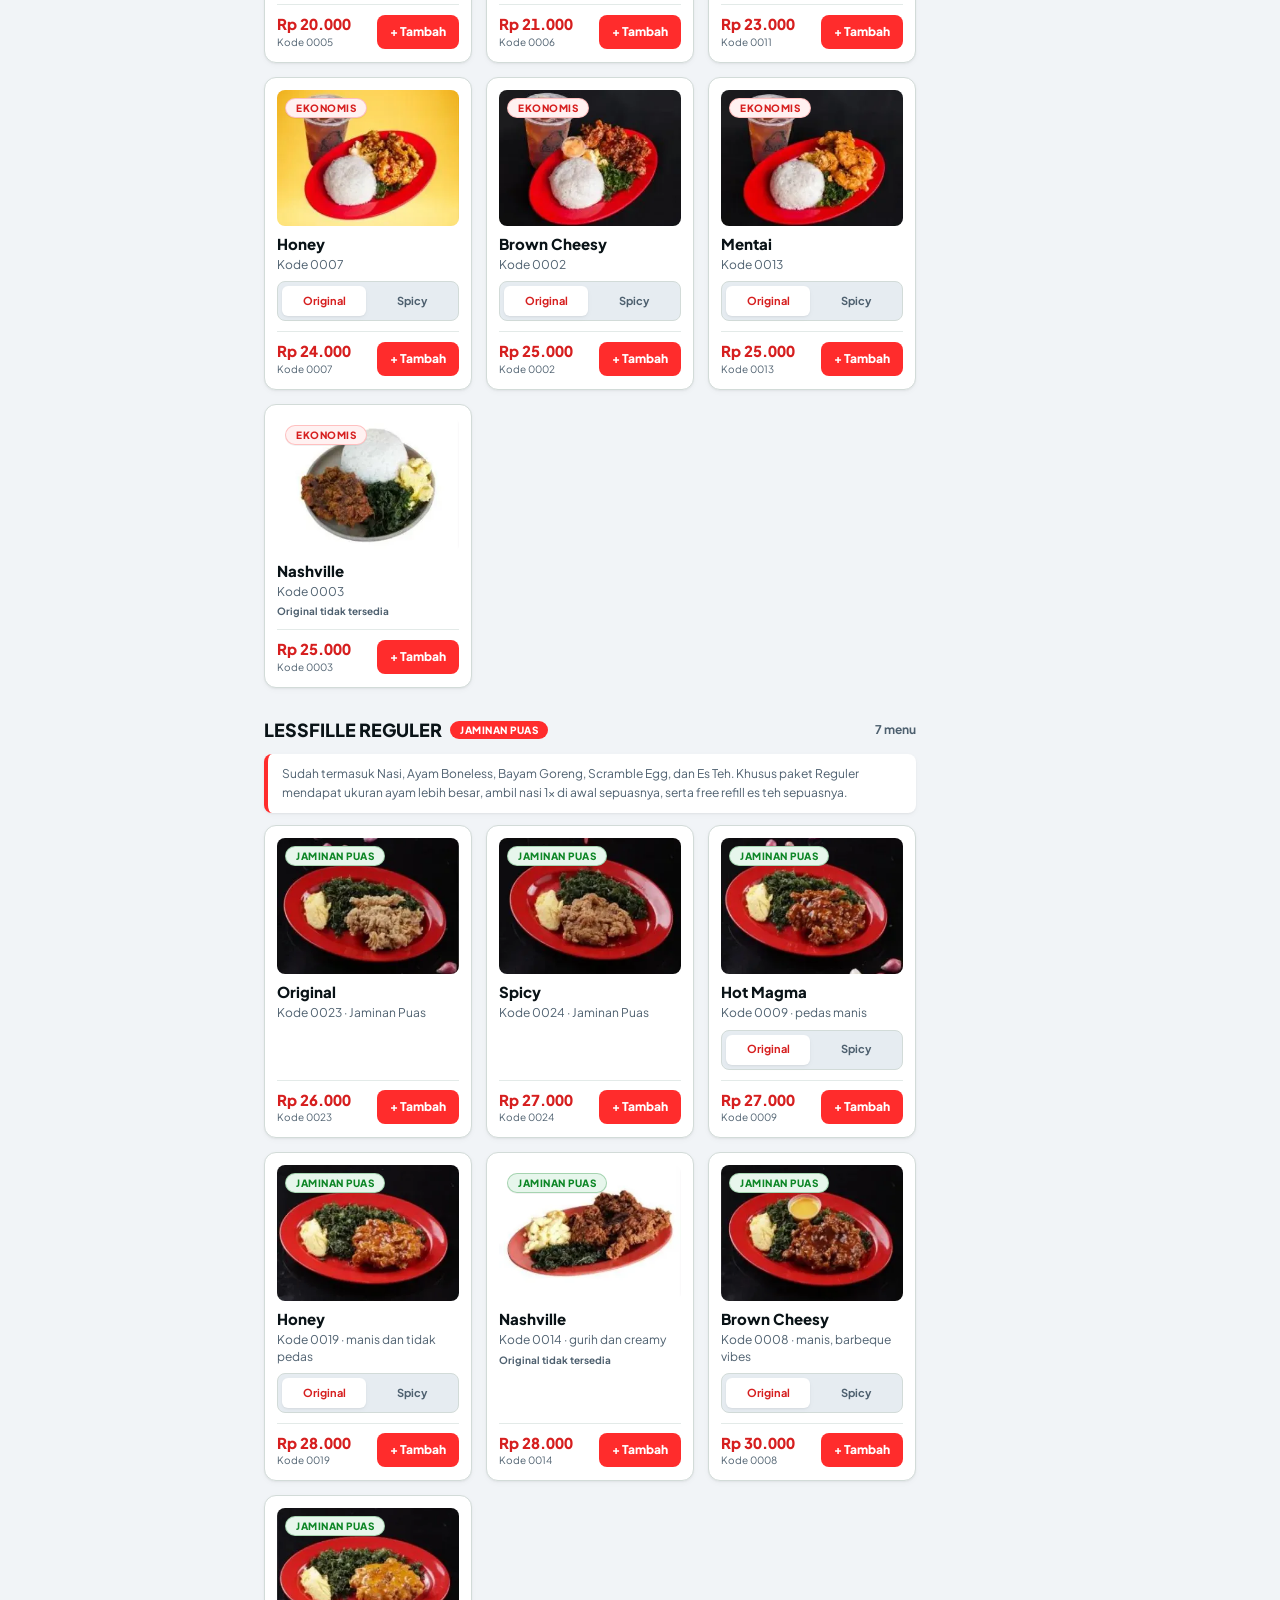
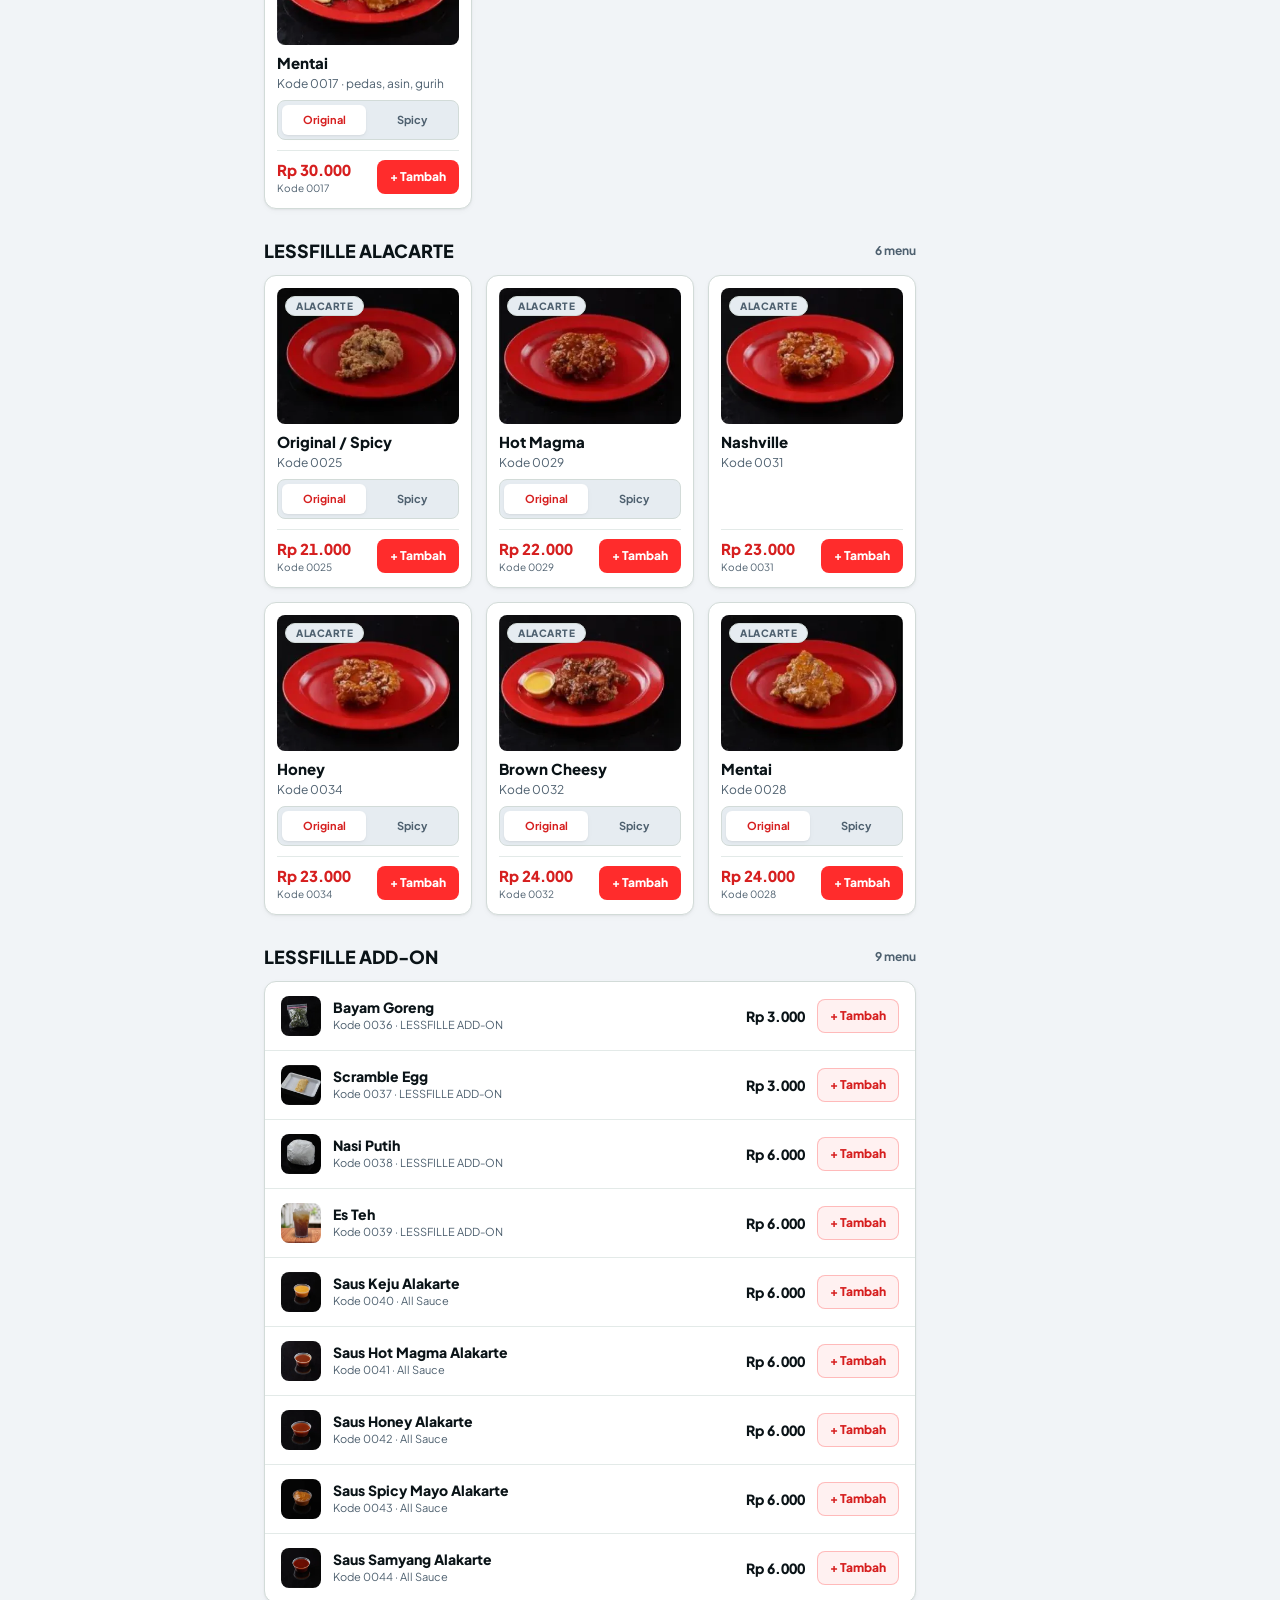
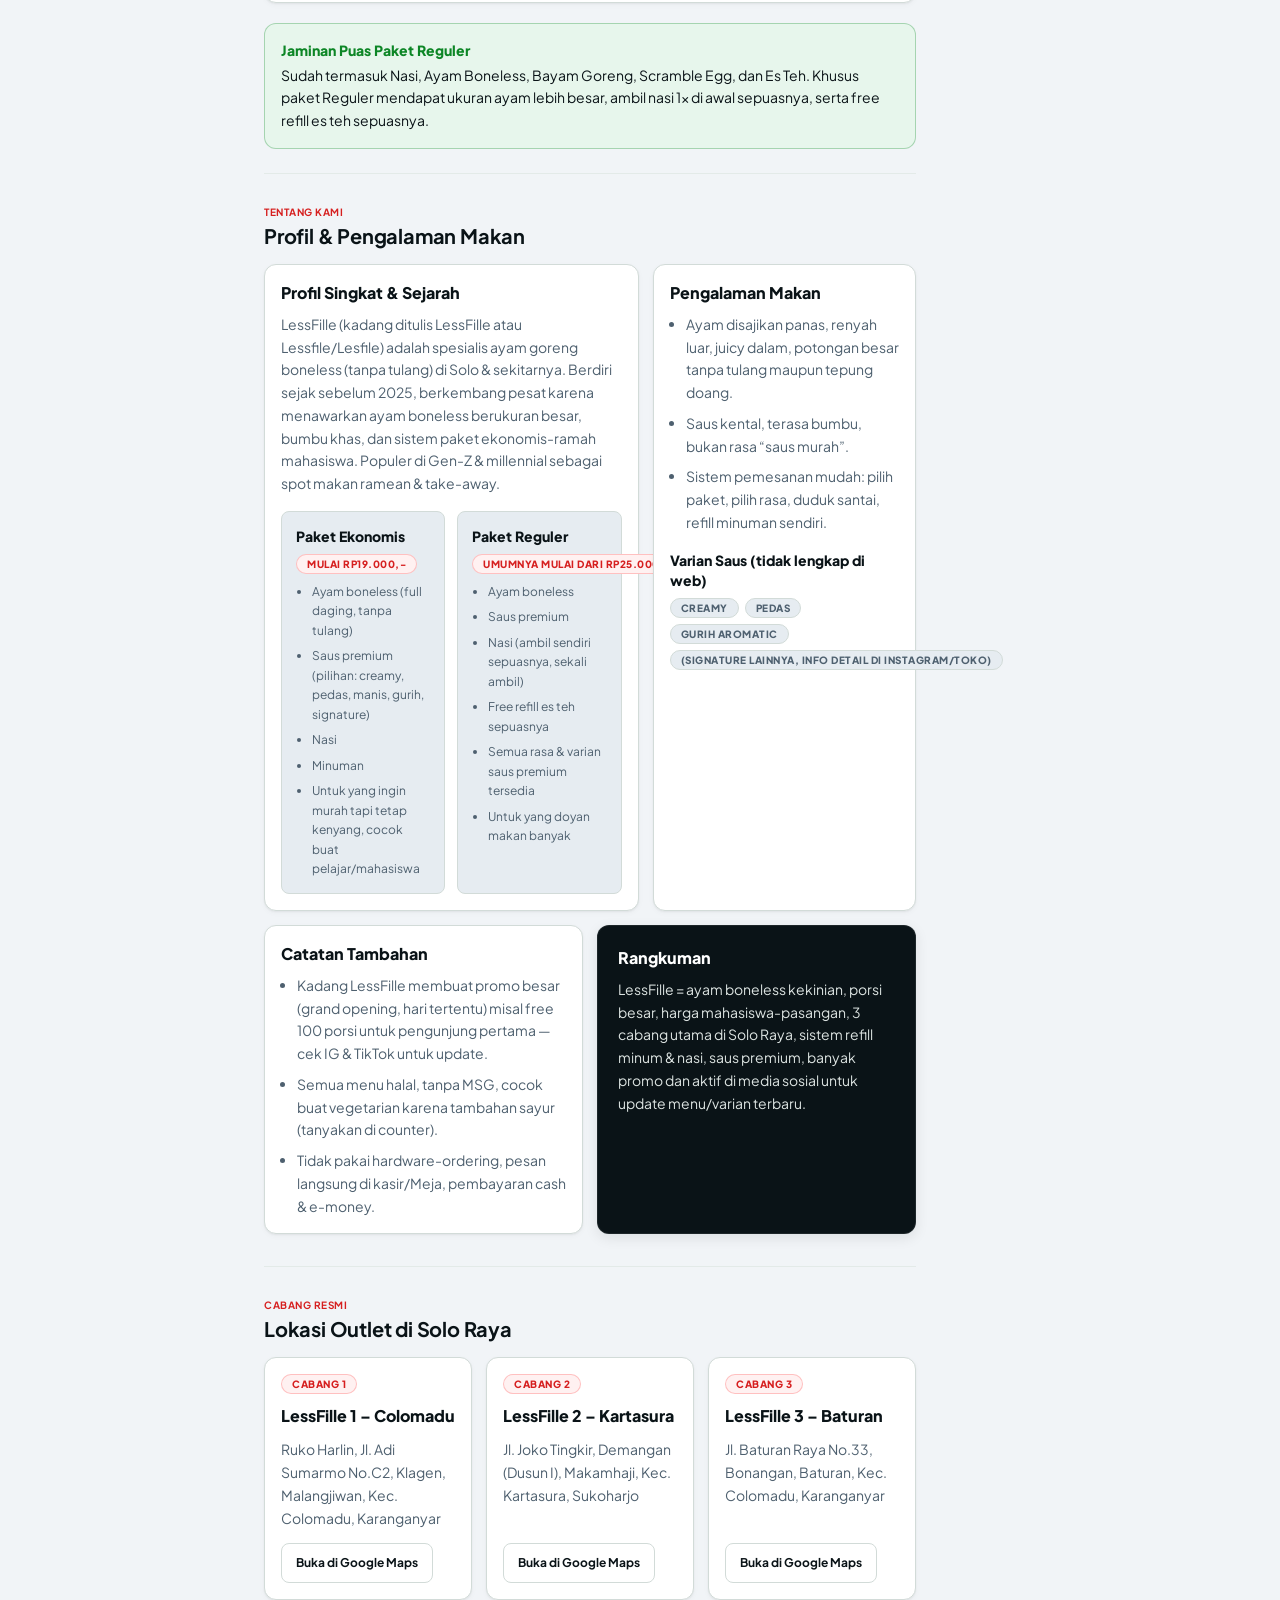
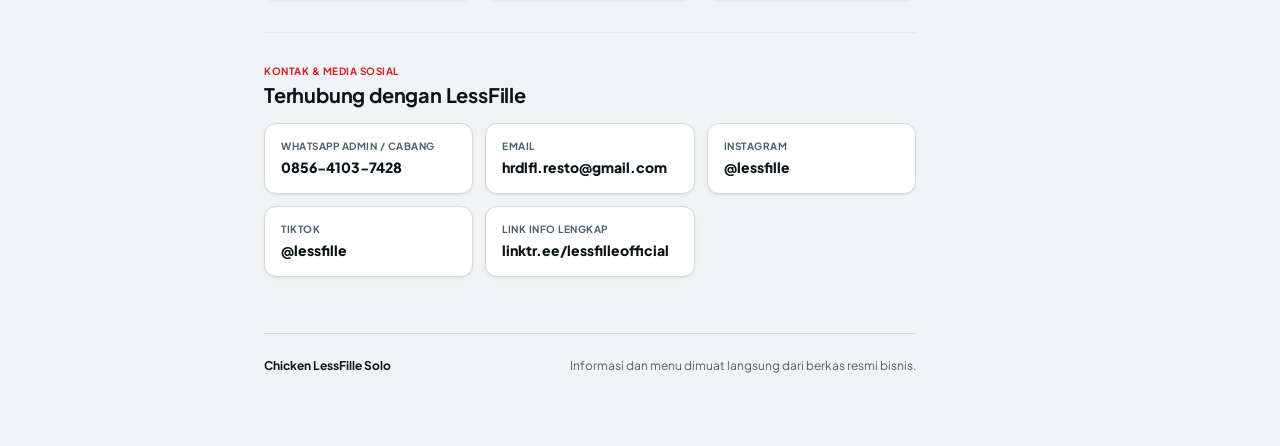
==== commit ed08503f: "feat(mobile): add Astryx bottom navigation bar, compact top header, ID/ENG toggle, and menu-first mo" ====
--- a/index.html
+++ b/index.html
@@ -15,7 +15,7 @@
   </head>
   <body class="bg-bg-body text-text-primary antialiased">
     <div class="ax-appshell">
-      <!-- Left SideNav (Desktop >= 1024px, 240px frame budget) -->
+      <!-- Left SideNav (Desktop >= 1024px, 240px frame budget — UNCHANGED) -->
       <aside class="ax-sidenav" aria-label="Sidebar navigation">
         <div class="space-y-6">
           <a href="./" class="flex items-center gap-3 group" aria-label="Home">
@@ -69,95 +69,118 @@
       </aside>
 
       <!-- Center Main Canvas -->
-      <div class="ax-main">
-        <!-- Sticky Top Bar -->
+      <div class="ax-main pb-36 lg:pb-12">
+        <!-- Sticky Top Bar: Slim single 48px bar on Mobile, Search + ID/ENG + Theme on Desktop -->
         <header class="sticky top-0 z-30 border-b border-border-default bg-bg-surface/95 backdrop-blur-md">
-          <div class="mx-auto flex max-w-[960px] flex-col gap-2.5 px-3.5 py-2.5 sm:px-5 lg:flex-row lg:items-center lg:justify-between lg:gap-3 lg:px-6 lg:py-3">
-            <!-- Mobile Header Top Row -->
-            <div class="flex items-center justify-between gap-2 lg:hidden">
-              <a href="./" class="flex min-w-0 items-center gap-2.5" aria-label="Home">
-                <span
-                  class="inline-flex h-8 w-8 shrink-0 items-center justify-center rounded-[var(--radius-element)] bg-accent text-xs font-extrabold text-on-accent"
-                  aria-hidden="true"
-                  >LF</span
-                >
-                <div class="min-w-0">
-                  <div
-                    id="brand-name-header"
-                    class="truncate text-sm font-extrabold leading-tight text-text-primary"
-                  ></div>
-                  <div
-                    class="truncate text-[11px] font-medium text-text-secondary"
-                    data-i18n="shell.mobileSubtitle"
-                  ></div>
-                </div>
-              </a>
-
+          <div class="mx-auto flex max-w-[960px] items-center justify-between gap-2 px-3.5 py-2 sm:px-5 lg:gap-3 lg:px-6 lg:py-3">
+            <!-- Mobile Compact Brand (< 1024px) -->
+            <a href="#menu" class="flex min-w-0 items-center gap-2 lg:hidden" aria-label="Home">
+              <span
+                class="inline-flex h-7 w-7 shrink-0 items-center justify-center rounded-[6px] bg-accent text-[11px] font-extrabold text-on-accent"
+                aria-hidden="true"
+                >LF</span
+              >
+              <div class="min-w-0">
+                <div
+                  id="brand-name-header"
+                  class="truncate text-xs sm:text-sm font-extrabold leading-tight text-text-primary"
+                ></div>
+                <div
+                  class="truncate text-[10px] font-medium text-text-secondary"
+                  data-i18n="shell.mobileSubtitle"
+                ></div>
+              </div>
+            </a>
+
+            <!-- Desktop Search Input (>= 1024px) -->
+            <div class="hidden lg:block lg:flex-1 lg:max-w-md">
+              <label for="menu-search" class="sr-only" data-i18n="menu.searchLabel"></label>
+              <input
+                id="menu-search"
+                type="search"
+                class="ax-input"
+                data-i18n-placeholder="menu.searchPlaceholder"
+                autocomplete="off"
+              />
+            </div>
+
+            <!-- Right Controls: Short ID | ENG Toggle + Theme Toggle -->
+            <div class="flex shrink-0 items-center gap-1.5 sm:gap-2">
+              <div id="lang-toggle" class="ax-segmented"></div>
               <button
                 type="button"
                 data-theme-toggle
-                class="ax-btn ax-btn-muted min-h-[34px] shrink-0 rounded-full px-3 py-1 text-[11px] font-extrabold"
+                data-theme-compact
+                class="ax-btn ax-btn-muted min-h-[32px] px-2.5 py-1 text-[11px] font-extrabold lg:hidden"
+              >
+                <span data-theme-label>Light</span>
+              </button>
+              <button
+                type="button"
+                data-theme-toggle
+                class="ax-btn ax-btn-outline hidden lg:inline-flex"
               >
                 <span data-theme-label>Light Mode</span>
               </button>
             </div>
-
-            <!-- Search + Language, Mobile Cart & Desktop Theme Controls -->
-            <div class="flex w-full flex-col gap-2 sm:flex-row sm:items-center sm:justify-between lg:flex-1">
-              <div class="relative flex-1 lg:max-w-md">
-                <label for="menu-search" class="sr-only" data-i18n="menu.searchLabel"></label>
+          </div>
+        </header>
+
+        <main class="mx-auto flex max-w-[960px] flex-col px-3.5 sm:px-5 lg:px-6">
+          <!-- Menu Section: FIRST on Mobile (order-1), SECOND on Desktop (lg:order-2) -->
+          <section id="menu" class="order-1 pt-3 pb-5 sm:py-6 lg:order-2" aria-labelledby="menu-section-title">
+            <!-- Mobile Inline Search & Category Pills (not stuck in the top navbar!) -->
+            <div class="mb-3.5 space-y-2.5 lg:hidden">
+              <div>
+                <label for="menu-search-mobile" class="sr-only" data-i18n="menu.searchLabel"></label>
                 <input
-                  id="menu-search"
+                  id="menu-search-mobile"
                   type="search"
-                  class="ax-input"
+                  class="ax-input min-h-[38px] py-2 text-sm"
                   data-i18n-placeholder="menu.searchPlaceholder"
                   autocomplete="off"
                 />
               </div>
-
-              <div class="flex items-center justify-between gap-2 sm:justify-end">
-                <div id="lang-toggle" class="ax-segmented flex-1 sm:flex-initial"></div>
-                <a
-                  href="./cart/"
-                  class="inline-flex min-h-[38px] shrink-0 items-center gap-1.5 rounded-[var(--radius-element)] bg-bg-inverted px-3 py-1.5 text-xs font-extrabold text-bg-surface lg:hidden"
-                >
-                  <span data-i18n="nav.cart">Keranjang</span>
-                  <span
-                    id="header-cart-badge"
-                    class="inline-flex h-4 min-w-[16px] items-center justify-center rounded-full bg-accent px-1 text-[10px] font-extrabold text-on-accent tabular-nums"
-                    >0</span
-                  >
-                </a>
-                <button
-                  type="button"
-                  data-theme-toggle
-                  class="ax-btn ax-btn-outline hidden lg:inline-flex"
-                >
-                  <span data-theme-label>Light Mode</span>
-                </button>
-              </div>
-            </div>
-          </div>
-
-          <!-- Mobile Category Pills & Quick Section Jump (< 1024px) -->
-          <div class="border-t border-border-subtle bg-bg-surface px-3.5 py-2 sm:px-5 lg:hidden">
+              <div
+                id="category-tabs"
+                class="flex items-center gap-1.5 overflow-x-auto pb-0.5 no-scrollbar"
+                role="tablist"
+              ></div>
+            </div>
+
+            <div class="mb-3.5 flex flex-wrap items-end justify-between gap-2">
+              <div>
+                <h2
+                  id="menu-section-title"
+                  class="ax-heading-2 text-text-primary"
+                  data-i18n="shell.allPickedTitle"
+                ></h2>
+                <p id="menu-section-subtitle" class="ax-supporting text-text-secondary mt-0.5"></p>
+              </div>
+            </div>
+
+            <div id="menu-container" aria-live="polite">
+              <div class="ax-card-padded text-center text-sm text-text-secondary" data-i18n="menu.loading"></div>
+            </div>
+
+            <!-- Green Regular Package Satisfaction Callout -->
             <div
-              id="category-tabs"
-              class="flex items-center gap-2 overflow-x-auto no-scrollbar"
-              role="tablist"
-            ></div>
-          </div>
-        </header>
-
-        <main class="mx-auto max-w-[960px] px-3.5 sm:px-5 lg:px-6">
-          <!-- Hero Promo Banner (Astryx Container 12px + Concentric 8px Preview) -->
-          <section class="pt-4 pb-2 sm:pt-5" aria-labelledby="hero-title">
+              id="reguler-guarantee-banner"
+              class="mt-5 rounded-[var(--radius-container)] border border-success/30 bg-[var(--color-success-muted)] p-3.5 sm:p-4"
+            >
+              <div class="text-xs sm:text-sm font-extrabold text-success" data-i18n="shell.refillCalloutTitle"></div>
+              <p id="reguler-guarantee-text" class="mt-1 text-xs sm:text-sm text-text-primary leading-relaxed"></p>
+            </div>
+          </section>
+
+          <!-- Hero Promo Banner & Package Highlights: FIRST on Desktop (lg:order-1), SECOND on Mobile (order-2) -->
+          <section id="hero-promo" class="order-2 pt-3 pb-4 sm:pt-5 lg:order-1" aria-labelledby="hero-title">
             <div class="ax-hero-card p-4 sm:p-6 flex flex-col sm:flex-row sm:items-center justify-between gap-4 sm:gap-6">
               <div class="min-w-0 flex-1 space-y-2.5">
                 <span class="ax-badge ax-badge-primary" data-i18n="hero.eyebrow"></span>
                 <h1
                   id="hero-title"
-                  class="text-xl sm:text-2xl lg:text-[26px] font-extrabold leading-tight tracking-tight text-white"
+                  class="text-lg sm:text-2xl lg:text-[26px] font-extrabold leading-tight tracking-tight text-white"
                 ></h1>
                 <p
                   id="hero-lead"
@@ -193,40 +216,8 @@
             ></div>
           </section>
 
-          <!-- Menu Section -->
-          <section id="menu" class="py-5 sm:py-7" aria-labelledby="menu-section-title">
-            <div class="mb-4 flex flex-wrap items-end justify-between gap-3">
-              <div>
-                <h2
-                  id="menu-section-title"
-                  class="ax-heading-2 text-text-primary"
-                  data-i18n="shell.allPickedTitle"
-                ></h2>
-                <p id="menu-section-subtitle" class="ax-supporting text-text-secondary mt-0.5"></p>
-              </div>
-              <a
-                href="#about"
-                class="text-xs font-extrabold text-text-accent hover:underline lg:hidden"
-                data-i18n="nav.about"
-              ></a>
-            </div>
-
-            <div id="menu-container" aria-live="polite">
-              <div class="ax-card-padded text-center text-sm text-text-secondary" data-i18n="menu.loading"></div>
-            </div>
-
-            <!-- Green Regular Package Satisfaction Callout (from 02-components-astryx.png) -->
-            <div
-              id="reguler-guarantee-banner"
-              class="mt-6 rounded-[var(--radius-container)] border border-success/30 bg-[var(--color-success-muted)] p-4"
-            >
-              <div class="text-xs sm:text-sm font-extrabold text-success" data-i18n="shell.refillCalloutTitle"></div>
-              <p id="reguler-guarantee-text" class="mt-1 text-xs sm:text-sm text-text-primary leading-relaxed"></p>
-            </div>
-          </section>
-
           <!-- Business Profile Section -->
-          <section id="about" class="py-6 sm:py-8 border-t border-border-subtle" aria-labelledby="about-section-title">
+          <section id="about" class="order-3 py-6 sm:py-8 border-t border-border-subtle" aria-labelledby="about-section-title">
             <div class="mb-4">
               <p class="ax-caption text-text-accent mb-1" data-i18n="business.sectionEyebrow"></p>
               <h2 id="about-section-title" class="ax-heading-2 text-text-primary" data-i18n="business.sectionTitle"></h2>
@@ -235,7 +226,7 @@
           </section>
 
           <!-- Official Branches Section -->
-          <section id="branches" class="py-6 sm:py-8 border-t border-border-subtle" aria-labelledby="branches-section-title">
+          <section id="branches" class="order-4 py-6 sm:py-8 border-t border-border-subtle" aria-labelledby="branches-section-title">
             <div class="mb-4">
               <p class="ax-caption text-text-accent mb-1" data-i18n="branches.sectionEyebrow"></p>
               <h2 id="branches-section-title" class="ax-heading-2 text-text-primary" data-i18n="branches.sectionTitle"></h2>
@@ -244,7 +235,7 @@
           </section>
 
           <!-- Contact & Social Section -->
-          <section id="contact" class="py-6 sm:py-8 border-t border-border-subtle" aria-labelledby="contact-section-title">
+          <section id="contact" class="order-5 py-6 sm:py-8 border-t border-border-subtle" aria-labelledby="contact-section-title">
             <div class="mb-4">
               <p class="ax-caption text-text-accent mb-1" data-i18n="contact.sectionEyebrow"></p>
               <h2 id="contact-section-title" class="ax-heading-2 text-text-primary" data-i18n="contact.sectionTitle"></h2>
@@ -252,14 +243,14 @@
             <div id="contact-container" class="grid grid-cols-1 gap-3 sm:grid-cols-2 lg:grid-cols-3"></div>
           </section>
 
-          <footer class="mt-6 border-t border-border-default py-6 text-xs text-text-secondary flex flex-col sm:flex-row sm:items-center sm:justify-between gap-2">
+          <footer class="order-6 mt-6 border-t border-border-default py-6 text-xs text-text-secondary flex flex-col sm:flex-row sm:items-center sm:justify-between gap-2">
             <strong id="brand-name-footer" class="text-text-primary"></strong>
             <span data-i18n="footer.rights"></span>
           </footer>
         </main>
       </div>
 
-      <!-- Right Cart Inspector (Desktop >= 1024px, 340px frame budget) -->
+      <!-- Right Cart Inspector (Desktop >= 1024px, 340px frame budget — UNCHANGED) -->
       <aside class="ax-inspector" aria-label="Live order cart">
         <div class="flex items-center justify-between gap-2 pb-3 border-b border-border-subtle">
           <h2 class="text-base font-extrabold text-text-primary" data-i18n="cart.title">
@@ -268,7 +259,6 @@
           <span id="inspector-count-badge" class="ax-badge ax-badge-soft">0 Item</span>
         </div>
 
-        <!-- Take-Away / Dine-In Segmented Control -->
         <div
           id="inspector-order-type"
           class="ax-segmented mt-3 grid w-full grid-cols-2"
@@ -292,14 +282,12 @@
           </button>
         </div>
 
-        <!-- Cart Items List -->
         <div
           id="inspector-items"
           class="my-3 flex-1 overflow-y-auto divide-y divide-border-subtle pr-0.5"
           aria-live="polite"
         ></div>
 
-        <!-- Quick Branch & Name Selector for Direct WhatsApp Checkout -->
         <div class="space-y-2 border-t border-border-subtle pt-3">
           <div>
             <label for="inspector-branch" class="sr-only" data-i18n="cart.branchLabel"></label>
@@ -317,7 +305,6 @@
           </div>
         </div>
 
-        <!-- Inspector Footer Summary -->
         <div class="mt-3 border-t border-border-default pt-3 space-y-2">
           <div class="flex items-center justify-between text-xs text-text-secondary">
             <span id="inspector-subtotal-label" data-i18n="cart.subtotal">Subtotal</span>
@@ -357,32 +344,87 @@
       </aside>
     </div>
 
-    <!-- Mobile Sticky Floating Cart Bar (< 1024px, --shadow-high) -->
+    <!-- Mobile Sticky Floating Cart Bar (< 1024px, sits above bottom navbar when cart has items) -->
     <div
       id="floating-cart"
-      class="pointer-events-none fixed inset-x-0 bottom-3 z-50 px-3.5 pb-[env(safe-area-inset-bottom)] lg:hidden"
+      class="pointer-events-none fixed inset-x-0 bottom-[78px] z-40 px-3 pb-[env(safe-area-inset-bottom)] lg:hidden"
       hidden
     >
-      <div class="ax-floating-bar pointer-events-auto mx-auto flex max-w-lg items-center justify-between gap-3 p-2.5">
-        <div class="flex min-w-0 items-center gap-3">
+      <div class="ax-floating-bar pointer-events-auto mx-auto flex max-w-md items-center justify-between gap-2.5 px-3 py-2">
+        <div class="flex min-w-0 items-center gap-2.5">
           <span
             id="floating-cart-badge"
-            class="inline-flex h-9 w-9 shrink-0 items-center justify-center rounded-[var(--radius-element)] bg-accent text-xs font-extrabold text-on-accent tabular-nums"
+            class="inline-flex h-8 w-8 shrink-0 items-center justify-center rounded-[var(--radius-element)] bg-accent text-xs font-extrabold text-on-accent tabular-nums"
             >0</span
           >
           <div class="min-w-0">
-            <div id="floating-cart-count" class="truncate text-[11px] font-medium text-[#AAAFB5]"></div>
-            <div id="floating-cart-total" class="text-sm font-extrabold text-white tabular-nums"></div>
+            <div id="floating-cart-count" class="truncate text-[10px] font-medium text-[#AAAFB5]"></div>
+            <div id="floating-cart-total" class="text-xs sm:text-sm font-extrabold text-white tabular-nums"></div>
           </div>
         </div>
         <a
           href="./cart/"
-          class="ax-btn ax-btn-primary shrink-0 px-4 py-2.5 text-xs font-extrabold"
+          class="ax-btn ax-btn-primary min-h-[34px] shrink-0 px-3.5 py-1.5 text-xs font-extrabold"
           data-i18n="floatingCart.viewCart"
         ></a>
       </div>
     </div>
 
+    <!-- Astryx Mobile Bottom Navigation Bar (< 1024px, Elevated Active Circle style) -->
+    <div class="ax-bnav-wrap" role="navigation" aria-label="Mobile bottom navigation">
+      <nav id="mobile-bottom-nav" class="ax-bnav">
+        <a href="#menu" data-bnav-target="menu" class="ax-bnav-item is-active">
+          <span class="ax-bnav-icon" aria-hidden="true">
+            <svg class="h-5 w-5" viewBox="0 0 24 24" fill="none" stroke="currentColor" stroke-width="2" stroke-linecap="round" stroke-linejoin="round">
+              <path d="M3 11h18M5 11V7a3 3 0 0 1 3-3h8a3 3 0 0 1 3 3v4M4 15h16a1 1 0 0 1 0 2H4a1 1 0 0 1 0-2Zm2 4h12" />
+            </svg>
+          </span>
+          <span class="ax-bnav-label" data-i18n="nav.menu">Menu</span>
+        </a>
+
+        <a href="#hero-promo" data-bnav-target="hero-promo" class="ax-bnav-item">
+          <span class="ax-bnav-icon" aria-hidden="true">
+            <svg class="h-5 w-5" viewBox="0 0 24 24" fill="none" stroke="currentColor" stroke-width="2" stroke-linecap="round" stroke-linejoin="round">
+              <path d="M12 2 15.09 8.26 22 9.27 17 14.14 18.18 21.02 12 17.77 5.82 21.02 7 14.14 2 9.27 8.91 8.26 12 2z" />
+            </svg>
+          </span>
+          <span class="ax-bnav-label" data-i18n="nav.promo">Paket</span>
+        </a>
+
+        <a href="./cart/" data-bnav-target="cart" class="ax-bnav-item">
+          <span class="ax-bnav-icon" aria-hidden="true">
+            <svg class="h-5 w-5" viewBox="0 0 24 24" fill="none" stroke="currentColor" stroke-width="2" stroke-linecap="round" stroke-linejoin="round">
+              <circle cx="9" cy="21" r="1" />
+              <circle cx="20" cy="21" r="1" />
+              <path d="M1 1h4l2.68 13.39a2 2 0 0 0 2 1.61h9.72a2 2 0 0 0 2-1.61L23 6H6" />
+            </svg>
+            <span id="bottom-nav-cart-badge" class="ax-bnav-badge" hidden>0</span>
+          </span>
+          <span class="ax-bnav-label" data-i18n="nav.cart">Keranjang</span>
+        </a>
+
+        <a href="#branches" data-bnav-target="branches" class="ax-bnav-item">
+          <span class="ax-bnav-icon" aria-hidden="true">
+            <svg class="h-5 w-5" viewBox="0 0 24 24" fill="none" stroke="currentColor" stroke-width="2" stroke-linecap="round" stroke-linejoin="round">
+              <path d="M21 10c0 7-9 13-9 13s-9-6-9-13a9 9 0 0 1 18 0z" />
+              <circle cx="12" cy="10" r="3" />
+            </svg>
+          </span>
+          <span class="ax-bnav-label" data-i18n="nav.branches">Cabang</span>
+        </a>
+
+        <a href="#about" data-bnav-target="about" class="ax-bnav-item">
+          <span class="ax-bnav-icon" aria-hidden="true">
+            <svg class="h-5 w-5" viewBox="0 0 24 24" fill="none" stroke="currentColor" stroke-width="2" stroke-linecap="round" stroke-linejoin="round">
+              <path d="M20 21v-2a4 4 0 0 0-4-4H8a4 4 0 0 0-4 4v2" />
+              <circle cx="12" cy="7" r="4" />
+            </svg>
+          </span>
+          <span class="ax-bnav-label" data-i18n="nav.about">Profil</span>
+        </a>
+      </nav>
+    </div>
+
     <script type="module" src="./js/home.js"></script>
   </body>
 </html>
